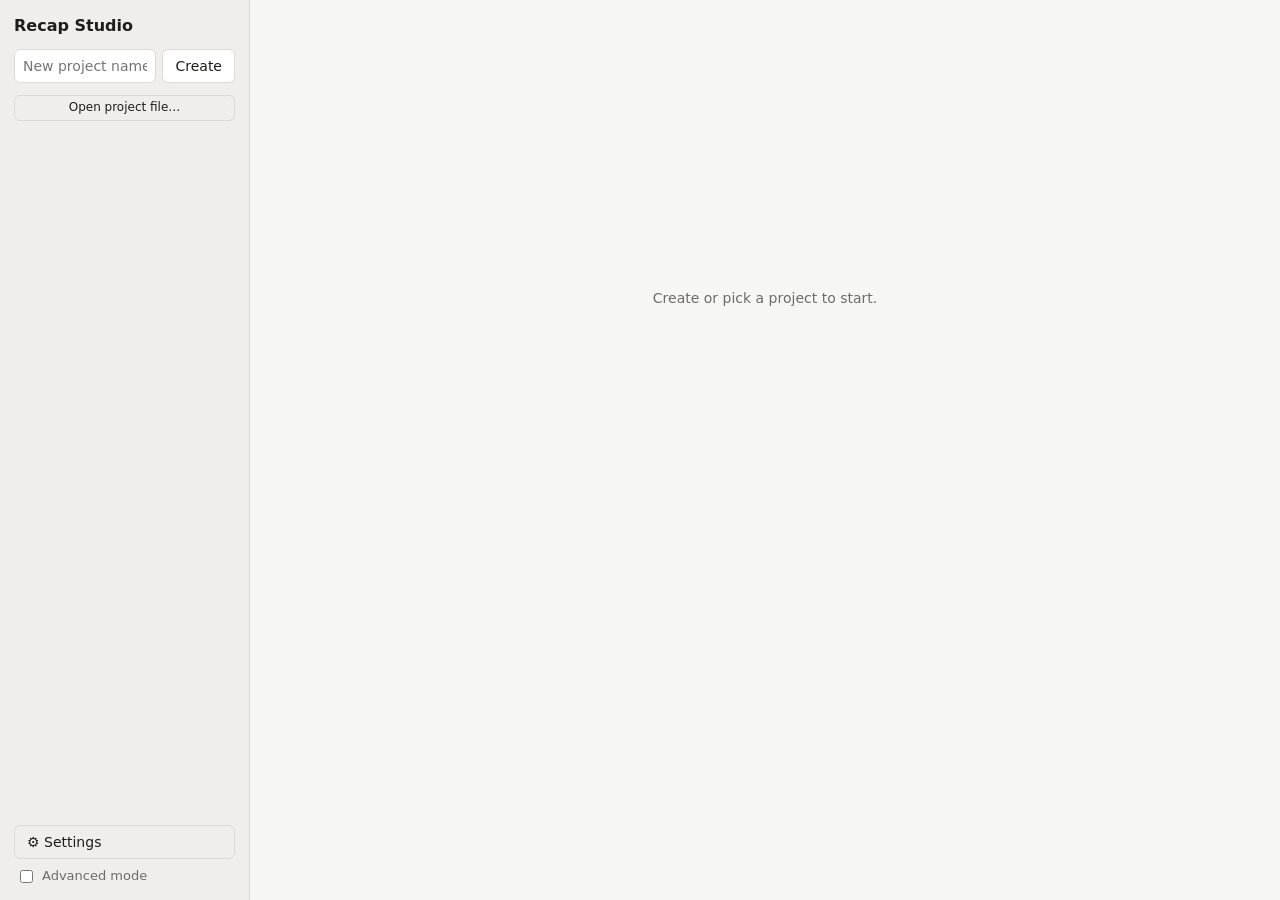
==== recap/web/index.html @ d78dbdfc "Chapters from sites, webtoon cuts around speech bubbles, captions in the video and Shorts Getting ch" ====
<!doctype html>
<html lang="en">
<head>
<meta charset="utf-8">
<meta name="viewport" content="width=device-width, initial-scale=1">
<title>Recap Studio</title>
<link rel="icon" href="icon.ico">
<link rel="stylesheet" href="style.css">
</head>
<body>
<aside id="sidebar">
  <div class="brand">Recap Studio</div>
  <form id="new-project">
    <input id="new-name" placeholder="New project name" autocomplete="off">
    <button type="submit">Create</button>
  </form>
  <button id="open-file" class="ghost small open-file" title="Open a project saved with Save as file (.recap)">Open project file…</button>
  <ul id="projects"></ul>
  <div class="side-foot">
    <button id="update-btn" class="update-btn" hidden></button>
    <button id="open-global" class="ghost global-btn open-global">⚙ Settings</button>
    <label class="mode-switch" title="Advanced mode shows every step, setting and tool"><input type="checkbox" id="advanced-mode"> Advanced mode</label>
    <div id="env" class="adv"></div>
  </div>
</aside>

<main id="main">
  <div id="empty" class="empty">Create or pick a project to start.</div>

  <section id="project" hidden>
    <header class="project-head">
      <input id="project-name" class="title-input" aria-label="Project name">
      <div class="menu-wrap">
        <button id="project-menu" class="ghost icon-btn" aria-label="More actions" aria-haspopup="menu" aria-expanded="false" title="More">⋯</button>
        <div id="project-menu-list" class="menu" role="menu" hidden>
          <button role="menuitem" id="show-folder" title="Open this project's folder in File Explorer">Show in folder</button>
          <button role="menuitem" id="save-file" title="Save the whole project as one file (.recap), to keep or open on another computer">Save as file…</button>
          <button role="menuitem" id="clear-pages" class="danger">Remove all chapters</button>
          <button role="menuitem" id="delete-project" class="danger">Delete project</button>
        </div>
      </div>
    </header>

    <div class="tiles">
      <button type="button" class="tile" data-goto="chapters"><b>Chapters</b><span id="tile-chapters"></span></button>
      <button type="button" class="tile" data-goto="script"><b>Script</b><span id="tile-script"></span></button>
      <button type="button" class="tile" data-goto="script"><b>Voice</b><span id="tile-voice"></span></button>
      <button type="button" class="tile" data-goto="video"><b>Video</b><span id="tile-video"></span></button>
    </div>

    <div class="go-row">
      <button id="go" class="primary">Make the recap</button>
      <span id="go-note" class="muted"></span>
    </div>

    <div class="adv-bar adv">
      <div id="scope" class="scope muted"></div>
      <div id="estimate" class="scope muted"></div>
      <div id="app-line" class="scope muted"></div>
      <nav class="steps">
        <!-- numbered by renderSteps(); Characters shows only when the character scan models are installed -->
        <button data-steps="panels" data-label="Detect panels">1 · Detect panels</button>
        <button data-steps="ocr" data-label="Read text">2 · Read text</button>
        <button id="step-translate" data-steps="translate" data-label="Translate" hidden title="Your script writer translates the text read into English (a comic in Korean, Chinese or Japanese)">Translate</button>
        <button id="step-characters" data-label="Characters" hidden title="Find the characters with Scan for characters, then name them (Make the recap does this before the script)">Characters</button>
        <button data-steps="script" data-label="Write script">3 · Write script</button>
        <button data-steps="audio" data-label="Voice">4 · Voice</button>
        <button data-steps="video" data-label="Render video">5 · Render video</button>
        <button id="editors-open" class="ghost" title="Save the recap as a timeline (.otioz) to finish in DaVinci Resolve, Premiere Pro or another video editor">Export for editors…</button>
      </nav>
    </div>

    <div id="job" class="job" hidden>
      <div class="job-row"><span id="job-msg"></span><button id="job-wording" class="primary small" hidden>Check wording</button><button id="job-credits" class="primary small" hidden>Check the scan group's pages</button><button id="job-characters" class="primary small" hidden>Review characters</button><button id="job-pause" class="ghost small">Pause</button><button id="job-cancel" class="ghost small">Cancel</button></div>
      <div class="bar"><div id="job-bar"></div></div>
      <div id="job-error" class="error"></div>
    </div>

    <nav class="tabs" role="tablist">
      <button type="button" role="tab" data-tab="chapters">Chapters</button>
      <button type="button" role="tab" data-tab="script">Script</button>
      <button type="button" role="tab" data-tab="characters">Characters</button>
      <button type="button" role="tab" data-tab="video">Video</button>
      <button type="button" role="tab" data-tab="prompt" class="adv">Prompt</button>
      <button type="button" role="tab" data-tab="project" class="adv">Project settings</button>
    </nav>

    <section class="tab-page" data-page="chapters">
      <div id="dropzone" class="dropzone">
        <button id="import-folder">Import folder…</button>
        <button id="get-chapters" class="ghost">Get chapters from a site…</button>
        <span class="muted">or drop images, .zip or .cbz files anywhere here, or</span>
        <label class="link">browse<input id="file-input" type="file" multiple accept="image/*,.zip,.cbz" hidden></label>
        <span id="page-count" class="muted"></span>
      </div>
      <section id="chapters-box" class="chapters-box" hidden>
        <div class="chapters-head">
          <h2>Chapters <span id="chapter-count" class="muted"></span></h2>
          <button id="new-chapters" class="ghost small" hidden title="Look for chapters of this series the project doesn't have yet, at the site it came from">Check for new chapters</button>
          <div class="chapters-tools adv">
            <button id="ch-all" class="ghost small">Select all</button>
            <button id="ch-none" class="ghost small">Select none</button>
          </div>
        </div>
        <div id="chapters" class="chapters"></div>
      </section>
    </section>

    <section class="tab-page" data-page="script">
      <div class="panels-head">
        <h2>Scenes <span id="panel-count" class="muted"></span></h2>
        <div class="panels-tools adv">
          <button id="credits-count" class="ghost small credits-open" hidden title="Every piece left out as the scan group's pages (credits, ads, notices), in one place"></button>
          <button id="redo-selected" class="ghost small" disabled>Re-run script + voice for selected</button>
        </div>
      </div>
      <div id="panels" class="panels"></div>
      <button id="more" class="ghost" hidden>Show more</button>
    </section>

    <section class="tab-page" data-page="characters" id="characters-page">
      <div class="page-head">
        <span class="hint">Names the narrator should use, with a short description of each so it can tell who is who.<span class="adv"> Pictures are for Magi's speaker detection (Settings): 2–5 clear shots of each character, ideally alone. Add them from files, or click any panel and drag around the character.</span></span>
        <div class="char-buttons">
          <button id="scan-open" title="Find the characters in your chapters automatically">Find characters…</button>
          <button id="scan-review" hidden>Review scan</button>
          <button id="add-char" class="ghost">+ Add character</button>
        </div>
      </div>
      <div id="chars" class="chars"></div>
    </section>

    <section class="tab-page" data-page="video">
      <div id="video-empty" class="empty-note">No video yet. <b>Make the recap</b> renders it once the voice is done.</div>
      <section id="output" class="output" hidden>
        <video id="player" controls></video>
        <div id="output-parts" class="output-parts"></div>
        <div id="output-shorts" class="output-parts" hidden></div>
        <div class="output-actions">
          <button id="open-folder">Open output folder</button>
          <a id="srt-link" class="link" target="_blank">Subtitles (.srt)</a>
          <a id="chapters-link" class="link" target="_blank" title="Paste into the video's description: YouTube turns it into chapters">YouTube chapters (.txt)</a>
        </div>
        <div id="editors-out" class="editors-out" hidden></div>
        <div id="package-out" class="editors-out" hidden></div>
      </section>
      <div class="settings proj-settings">
        <fieldset id="video-settings">
          <legend>Video settings</legend>
          <span class="hint">For this project. They apply the next time the video is made.</span>
          <label>Format <select data-key="orientation"><option value="landscape">Landscape (YouTube)</option><option value="portrait">Portrait (Shorts, TikTok, Reels)</option></select></label>
          <label>Resolution
            <select data-key="resolution" data-type="number"><option value="1080">1080p (1920×1080)</option><option value="720">720p (1280×720)</option><option value="480">480p (854×480)</option><option value="360">360p (640×360)</option></select></label>
          <label>Style
            <select data-key="video_style"><option value="auto">Automatic (scroll webtoons)</option><option value="motion">Pan and zoom, scene by scene</option><option value="stills">Stills, scene by scene</option></select></label>
          <label class="adv">Frame rate
            <select data-key="fps" data-type="number"><option value="60">60 fps</option><option value="50">50 fps</option><option value="30">30 fps</option><option value="25">25 fps</option><option value="24">24 fps</option><option value="20">20 fps</option><option value="15">15 fps</option><option value="12">12 fps</option><option value="10">10 fps</option><option value="5">5 fps (stills)</option></select></label>
          <label class="adv">Pan and zoom toward
            <select data-key="motion_focus" id="focus-select"><option value="center">The middle of the scene</option><option value="subject">The scene's main subject (needs the subject finder, Settings → Video)</option></select></label>
          <label id="typeset-row" class="check" hidden><input data-key="typeset" type="checkbox"> Put the English in the pictures (a translated comic)</label>
          <span id="typeset-hint" class="hint" hidden>The original text in speech bubbles and captions is painted out and the English lettered in its place, sized to fit the bubble; signs get a small English caption over them, and sound effects stay as drawn. Check the translation in the Script tab first: what's in the pictures is what it says there.</span>
          <label class="check adv"><input data-key="remove_text" type="checkbox"> Remove the text from the pictures (speech bubbles and captions)</label>
          <span class="hint adv">The text is found by the same reader as Read text and painted over where it sits on a plain background, as in speech bubbles and caption boxes. Text drawn over the artwork (sound effects, signs) and bubbles with busy surroundings are left. The first video made this way reads every picture again (about as long as Read text); the cleaned pictures are then kept in the project's textless folder and reused.</span>
          <label class="adv">Minimum seconds per scene <input data-key="min_panel_seconds" type="number" step="0.1" min="0.5"></label>
          <label class="adv">Pause after narration (s) <input data-key="pad_seconds" type="number" step="0.05" min="0"></label>
          <label class="adv">Crossfade (s) <input data-key="transition_seconds" type="number" step="0.05" min="0" max="2"></label>
          <label class="adv">Split into parts
            <select data-key="video_split"><option value="none">One video</option><option value="chapters">A new video every few chapters</option><option value="hours">Videos of at most a few hours</option></select></label>
          <label id="split-chapters-row" class="adv">Chapters per video <input data-key="video_split_chapters" type="number" min="1" max="1000"></label>
          <label id="split-hours-row" class="adv">Hours per video, at most <input data-key="video_split_hours" type="number" step="0.5" min="0.5" max="48"></label>
          <span class="hint adv">Each part gets its own subtitles and YouTube chapter list. YouTube takes up to 12 hours per video. Chapters already rendered are reused, so changing how the video is split, or re-rendering after editing a chapter, only makes what changed.</span>
          <span class="hint">Automatic scrolls webtoon chapters and pans and zooms other comics. Smaller sizes render much faster: 720p has under half the pixels of 1080p, 360p about a ninth.</span>
        </fieldset>
        <fieldset id="music-box">
          <legend>Background music</legend>
          <label class="check"><input data-key="background_music" type="checkbox"> Play music under the narration</label>
          <label>Volume <span class="music-volume"><input id="music-volume" data-key="music_volume" data-type="number" type="range" min="0.05" max="1" step="0.05"><span id="music-volume-out" class="muted"></span></span></label>
          <div id="music-list" class="music-list"></div>
          <span id="music-warn" class="hint warn" hidden>Add a track for the music to play: without one the video is made without music.</span>
          <div><button type="button" id="music-add" class="ghost small">Add music…</button>
            <input id="music-file" type="file" accept="audio/*,.mp3,.wav,.m4a,.aac,.flac,.ogg,.opus,.wma" multiple hidden>
            <span id="music-status" class="hint"></span></div>
          <span class="hint">Your own tracks play in this order, then again from the first until the video ends, each evened out in loudness and fading into the next. Use music you're allowed to put on YouTube, such as tracks from the YouTube Audio Library, or the video may be claimed. It's added when the chapters are joined, so changing it only joins the video again, without drawing anything. The narration file (recap.wav) and Export for editors leave it out.</span>
        </fieldset>
        <fieldset id="captions-box">
          <legend>Captions and Shorts</legend>
          <label>Captions in the video
            <select data-key="captions"><option value="off">None (the subtitles file only)</option><option value="classic">CapCut classic: bold capitals, the word being said in colour</option><option value="box">Highlight box: a box in colour behind the word being said</option><option value="minimal">Minimal: whole phrases on a dark band</option></select></label>
          <label id="captions-color-row">Colour of the word being said
            <select data-key="captions_color"><option value="yellow">Yellow</option><option value="green">Green</option><option value="red">Red</option><option value="purple">Purple</option><option value="white">White (not picked out)</option></select></label>
          <label id="captions-font-row">Letters
            <select data-key="captions_font"><option value="Arial Black">Arial Black</option><option value="Segoe UI Black">Segoe UI Black</option><option value="Impact">Impact</option><option value="Comic Sans">Comic Sans (bold)</option></select></label>
          <img id="captions-preview" class="caption-preview" alt="How the captions look" hidden>
          <span class="hint">The narration is drawn into the picture a few words at a time, the way CapCut's captions look, with the word being said picked out. Its timing comes from each line's sound, or from the speech recognizer when it's installed (Settings → Voice, for your own recordings), which is exact. The whole video is drawn again the next time it's made.</span>
          <label>Shorts
            <select data-key="shorts" data-type="number"><option value="0">None</option><option value="60">Cut the video into Shorts of up to 1 minute</option><option value="90">Cut the video into Shorts of up to 90 seconds</option><option value="180">Cut the video into Shorts of up to 3 minutes</option></select></label>
          <label id="shorts-label-row" class="check"><input data-key="shorts_label" type="checkbox"> "Part 1", "Part 2"… at the top of each</label>
          <span class="hint">Once the video is made, it's cut into parts that end in a pause between two lines, in the output folder's shorts folder: an 11-minute recap makes 13 one-minute Shorts. Portrait suits Shorts, TikTok and Reels best. YouTube takes Shorts of up to 3 minutes; TikTok and Reels longer.</span>
        </fieldset>
        <fieldset>
          <legend>YouTube</legend>
          <label class="check"><input data-key="youtube_safe" type="checkbox"> YouTube-safe, for an age-restricted video</label>
          <span class="hint">Sex scenes are written the way an R-rated film shows them: kissing, undressing and that they had sex, said plainly, but no explicit acts, body detail or orgasms. Forced scenes are named once and told through what they leave behind. Black boxes cover nudity in the video. They come from the box finder (Settings → Video), from the script writer as it writes, and from you: click a piece and drag over what to cover. Changing this doesn't rewrite a script already written; redo the chapters to get the milder wording.</span>
          <span class="hint warn">This can make mistakes: boxes on things that don't need covering, a spot left uncovered, or wording that goes too far. Double-check all of it before you upload: watch the whole video and read the script.</span>
          <div><button type="button" id="find-boxes" class="ghost small adv">Find boxes now</button>
            <button type="button" class="ghost small boxes-open">See the boxes…</button>
            <span id="boxes-count" class="muted"></span></div>
          <label class="check"><input data-key="suggest_title" type="checkbox"> Suggest a title and thumbnail when the script is written</label>
          <span class="hint">Your script writer reads the story and picks a clickbait title, a few others, one or two pictures for the thumbnail and what goes on them: yellow labels with arrows on the characters, a "?!" and a short speech bubble. The thumbnail is drawn at 1280×720 into the output folder.</span>
          <label class="check"><input data-key="redraw_thumbnail" type="checkbox"> Then redraw it with AI</label>
          <span class="hint">An image model repaints the thumbnail as one glossy illustration with the same characters and words, saved beside it as thumbnail_ai.jpg. It needs a service and its key in Settings → Thumbnail redraw, and costs a few cents each time.<span id="yt-ai-setup" class="warn"></span></span>
          <div id="yt-out" class="yt-out" hidden>
            <a id="yt-thumb-link" target="_blank" title="Open the thumbnail"><img id="yt-thumb" alt="Thumbnail"></a>
            <figure id="yt-ai" class="yt-ai" hidden>
              <a id="yt-ai-link" target="_blank" title="Open the AI version"><img id="yt-ai-img" alt="Redrawn with AI"></a>
              <figcaption id="yt-ai-by" class="hint"></figcaption>
            </figure>
            <div class="yt-side">
              <label>Title <span id="yt-count" class="muted"></span>
                <span class="yt-row"><input id="yt-title" maxlength="100"><button type="button" id="yt-copy" class="ghost small">Copy</button></span></label>
              <div id="yt-alts" class="yt-alts"></div>
              <span class="field-head">On the thumbnail <span class="hint">Change the words, then Redraw. Empty takes one off.</span></span>
              <div id="yt-marks" class="yt-marks"></div>
              <label>Hook words <span class="hint">across the bottom, when no label finds its character</span>
                <span class="yt-row"><input id="yt-text" maxlength="60"><button type="button" id="yt-redraw" class="ghost small">Redraw</button></span></label>
              <span class="field-head">Pictures <span class="hint">Click one to use it or take it out: two at most, side by side.</span></span>
              <div id="yt-pics" class="yt-pics"></div>
              <span id="yt-by" class="hint"></span>
            </div>
          </div>
          <div><button type="button" id="yt-suggest" class="ghost small">Suggest a title and thumbnail</button>
            <button type="button" id="yt-ai-go" class="ghost small" hidden>Redraw with AI</button>
            <span id="yt-ai-status" class="hint"></span></div>
        </fieldset>
      </div>
    </section>

    <section class="tab-page prompt-box" data-page="prompt" id="prompt">
      <div class="prompt-col">
        <label class="field"><span class="field-head">Persona <span class="hint">Who the narrator is and how they sound.</span></span>
          <textarea id="p-persona" rows="4"></textarea></label>
        <div class="field">
          <span class="field-head">Rules <span class="hint">Hard requirements, numbered in the prompt.</span></span>
          <div id="p-rules" class="list-edit"></div>
          <button id="p-add-rule" class="ghost small">+ Add rule</button>
        </div>
        <div class="field">
          <span class="field-head">Style <span class="hint">How the narration should read.</span></span>
          <div id="p-styles" class="list-edit"></div>
          <button id="p-add-style" class="ghost small">+ Add style point</button>
        </div>
        <label class="field"><span class="field-head">Note for the next run <span class="hint">Anything specific to this batch of chapters. Clear it when you're done.</span></span>
          <textarea id="p-note" rows="2" placeholder="Seyoung has just moved into the company house; her coworker's name is Jun."></textarea></label>
        <div class="prompt-actions">
          <button id="p-reset" class="ghost">Reset persona, rules and style</button>
          <button id="p-preview" class="ghost">Preview prompt</button>
        </div>
      </div>
      <pre id="p-preview-out" class="preview" hidden></pre>
    </section>

    <section class="tab-page settings proj-settings" data-page="project" id="settings">
      <fieldset>
        <legend>Panels</legend>
        <label>Layout
          <select data-key="layout"><option value="auto">Auto-detect</option><option value="webtoon">Webtoon (long vertical strip)</option><option value="pages">Comic / manga pages</option></select></label>
        <label>Reading direction
          <select data-key="reading_direction"><option value="ltr">Left to right / webtoon</option><option value="rtl">Right to left (manga)</option></select></label>
        <label>Language of its text
          <select data-key="language"><option value="en">English</option><option value="ko">Korean (translated into English)</option><option value="zh">Chinese (translated into English)</option><option value="ja">Japanese (translated into English)</option></select></label>
        <span class="hint">A comic in Korean, Chinese or Japanese is read in that language, then your script writer translates it into English (the Translate step) before the script is written. Changing it applies when the text is read again.</span>
        <label>Smallest panel (fraction of page width)
          <input data-key="min_panel_frac" type="number" step="0.01" min="0.01" max="0.9"></label>
        <label>Webtoon video (when Settings → Video → Style is Automatic)
          <select data-key="webtoon_video"><option value="scroll">Scroll down the whole chapter (narration follows the scroll)</option><option value="scenes">Show scenes one at a time</option></select></label>
      </fieldset>
      <fieldset>
        <legend>Characters</legend>
        <label class="check"><input data-key="find_characters" type="checkbox"> Find the characters before the script (Make the recap)</label>
        <label>Scan
          <select data-key="characters_chapters"><option value="first">The first 5 chapters it writes (quicker: the main cast shows up early)</option><option value="all">Every chapter it writes (finds everyone, takes longer)</option></select></label>
        <label>Suggested names
          <select data-key="characters_review"><option value="review">Let me check them (it waits for you)</option><option value="trust">Trust them (added as suggested, no waiting)</option></select></label>
        <span class="hint">In a project that hasn't been scanned yet and has no named characters, Make the recap scans for the characters after reading the text, and your script writer suggests their names. Needs the character scan (the Characters tab).</span>
      </fieldset>
      <fieldset>
        <legend>The scan group's pages</legend>
        <label class="check"><input data-key="leave_out_credits" type="checkbox"> Leave out the scan group's pages at the start and end of chapters</label>
        <span class="hint">Credits, Patreon and Discord notices, "read early" ads, other series and recruiting pages: found after Detect panels, and again after Read text, because they repeat across chapters or their text says so. They're unticked in the scene list (tick one to keep it) and cut out of the video.</span>
        <label>Before the script
          <select data-key="credits_review"><option value="review">Let me check them (one of each kind; it waits for you)</option><option value="trust">Leave them out as found (no waiting)</option></select></label>
        <div><button type="button" id="find-credits" class="ghost small">Find them now</button>
          <button type="button" class="ghost small credits-open">Check what was left out…</button></div>
      </fieldset>
      <p class="hint settings-note">These settings belong to this project. The script writer, voice and video are set for all projects in <button type="button" class="link-btn open-global">Settings</button>.</p>
    </section>
  </section>
</main>

<dialog id="global-dialog">
  <form method="dialog" class="global-form">
    <div class="global-head">
      <h2>Settings <span class="hint">These apply to every project.<span class="sim"> Advanced mode (bottom left) shows the rest.</span></span></h2>
      <span class="global-head-buttons">
        <button type="button" id="rerun-setup" class="ghost">Run setup again</button>
        <button value="close" class="ghost">Close</button>
      </span>
    </div>
    <div class="settings">
      <fieldset>
        <legend>Script writer</legend>
        <label>Writer
          <select data-key="llm_provider"><option value="ollama">Local model (Ollama)</option><option value="claude">Claude (Anthropic API, whole chapter at once)</option><option value="claude_code">Claude Code (your Claude plan, an agent per chapter)</option><option value="openrouter">OpenRouter (many companies' models, one key)</option><option value="gemini">Google Gemini</option><option value="deepseek">DeepSeek</option><option value="groq">Groq</option><option value="mistral">Mistral</option></select></label>
        <div class="claude-only">
          <label>Claude model <select data-key="claude_model" id="claude-model-select"></select></label>
          <span id="claude-model-note" class="hint"></span>
          <div class="key-box">
            <span class="field-head">API key</span>
            <div id="key-status" class="muted"></div>
            <div class="key-row" id="key-entry">
              <input id="claude-key" type="password" placeholder="sk-ant-…" autocomplete="off" spellcheck="false">
              <button id="save-key" type="button">Save</button>
            </div>
            <div class="key-row" id="key-actions">
              <button id="check-key" type="button" class="ghost small">Test key</button>
              <button id="change-key" type="button" class="ghost small">Replace</button>
              <button id="remove-key" type="button" class="ghost small danger">Remove</button>
            </div>
            <span class="hint">Stored only on this PC (data\claude_key.txt). Billed to your Anthropic account, separate from a Claude subscription.</span>
          </div>
          <label class="adv">If Claude declines a chapter, write it with
            <select data-key="ollama_model" class="ollama-model-select"></select></label>
        </div>
        <div class="claudecode-only">
          <span class="hint">Uses your Claude subscription through Claude Code, not API credit. For each chapter the app starts a fresh Claude Code agent that reads every picture, a few chapters at a time, and saves its answers as it would Claude's. The agents follow the brief in the recap-studio-narration skill (a series' own saved brief when it has one). Suggest names uses Claude Code too.</span>
          <div class="key-box">
            <span class="field-head">Claude Code</span>
            <div id="cc-status" class="muted"></div>
            <div class="key-row">
              <button id="cc-login" type="button" class="ghost small">Log in to Claude Code</button>
              <button id="cc-check" type="button" class="ghost small">Check again</button>
            </div>
            <span class="hint">Logging in opens a window and your browser once: sign in with your Claude account. Claude Code keeps the login on this PC.</span>
          </div>
          <label>Model <select data-key="claude_code_model"><option value="opus">Opus (the best writer)</option><option value="sonnet">Sonnet (faster, uses less of your plan)</option></select></label>
          <label class="adv">Chapters at once <input data-key="claude_code_workers" type="number" min="1" max="8"></label>
          <span class="hint adv">A first narration still finishes chapters in order: each agent drafts from the pictures, then gets the story so far once the chapter before it is saved.</span>
        </div>
        <div class="cloud-only">
          <span id="cloud-about" class="hint"></span>
          <label>Model
            <input id="cloud-model" list="cloud-model-list" spellcheck="false" autocomplete="off" placeholder="Type or pick a model">
            <datalist id="cloud-model-list"></datalist></label>
          <span id="cloud-model-note" class="hint"></span>
          <div class="key-row adv"><button id="cloud-test-model" type="button" class="ghost small">Test this model</button></div>
          <span id="cloud-test-result" class="hint adv"></span>
          <div class="key-box">
            <span class="field-head">API key</span>
            <div id="cloud-key-status" class="muted"></div>
            <div class="key-row" id="cloud-key-entry">
              <input id="cloud-key" type="password" placeholder="Paste your key" autocomplete="off" spellcheck="false">
              <button id="cloud-save-key" type="button">Save</button>
            </div>
            <div class="key-row" id="cloud-key-actions">
              <button id="cloud-check-key" type="button" class="ghost small">Test key</button>
              <button id="cloud-change-key" type="button" class="ghost small">Replace</button>
              <button id="cloud-remove-key" type="button" class="ghost small danger">Remove</button>
            </div>
            <span class="hint" id="cloud-key-hint"></span>
          </div>
          <label class="adv">If the service can't write a chapter, write it with
            <select data-key="ollama_model" class="ollama-model-select"></select></label>
        </div>
        <div class="ollama-opts">
          <label class="adv">Ollama address <input data-key="ollama_url"></label>
          <label>Local model <select data-key="ollama_model" class="ollama-model-select"></select></label>
          <label class="check adv"><input data-key="use_vision" type="checkbox"> Show panel images to the model (vision models)</label>
          <label class="adv">Scenes per request <input data-key="panels_per_batch" type="number" min="1" max="20"></label>
          <label class="adv">Temperature <input data-key="temperature" type="number" step="0.1" min="0" max="2"></label>
        </div>
      </fieldset>
      <fieldset id="redraw-box">
        <legend>Thumbnail redraw</legend>
        <label>Service <select data-key="redraw_provider"><option value="">Off</option><option value="gemini">Google Gemini (Nano Banana)</option><option value="openrouter">OpenRouter (many image models, one key)</option></select></label>
        <div id="redraw-opts">
          <label>Model <input id="redraw-model" data-key="redraw_model" list="redraw-model-list" spellcheck="false" autocomplete="off">
            <datalist id="redraw-model-list"></datalist></label>
          <span id="redraw-model-note" class="hint"></span>
          <div class="key-box">
            <span class="field-head">API key</span>
            <div id="redraw-key-status" class="muted"></div>
            <div class="key-row" id="redraw-key-entry">
              <input id="redraw-key" type="password" placeholder="Paste your key" autocomplete="off" spellcheck="false">
              <button id="redraw-save-key" type="button">Save</button>
            </div>
            <div class="key-row" id="redraw-key-actions">
              <button id="redraw-check-key" type="button" class="ghost small">Test key</button>
              <button id="redraw-change-key" type="button" class="ghost small">Replace</button>
              <button id="redraw-remove-key" type="button" class="ghost small danger">Remove</button>
            </div>
            <span class="hint" id="redraw-key-hint"></span>
          </div>
        </div>
        <span class="hint">Redraw with AI (the Video tab's YouTube box) sends the drawn thumbnail and its pictures to an image model, which repaints them as one glossy illustration like the big recap channels' thumbnails. A few cents a picture, billed by the service. Image models may decline racier scenes; the drawn thumbnail always stays.</span>
      </fieldset>
      <fieldset id="voice-box">
        <legend>Voice</legend>
        <label>Voice service
          <select data-key="voice_provider"><option value="kokoro">Kokoro, on this computer (free)</option><option value="edge">Microsoft Edge voices (online, free)</option><option value="elevenlabs">ElevenLabs (online, paid)</option></select></label>
        <div class="voice-kokoro">
          <label>Voice <select data-key="voice" id="voice-select"></select></label>
        </div>
        <div class="voice-edge">
          <label>Voice <select data-key="edge_voice" id="edge-voice-select"></select></label>
          <span class="hint">Microsoft's online voices, the ones Edge reads web pages aloud with. Free, with no account, but it isn't an official service: Microsoft can change or limit it at any time. The narration is sent to Microsoft to be read.</span>
        </div>
        <div class="voice-eleven">
          <label>Voice <select data-key="elevenlabs_voice" id="eleven-voice-select"></select></label>
          <label class="adv">Model <select data-key="elevenlabs_model" id="eleven-model-select"></select></label>
          <div class="key-box">
            <span class="field-head">API key</span>
            <div id="eleven-key-status" class="muted"></div>
            <div class="key-row" id="eleven-key-entry">
              <input id="eleven-key" type="password" placeholder="Paste your key" autocomplete="off" spellcheck="false">
              <button id="eleven-save-key" type="button">Save</button>
            </div>
            <div class="key-row" id="eleven-key-actions">
              <button id="eleven-check-key" type="button" class="ghost small">Test key</button>
              <button id="eleven-change-key" type="button" class="ghost small">Replace</button>
              <button id="eleven-remove-key" type="button" class="ghost small danger">Remove</button>
            </div>
            <span class="hint">Stored only on this PC (data\elevenlabs_key.txt). Get one at elevenlabs.io (Profile → API keys). Billed per character to your ElevenLabs plan: a chapter's narration is typically about 5,000 characters.</span>
          </div>
        </div>
        <label>Speed <input data-key="speed" type="number" step="0.05" min="0.5" max="2"></label>
        <div class="key-row"><button id="voice-sample" type="button" class="ghost small">▶ Play a sample</button></div>
        <span id="voice-note" class="hint"></span>
      </fieldset>
      <fieldset>
        <legend>Video</legend>
        <span class="hint">Each project has its own format, size and style, chosen when it's made and changed in its Video tab.</span>
        <label>Encoder
          <select data-key="video_encoder"><option value="auto">Automatic (the GPU's encoder when available: NVIDIA, AMD or Intel)</option><option value="cpu">CPU only</option></select></label>
        <div id="focus-box" class="focus-box adv">
          <span class="field-head">Subject finder (pan and zoom toward the subject)</span>
          <span class="hint">A project can pan and zoom toward each scene's main subject (its Video tab) instead of its middle. The main subject (usually the character) is found by U2-Net-p, a small open model (Apache 2.0): a 4.6 MB download into data\addons\focus, not part of the app. Each scene is looked at once (about 0.03 s on an NVIDIA GPU, 0.2 s on the CPU).</span>
          <div id="focus-off" class="magi-part"><button type="button" id="focus-download">Download the subject finder (4.6 MB)</button></div>
          <div id="focus-busy" class="magi-part" hidden>
            <span id="focus-stage"></span>
            <div class="bar"><div id="focus-bar"></div></div>
            <button type="button" id="focus-cancel" class="ghost small">Cancel download</button>
          </div>
          <div id="focus-on" class="magi-part" hidden><button type="button" id="focus-remove" class="ghost small danger">Remove the subject finder</button></div>
          <div id="focus-error" class="error"></div>
        </div>
        <div id="boxes-box" class="focus-box adv">
          <span class="field-head">Black boxes (YouTube-safe projects)</span>
          <span class="hint">The box finder covers exposed nipples and genitals. It's anime_censor_detection, an open model trained on drawn art (MIT, by deepghs): a 44.6 MB download into data\addons\boxes, not part of the app. Turn on YouTube-safe in a project's Video tab; rendering then looks at each piece used once (about 0.05 s on an NVIDIA GPU, 0.3 s on the CPU) before drawing the boxes.</span>
          <span class="hint warn">It makes mistakes: boxes on clothed bodies, faces or logos, and now and then a spot it misses. Look over every box before you upload.</span>
          <div id="boxes-off" class="magi-part"><button type="button" id="boxes-download">Download the box finder (44.6 MB)</button></div>
          <div id="boxes-busy" class="magi-part" hidden>
            <span id="boxes-stage"></span>
            <div class="bar"><div id="boxes-bar"></div></div>
            <button type="button" id="boxes-cancel" class="ghost small">Cancel download</button>
          </div>
          <div id="boxes-on" class="magi-part" hidden><button type="button" id="boxes-remove" class="ghost small danger">Remove the box finder</button></div>
          <div id="boxes-error" class="error"></div>
        </div>
      </fieldset>
      <fieldset class="adv">
        <legend>Performance</legend>
        <label class="check"><input data-key="use_gpu" type="checkbox"> Use the NVIDIA GPU for text reading and voice</label>
        <label>Work on this many panels / lines at once
          <select data-key="parallel_workers"><option value="0">Automatic</option><option value="1">1 (one at a time)</option><option value="2">2</option><option value="3">3</option><option value="4">4</option><option value="6">6</option><option value="8">8</option></select></label>
        <span class="hint" id="gpu-status"></span>
        <div id="gpu-box" class="focus-box" hidden>
          <span class="field-head">GPU support (text reading and the voice on the NVIDIA GPU)</span>
          <span class="hint" id="gpu-about"></span>
          <span class="hint warn" id="gpu-driver" hidden></span>
          <div id="gpu-off" class="magi-part"><button type="button" id="gpu-download">Download GPU support</button></div>
          <div id="gpu-busy" class="magi-part" hidden>
            <span id="gpu-stage"></span>
            <div class="bar"><div id="gpu-bar"></div></div>
            <button type="button" id="gpu-cancel" class="ghost small">Cancel download</button>
          </div>
          <div id="gpu-on" class="magi-part" hidden>
            <span class="hint" id="gpu-note"></span>
            <button type="button" id="gpu-remove" class="ghost small danger">Remove GPU support</button>
          </div>
          <div id="gpu-error" class="error"></div>
        </div>
        <label>Draw video frames in this many processes
          <select data-key="video_workers"><option value="0">Automatic</option><option value="1">1 (one at a time)</option><option value="2">2</option><option value="3">3</option><option value="4">4</option><option value="6">6</option><option value="8">8</option></select></label>
        <span class="hint" id="video-status"></span>
      </fieldset>
      <fieldset id="bubbles-box">
        <legend>Cutting webtoons</legend>
        <span class="hint">The bubble finder keeps a webtoon's cuts out of its speech bubbles, captions and sound effects. Without it a cut can pass between a bubble's outline and its text, leaving a sliver of the bubble at the bottom of one scene and the rest of it on the next (on test chapters, a quarter of the cuts did; with it, 7 in 1,885). It's comic-text-and-bubble-detector, an open model trained on manga, webtoons and western comics (Apache 2.0, by ogkalu): an 11.1 MB download into data\addons\bubbles, not part of the app. Detect panels takes longer with it, on the CPU: 10 to 40 seconds more a chapter.</span>
        <div id="bubbles-off" class="magi-part"><button type="button" id="bubbles-download">Download the bubble finder (11.1 MB)</button></div>
        <div id="bubbles-busy" class="magi-part" hidden>
          <span id="bubbles-stage"></span>
          <div class="bar"><div id="bubbles-bar"></div></div>
          <button type="button" id="bubbles-cancel" class="ghost small">Cancel download</button>
        </div>
        <div id="bubbles-on" class="magi-part" hidden>
          <span class="ok">Downloaded: webtoon chapters are cut around their speech bubbles.</span>
          <span class="hint">Chapters already cut keep their scenes. Detect panels with Redo cuts a chapter again (its text, script and voice are then made again too).</span>
          <button type="button" id="bubbles-remove" class="ghost small danger">Remove the bubble finder</button>
        </div>
        <div id="bubbles-error" class="error"></div>
      </fieldset>
      <fieldset id="sources-box">
        <legend>Sources (getting chapters from sites)</legend>
        <span class="hint">Recap Studio comes with no scrapers and no links to any. Bring your own: a plugin (a Python file for a site, from a file or a plugin list someone shares), gallery-dl, or a Suwayomi server with its extensions. Then a project's Chapters tab has Get chapters from a site.</span>
        <span class="hint warn">A plugin is a program: it runs on this PC with your permissions. Add only plugins from people you trust, and only get chapters you're allowed to.</span>
        <div id="src-plugins" class="src-plugins"></div>
        <div class="key-row"><label class="button-like ghost small">Add plugin file…<input type="file" id="src-plugin-file" accept=".py" hidden></label></div>
        <span class="field-head">Plugin lists</span>
        <div id="src-repos" class="src-repos"></div>
        <div class="key-row src-repo-add"><input id="src-repo-url" placeholder="A plugin list's link (…/index.json)" spellcheck="false"><button type="button" id="src-repo-add" class="ghost small">Add list</button></div>
        <span class="field-head">gallery-dl</span>
        <label>Program <input data-key="gallery_dl_path" placeholder="Empty: found on PATH" spellcheck="false"></label>
        <span class="hint" id="src-gdl-status"></span>
        <span class="field-head">Suwayomi</span>
        <label>Server <input data-key="suwayomi_url" placeholder="http://127.0.0.1:4567" spellcheck="false"></label>
        <span class="hint" id="src-suwa-status"></span>
        <div class="key-row src-login">
          <input id="src-suwa-user" placeholder="User name" spellcheck="false" autocomplete="off">
          <input id="src-suwa-pass" type="password" placeholder="Password" autocomplete="new-password">
          <button type="button" id="src-suwa-save" class="ghost small">Save login</button>
        </div>
        <span class="hint">Only when the server has a login turned on. Kept on this PC (data\suwayomi_login.json).</span>
        <label class="check"><input type="checkbox" data-key="check_new_chapters"> Check projects for new chapters when the app starts</label>
        <div id="src-error" class="error"></div>
      </fieldset>
      <fieldset id="ocr-box" class="adv">
        <legend>Text reading</legend>
        <span class="hint">RapidOCR's English model reads English comic lettering far more accurately than the built-in one (on a test chapter: run-together words 46 → 12, misread words 30 → 2). A 9 MB download into data\addons\ocr_en (Apache 2.0), not part of the app.</span>
        <div id="ocr-off" class="magi-part">
          <button type="button" id="ocr-download">Download the English model (9 MB)</button>
        </div>
        <div id="ocr-busy" class="magi-part" hidden>
          <span id="ocr-stage"></span>
          <div class="bar"><div id="ocr-bar"></div></div>
          <button type="button" id="ocr-cancel" class="ghost small">Cancel download</button>
        </div>
        <div id="ocr-on" class="magi-part" hidden>
          <label class="check"><input data-key="ocr_english" type="checkbox"> Read text with the English model</label>
          <span class="hint">Text already read stays as it is: run Read text with Redo on the chapters you want read again.</span>
          <button type="button" id="ocr-remove" class="ghost small danger">Remove the English model</button>
        </div>
        <div id="ocr-error" class="error"></div>
        <span class="hint">For comics in Korean, Chinese or Japanese (a project's language): PaddleOCR's PP-OCRv5 text finder and readers (Apache 2.0), 35 MB into data\addons\ocr_cjk, not part of the app. Read text downloads it the first time a project in one of those languages is read; or get it now.</span>
        <div id="cjk-off" class="magi-part">
          <button type="button" id="cjk-download">Download the Korean, Chinese and Japanese reader (35 MB)</button>
        </div>
        <div id="cjk-busy" class="magi-part" hidden>
          <span id="cjk-stage"></span>
          <div class="bar"><div id="cjk-bar"></div></div>
          <button type="button" id="cjk-cancel" class="ghost small">Cancel download</button>
        </div>
        <div id="cjk-on" class="magi-part" hidden>
          <span class="ok">Downloaded: Korean, Chinese and Japanese comics are read with it.</span>
          <button type="button" id="cjk-remove" class="ghost small danger">Remove it</button>
        </div>
        <div id="cjk-error" class="error"></div>
      </fieldset>
      <fieldset id="cs-box" class="adv">
        <legend>Character scan models</legend>
        <span class="hint">Used by Find characters (the Characters tab). Downloaded on request into data\addons\charscan, not part of the app.</span>
        <span id="cs-info" class="hint"></span>
        <button type="button" id="cs-remove" class="ghost small danger" hidden>Remove models</button>
      </fieldset>
      <fieldset id="magi-box" class="adv">
        <legend>Speaker detection (optional add-on)</legend>
        <span class="hint">Magi v2 guesses who says each line while text is read, matching people to the pictures you add to your characters (the Characters tab, advanced mode). The script writer is told these are guesses: in testing Magi named the right speaker about 6 times in 10.</span>
        <div id="magi-off" class="magi-part">
          <span class="hint" id="magi-license"></span>
          <label class="check"><input id="magi-accept" type="checkbox"> I'll use Magi only for personal, non-commercial purposes</label>
          <button type="button" id="magi-install" disabled>Download</button>
        </div>
        <div id="magi-busy" class="magi-part" hidden>
          <span id="magi-stage"></span>
          <div class="bar"><div id="magi-bar"></div></div>
          <button type="button" id="magi-cancel" class="ghost small">Cancel download</button>
        </div>
        <div id="magi-on" class="magi-part" hidden>
          <label class="check"><input data-key="use_magi" type="checkbox"> Find speakers with Magi when reading text</label>
          <span class="hint" id="magi-info"></span>
          <button type="button" id="magi-remove" class="ghost small danger">Remove Magi</button>
        </div>
        <div id="magi-error" class="error"></div>
      </fieldset>
      <fieldset id="storage-box">
        <legend>Projects folder</legend>
        <span class="hint">Each project is saved in its own folder, named after it, in:</span>
        <code id="projects-path" class="path"></code>
        <span id="projects-synced" class="hint warn" hidden></span>
        <span class="storage-actions">
          <button type="button" id="projects-change" class="ghost small">Change…</button>
          <button type="button" id="projects-show" class="link-btn">Show in File Explorer</button>
        </span>
        <div id="projects-moving" hidden>
          <span id="projects-move-msg"></span>
          <div class="bar"><div id="projects-move-bar"></div></div>
        </div>
        <span id="storage-other" class="hint adv"></span>
      </fieldset>
      <fieldset id="phone-box">
        <legend>Phone</legend>
        <label class="check"><input id="phone-on" type="checkbox"> Open Recap Studio on my phone (this Wi-Fi only)</label>
        <span class="hint">See how your recaps are going and why one stopped, pause it, or run it again, from a phone on the same Wi-Fi as this PC while Recap Studio is open here. Only your home network can reach it, not the internet.</span>
        <div id="phone-pair" class="phone-pair" hidden>
          <img id="phone-qr" alt="QR code that opens Recap Studio on your phone" width="176" height="176">
          <div class="phone-steps">
            <b>Scan it with your phone's camera</b>
            <span class="hint">It opens <code id="phone-url"></code> with a key the phone keeps as a small cookie, so it only needs scanning once (typing the address in doesn't link a phone).</span>
            <span class="hint warn">If Windows asks whether to let Recap Studio on networks, allow it on private networks, or your phone can't connect.</span>
            <div><button type="button" id="phone-forget" class="ghost small" title="A new code: phones that scanned the old one have to scan again">Forget phones</button></div>
          </div>
        </div>
        <div id="phone-error" class="error"></div>
      </fieldset>
      <fieldset id="update-box">
        <legend>Updates</legend>
        <span id="update-info" class="hint"></span>
        <label class="check"><input data-key="check_updates" type="checkbox"> Check GitHub for a new version when the app starts</label>
        <span class="update-actions">
          <button type="button" id="update-check" class="ghost small">Check now</button>
          <button type="button" id="update-notes" class="link-btn">Releases on GitHub</button>
        </span>
      </fieldset>
    </div>
  </form>
</dialog>

<dialog id="ask-dialog">
  <form method="dialog" class="ask-form">
    <h2 id="ask-title"></h2>
    <p id="ask-message"></p>
    <div class="import-actions" id="ask-actions"></div>
  </form>
</dialog>

<!-- first-run setup: shown until finished or skipped; Settings → Run setup again reopens it -->
<!-- New project: what kind of comic, how its video looks, YouTube-safe; then the project is made -->
<dialog id="new-dialog" class="wide-dialog">
  <form method="dialog" class="import-form">
    <div class="setup-head">
      <h2 id="new-title"></h2>
      <span id="new-stepno" class="muted"></span>
    </div>
    <div id="new-body" class="setup-body"></div>
    <div class="import-actions">
      <button value="cancel" class="ghost">Cancel</button>
      <span class="grow"></span>
      <button id="new-back" type="button" class="ghost">Back</button>
      <button id="new-next" type="button" class="primary">Next</button>
    </div>
  </form>
</dialog>

<dialog id="setup-dialog" class="wide-dialog">
  <form method="dialog" class="import-form">
    <div class="setup-head">
      <h2 id="setup-title"></h2>
      <span id="setup-stepno" class="muted"></span>
    </div>
    <div id="setup-body" class="setup-body"></div>
    <div class="import-actions">
      <button id="setup-skip" type="button" class="ghost">Skip setup</button>
      <span class="grow"></span>
      <button id="setup-back" type="button" class="ghost">Back</button>
      <button id="setup-next" type="button" class="primary">Next</button>
    </div>
  </form>
</dialog>

<dialog id="scan-dialog">
  <form method="dialog" class="import-form">
    <h2>Scan for characters</h2>
    <p class="muted">Finds the characters in your chapters, groups each one's appearances and suggests what they look like. You then name each group to add it to the character list, with pictures (used by Magi) and a description (used by the script writer).</p>
    <div id="scan-get" hidden>
      <p>The scan uses three open models, downloaded once: <b id="scan-size"></b>. <span class="muted" id="scan-credits"></span></p>
      <div id="scan-progress" hidden><span id="scan-stage"></span><div class="bar"><div id="scan-bar"></div></div></div>
      <div id="scan-error" class="error"></div>
    </div>
    <div id="scan-scope" hidden>
      <span class="field-head">Chapters to scan</span>
      <label class="check"><input type="radio" name="scan-scope" value="ticked"> <span id="scan-ticked"></span></label>
      <label class="check"><input type="radio" name="scan-scope" value="first" checked> <span id="scan-first"></span></label>
      <label class="check"><input type="radio" name="scan-scope" value="all"> <span id="scan-all"></span></label>
      <span class="hint">A few chapters are usually enough to meet the main cast; scan more to catch side characters. Scanning again replaces the previous results (characters you added stay).</span>
      <label class="check"><input type="checkbox" id="scan-names"> <span id="scan-names-label">Then suggest names</span></label>
    </div>
    <div class="import-actions">
      <button value="cancel" class="ghost">Close</button>
      <button id="scan-download" type="button" hidden>Download</button>
      <button id="scan-cancel-dl" type="button" class="ghost" hidden>Cancel download</button>
      <button id="scan-start" type="button" class="primary" hidden>Start scan</button>
    </div>
  </form>
</dialog>

<dialog id="editors-dialog">
  <form method="dialog" class="import-form">
    <h2>Export for video editors</h2>
    <p class="muted">Saves the recap as an OpenTimelineIO timeline (.otioz) to finish in a video editor: a clip for each scene, the narration as a clip for each line, crossfades as transitions and a marker at each chapter. Its subtitles (.srt) are saved next to it, in the output folder.</p>
    <span class="field-head">Made for</span>
    <label class="check"><input type="radio" name="editor-kind" value="resolve"> <span><b>DaVinci Resolve</b>: the pictures, moving by keyframes you can change, over their blurred backdrops. Other editors show the pictures without the motion. <span class="muted" id="editors-time-resolve"></span></span></label>
    <div id="editors-transition-row" class="editors-transition">
      <label>Transitions <select id="editors-transition"><option value="dissolve">Cross dissolve (like the video)</option><option value="slide">Slide</option><option value="push">Push</option><option value="blur">Blur dissolve</option><option value="smooth">Smooth cut</option><option value="mixed">Mixed (dissolve, slide, push and blur in turn)</option></select></label>
      <span class="hint">Slide, Push, Blur dissolve and Smooth cut are Resolve's own transitions, with its default settings (change them in the Inspector). Other editors may show them as a plain dissolve or a cut.</span>
    </div>
    <label class="check"><input type="radio" name="editor-kind" value="baked"> <span><b>Any editor</b> (Premiere Pro, Resolve, and others that open OpenTimelineIO): each chapter rendered with the motion in it, cut into a clip per scene. Takes about as long as rendering the video; chapters that haven't changed are reused next time. <span class="muted" id="editors-time-baked"></span></span></label>
    <p class="hint" id="editors-scope"></p>
    <p class="hint">In Resolve, set the project's timeline resolution and frame rate to the video's (<span id="editors-format"></span>) and keep image scaling on “Scale entire image to fit” (the default), then use File → Import → Timeline. In an editor that can't open .otioz, rename it to .zip, unzip it and open content.otio.</p>
    <div class="import-actions">
      <button value="cancel" class="ghost">Close</button>
      <button id="editors-start" type="button" class="primary">Export</button>
    </div>
  </form>
</dialog>

<!-- your own voice-over for a chapter (its 🎙 button): see voiceover.py -->
<dialog id="voiceover-dialog" class="wide-dialog">
  <form method="dialog" class="import-form">
    <h2>Your own voice-over: <span id="vo-chapter"></span></h2>
    <p class="muted">Record yourself reading this chapter's narration below, in order, as one file (WAV, MP3, M4A, FLAC, OGG and others). Speech recognition on this computer (Vosk) splits it into the scenes' lines and checks each line against the script. Lines from your recording are used in the video instead of the generated voice, and Voice leaves them alone. Pauses between lines help it find where each one starts.</p>
    <div class="vo-script-head"><span class="field-head">The script <span id="vo-lines" class="hint"></span></span><button type="button" id="vo-copy" class="ghost small">Copy</button></div>
    <pre id="vo-script" class="vo-script"></pre>
    <div id="vo-get" hidden>
      <p>The speech recognizer is Vosk's small English model (Apache 2.0): a 41 MB download into data\addons\vosk, not part of the app.</p>
      <div id="vo-progress" hidden><span id="vo-stage"></span><div class="bar"><div id="vo-bar"></div></div></div>
      <button type="button" id="vo-download">Download the speech recognizer (41 MB)</button>
    </div>
    <label id="vo-upload" class="field" hidden><span class="field-head">Recording</span>
      <input type="file" id="vo-file" accept="audio/*,.wav,.mp3,.m4a,.aac,.flac,.ogg,.opus,.wma,.webm"></label>
    <div id="vo-error" class="error"></div>
    <div id="vo-result" class="vo-result"></div>
    <div class="import-actions">
      <button type="button" id="vo-remove" class="ghost danger" hidden>Remove the recording</button>
      <span class="grow"></span>
      <button value="cancel" class="ghost">Close</button>
      <button type="button" id="vo-start" class="primary" disabled>Upload and split</button>
    </div>
  </form>
</dialog>

<dialog id="review-dialog" class="wide-dialog">
  <form method="dialog" class="import-form">
    <h2>Characters found</h2>
    <p id="review-wait" class="muted" hidden>Make the recap is waiting for this: the script is written once each character is added or ignored (or close this and press Resume).</p>
    <div class="review-head">
      <span id="review-summary" class="muted"></span>
      <button type="button" id="review-names" class="small">Suggest names</button>
      <button type="button" id="review-add-all" class="small primary" hidden>Add all suggested</button>
      <label class="check"><input type="checkbox" id="review-small"> <span id="review-small-label">Show small groups</span></label>
      <button type="button" id="review-rescan" class="ghost small">Scan again…</button>
      <button type="button" id="review-clear" class="ghost small danger">Clear results</button>
    </div>
    <div id="review-list" class="review-list"></div>
    <div id="review-done" class="review-done"></div>
    <div class="import-actions"><button value="cancel" class="ghost">Close</button></div>
  </form>
</dialog>

<!-- every piece left out as the scan group's pages, in one place (credits.py) -->
<dialog id="credits-dialog" class="wide-dialog">
  <form method="dialog" class="import-form">
    <h2>The scan group's pages</h2>
    <p class="muted">Credits, Patreon and Discord notices, "read early" ads, other series and recruiting pages, found at the start and end of chapters and left out of the video. Each picture is shown once, with how many chapters it's in: <b>Keep</b> puts it back in all of them, <b>Leave out</b> confirms it, and chapters added later follow. Click a picture to see it full size.</p>
    <p id="credits-wait" class="muted" hidden>Make the recap is waiting for this: the script is written once each kind is kept or left out (Leave the rest out does the rest), or close this and press Resume.</p>
    <div class="review-head">
      <span id="credits-summary" class="muted"></span>
      <label class="check adv"><input type="checkbox" id="credits-every"> <span>Every piece, chapter by chapter</span></label>
      <label class="check" id="credits-kept-box" hidden><input type="checkbox" id="credits-kept"> <span>Show the ones you put back</span></label>
    </div>
    <div id="credits-kinds" class="credits-list"></div>
    <div id="credits-list" class="credits-list" hidden></div>
    <div class="import-actions"><button type="button" id="credits-rest" class="primary" hidden>Leave the rest out</button><button value="cancel" class="ghost">Close</button></div>
  </form>
</dialog>

<!-- every piece with black boxes, in one place (cover.py) -->
<dialog id="boxes-dialog" class="wide-dialog">
  <form method="dialog" class="import-form">
    <h2>Black boxes</h2>
    <p class="muted">The pieces the video covers, chapter by chapter. Click one to add, move or remove its boxes. Boxes come from the box finder, the script writer and you.</p>
    <div class="review-head">
      <span id="boxes-summary" class="muted"></span>
      <button type="button" id="boxes-again" class="ghost small">Find again in these chapters</button>
    </div>
    <div id="boxes-list" class="credits-list"></div>
    <div class="import-actions"><button value="cancel" class="ghost">Close</button></div>
  </form>
</dialog>

<dialog id="open-file-dialog">
  <form method="dialog" class="import-form">
    <h2>Open a project file</h2>
    <p class="muted">A project saved with Save as file (.recap) opens as a new project, with its chapters, scenes, script, voice lines, characters and recordings. Its video is made again when you render it.</p>
    <div class="import-path">
      <input id="open-file-path" placeholder="File path, e.g. D:\Backups\My Series.recap" spellcheck="false">
    </div>
    <div id="open-file-status" class="muted"></div>
    <div class="import-actions">
      <button value="cancel" class="ghost">Cancel</button>
      <button id="open-file-go" type="button" class="primary">Open</button>
    </div>
  </form>
</dialog>

<dialog id="import-dialog">
  <form method="dialog" class="import-form">
    <h2>Import chapters</h2>
    <div class="import-path">
      <input id="import-path" placeholder="Folder path, e.g. D:\Manga\My Series" spellcheck="false">
      <button id="import-scan" type="button">Scan</button>
    </div>
    <div id="import-status" class="muted"></div>
    <div class="import-tools" id="import-tools" hidden>
      <button type="button" class="ghost small" id="imp-all">Select all</button>
      <button type="button" class="ghost small" id="imp-none">Select none</button>
      <span id="import-summary" class="muted"></span>
    </div>
    <div id="import-list" class="import-list"></div>
    <label class="import-place" id="import-place-row" hidden>Put them
      <select id="import-place"></select></label>
    <div class="import-actions">
      <button value="cancel" class="ghost">Cancel</button>
      <button id="import-go" type="button" class="primary" disabled>Import</button>
    </div>
  </form>
</dialog>
<dialog id="sources-dialog" class="wide-dialog">
  <form method="dialog" class="sources-form">
    <h2 id="src-title">Get chapters from a site</h2>
    <div id="src-none" class="src-none" hidden>
      <p>No sources yet. Recap Studio comes with no scrapers: add a plugin, gallery-dl or a Suwayomi server in <button type="button" class="link-btn" id="src-open-settings">Settings → Sources</button>.</p>
    </div>
    <div id="src-find">
      <div class="src-modes" role="tablist">
        <button type="button" role="tab" data-mode="link">Link</button>
        <button type="button" role="tab" data-mode="search">Search</button>
        <button type="button" role="tab" data-mode="lists">Lists</button>
      </div>
      <div class="src-row" data-for="link">
        <input id="src-link" placeholder="A series' page, e.g. https://…" spellcheck="false">
        <button type="button" id="src-link-go">Open</button>
      </div>
      <div class="src-row" data-for="search">
        <select id="src-search-source" aria-label="Source"></select>
        <input id="src-query" placeholder="Title" spellcheck="false">
        <button type="button" id="src-search-go">Search</button>
      </div>
      <div class="src-row" data-for="lists">
        <select id="src-list-source" aria-label="Source"></select>
        <select id="src-list" aria-label="List"></select>
      </div>
      <div id="src-status" class="muted"></div>
      <div id="src-results" class="src-results"></div>
      <button type="button" id="src-more" class="ghost small" hidden>More</button>
    </div>
    <div id="src-series" hidden>
      <button type="button" id="src-back" class="ghost small">← Back</button>
      <div class="src-head">
        <img id="src-cover" alt="">
        <div><h3 id="src-name"></h3><p id="src-summary" class="muted"></p><p id="src-from" class="muted"></p></div>
      </div>
      <div class="import-tools">
        <button type="button" class="ghost small" id="src-all">Select all</button>
        <button type="button" class="ghost small" id="src-none-btn">Select none</button>
        <button type="button" class="ghost small" id="src-new">Only new</button>
        <span id="src-summary-line" class="muted"></span>
      </div>
      <div id="src-chapters" class="import-list"></div>
      <label class="import-place" id="src-place-row">Put them <select id="src-place"></select></label>
      <label class="check" id="src-skip-row" hidden><input type="checkbox" id="src-skip"> Don't offer the unticked chapters again</label>
      <div id="src-series-status" class="muted"></div>
    </div>
    <div class="import-actions">
      <button value="cancel" class="ghost">Cancel</button>
      <button id="src-go" type="button" class="primary" disabled>Get chapters</button>
    </div>
  </form>
</dialog>
<script src="app.js"></script>
</body>
</html>
---- recap/web/style.css ----
:root {
  --bg: #f6f6f4;
  --panel: #ffffff;
  --side: #efeeea;
  --text: #1d1d1b;
  --muted: #6d6c67;
  --line: #dcdad4;
  --accent: #3d63dd;
  --accent-text: #ffffff;
  --danger: #c4372b;
  --warn: #95600f;
  --ok: #2f7a3a;
  --off: #b9b7b0;
}
@media (prefers-color-scheme: dark) {
  :root {
    --bg: #18181a;
    --panel: #222225;
    --side: #1d1d20;
    --text: #ececea;
    --muted: #9b9a95;
    --line: #34343a;
    --accent: #6d8cf0;
    --accent-text: #0f1220;
    --danger: #ec6a5f;
    --warn: #e0a84a;
    --ok: #74c37f;
    --off: #55545a;
  }
}
* { box-sizing: border-box; }
[hidden] { display: none !important; }
html, body { height: 100%; margin: 0; }
body {
  display: flex; background: var(--bg); color: var(--text);
  font: 14px/1.45 "Segoe UI", system-ui, sans-serif;
}
button, input, select, textarea { font: inherit; color: inherit; }
button {
  border: 1px solid var(--line); background: var(--panel); border-radius: 6px;
  padding: 6px 12px; cursor: pointer;
}
button:hover:not(:disabled) { border-color: var(--accent); }
button:disabled { opacity: .5; cursor: default; }
button.primary { background: var(--accent); color: var(--accent-text); border-color: var(--accent); }
button.ghost { background: transparent; }
button.small { padding: 3px 8px; font-size: 12px; }
button.danger { color: var(--danger); }
input, select, textarea {
  border: 1px solid var(--line); background: var(--panel); border-radius: 6px; padding: 5px 8px;
}
textarea { resize: vertical; width: 100%; }
.muted { color: var(--muted); }
.link { color: var(--accent); cursor: pointer; text-decoration: underline; }
.error { color: var(--danger); white-space: pre-wrap; }

#sidebar {
  width: 250px; flex: none; background: var(--side); border-right: 1px solid var(--line);
  display: flex; flex-direction: column; padding: 14px; gap: 12px; overflow: auto;
}
.brand { font-weight: 600; font-size: 16px; }
#new-project { display: flex; gap: 6px; }
#new-project input { flex: 1; min-width: 0; }
#projects { list-style: none; margin: 0; padding: 0; display: flex; flex-direction: column; gap: 2px; flex: 1; }
#projects li { padding: 7px 4px 7px 9px; border-radius: 6px; cursor: pointer; display: flex; align-items: center; gap: 4px; }
#projects li:hover { background: var(--panel); }
#projects li.active { background: var(--panel); box-shadow: inset 3px 0 0 var(--accent); }
#projects li .proj-text { flex: 1; min-width: 0; overflow-wrap: anywhere; }
#projects li small { display: block; color: var(--muted); font-size: 12px; }
#projects .proj-del {
  border: none; background: transparent; color: var(--muted); padding: 4px; border-radius: 5px;
  display: flex; opacity: 0; transition: opacity .15s;
}
#projects li:hover .proj-del, #projects li.active .proj-del, #projects .proj-del:focus-visible { opacity: 1; }
#projects .proj-del:hover { color: var(--danger); background: var(--side); }
@media (hover: none) { #projects .proj-del { opacity: 1; } }
.ask-form { display: flex; flex-direction: column; gap: 8px; padding: 16px 18px; }
.ask-form h2 { margin: 0; font-size: 16px; }
.ask-form p { margin: 0 0 6px; color: var(--muted); white-space: pre-wrap; }
button.danger-solid { background: var(--danger); border-color: var(--danger); color: #fff; }
#ask-dialog { width: min(460px, 92vw); }
#env { font-size: 12px; color: var(--muted); display: flex; flex-direction: column; gap: 3px; }
#env .bad { color: var(--danger); }

#main { flex: 1; overflow: auto; padding: 18px 24px 40px; }
.empty { color: var(--muted); margin-top: 30vh; text-align: center; }
.project-head { display: flex; align-items: center; gap: 12px; margin-bottom: 12px; }
.title-input { font-size: 20px; font-weight: 600; border-color: transparent; background: transparent; flex: 1; }
.title-input:focus { border-color: var(--line); background: var(--panel); }
.head-actions { display: flex; gap: 6px; }

.dropzone {
  border: 1.5px dashed var(--line); border-radius: 8px; padding: 14px; background: var(--panel);
  display: flex; gap: 10px; align-items: center; flex-wrap: wrap;
}
.dropzone.over { border-color: var(--accent); }
.dropzone #clear-pages { margin-left: auto; }

.chapters-box { background: var(--panel); border: 1px solid var(--line); border-radius: 8px; padding: 8px 12px; margin-top: 12px; }
.chapters-head, .panels-head { display: flex; align-items: center; justify-content: space-between; gap: 10px; }
.chapters-head h2 { font-size: 15px; margin: 4px 0; }
.chapters-tools { display: flex; gap: 4px; }
.chapters { margin-top: 4px; }
.ch-row { display: flex; gap: 10px; align-items: center; padding: 4px 4px; border-top: 1px solid var(--line); }
.ch-row .ch-name { flex: 1; }
.ch-row:first-child { border-top: none; }
.ch-row.sel { background: color-mix(in srgb, var(--accent) 9%, transparent); }
.ch-row .ch-name { border-color: transparent; background: transparent; padding: 3px 6px; min-width: 0; }
.ch-row .ch-name:focus { border-color: var(--line); background: var(--bg); }
.ch-stats { font-size: 12px; color: var(--muted); white-space: nowrap; }
.ch-stats .done { color: var(--accent); }
.ch-actions { display: flex; gap: 2px; }
.ch-actions button { padding: 2px 7px; font-size: 12px; }
.scope { margin-top: 12px; font-size: 13px; }
.chapter-divider { font-weight: 600; margin: 10px 0 2px; color: var(--muted); font-size: 13px; }

dialog {
  border: 1px solid var(--line); border-radius: 10px; background: var(--panel); color: var(--text);
  width: min(760px, 92vw); padding: 0;
}
dialog::backdrop { background: rgba(0, 0, 0, .5); }
.import-form { display: flex; flex-direction: column; gap: 10px; padding: 16px 18px; max-height: 85vh; }
.import-form h2 { margin: 0; font-size: 17px; }
.import-path { display: flex; gap: 6px; }
.import-path input { flex: 1; min-width: 0; }
.import-tools { display: flex; gap: 6px; align-items: center; }
.import-list { overflow: auto; min-height: 60px; border: 1px solid var(--line); border-radius: 6px; }
.import-list:empty { display: none; }
.imp-row { display: grid; grid-template-columns: 22px 1fr auto; gap: 8px; align-items: center; padding: 5px 8px; border-top: 1px solid var(--line); }
.imp-row:first-child { border-top: none; }
.imp-row .tag { font-size: 11px; color: var(--muted); border: 1px solid var(--line); border-radius: 4px; padding: 0 5px; margin-left: 6px; }
.import-actions { display: flex; justify-content: flex-end; gap: 8px; }

.steps { display: flex; gap: 6px; flex-wrap: wrap; margin: 6px 0 12px; }
.job { background: var(--panel); border: 1px solid var(--line); border-radius: 8px; padding: 10px 12px; margin-bottom: 12px; }
.job-row { display: flex; justify-content: space-between; align-items: center; gap: 10px; }
.bar { height: 6px; background: var(--line); border-radius: 3px; margin-top: 8px; overflow: hidden; }
.bar > div { height: 100%; background: var(--accent); transition: width .3s; }  /* (a download's fill, its width set as it goes) */
#job-bar { height: 100%; width: 0; background: var(--accent); transition: width .3s; }
#job-msg { flex: 1; }
.job.paused { border-color: var(--warn); }
.job.paused #job-msg { color: var(--warn); }
.job.paused #job-bar { background: var(--warn); }

.settings {
  display: grid; grid-template-columns: repeat(auto-fit, minmax(260px, 1fr)); gap: 12px; margin-bottom: 14px;
}
.settings fieldset {
  border: 1px solid var(--line); border-radius: 8px; background: var(--panel);
  display: flex; flex-direction: column; gap: 8px; padding: 10px 12px; margin: 0;
}
.settings legend { font-weight: 600; padding: 0 4px; }
.settings fieldset { min-width: 0; }  /* fieldsets otherwise refuse to shrink below their widest select */
.settings select, .settings input:not([type=checkbox]) { width: 100%; min-width: 0; }
.settings label { display: flex; flex-direction: column; gap: 3px; font-size: 13px; color: var(--muted); }
.settings label.check { flex-direction: row; align-items: center; gap: 6px; color: var(--text); }
.settings label > input:not([type=checkbox]), .settings label > select { color: var(--text); }
.settings textarea { color: var(--text); }

.settings .claude-only, .settings .claudecode-only, .settings .cloud-only, .settings .ollama-opts { display: flex; flex-direction: column; gap: 8px; }
.global-btn { margin-top: 4px; text-align: left; }
#global-dialog { width: min(980px, 94vw); }
.global-form { display: flex; flex-direction: column; gap: 12px; padding: 16px 18px; max-height: 88vh; overflow: auto; }
.global-head { display: flex; justify-content: space-between; align-items: center; }
.global-head-buttons { display: flex; gap: 6px; }

/* first-run setup */
.setup-head { display: flex; justify-content: space-between; align-items: baseline; gap: 12px; }
.setup-head h2 { margin: 0; font-size: 17px; }
.setup-body { overflow: auto; min-height: 260px; }
.setup-page { display: flex; flex-direction: column; gap: 10px; }
.setup-page p { margin: 0; }
.setup-page label { display: flex; flex-direction: column; gap: 4px; max-width: 420px; }
.setup-line { display: flex; gap: 10px; align-items: flex-start; }
.setup-line .mark { width: 20px; flex: none; text-align: center; font-weight: 700; }
.setup-line.ok .mark { color: var(--accent); }
.setup-line.warn .mark { color: #e0a43a; }
.setup-dl { display: flex; flex-direction: column; gap: 6px; margin-top: 6px; max-width: 420px; }
.setup-choices { display: flex; flex-direction: column; gap: 6px; }
.setup-page .setup-choice { flex-direction: row; max-width: none; gap: 10px; align-items: flex-start;
  padding: 8px 10px; border: 1px solid var(--line); border-radius: 8px; cursor: pointer; }
.setup-choice.on { border-color: var(--accent); }
.setup-choice input { margin-top: 3px; }
.setup-details { display: flex; flex-direction: column; gap: 8px; padding-top: 4px; }
.setup-summary { margin: 0; padding-left: 20px; }
.setup-page label.check { flex-direction: row; align-items: center; gap: 8px; max-width: none; }
.setup-license { margin: -2px 0 0 32px; }
.import-actions .grow { flex: 1; }
.global-head h2 { margin: 0; font-size: 17px; }
.settings-note { grid-column: 1 / -1; margin: 0; }
.link-btn { border: none; background: none; padding: 0; color: var(--accent); text-decoration: underline; cursor: pointer; font: inherit; }
.key-box { display: flex; flex-direction: column; gap: 5px; }
.key-row { display: flex; gap: 6px; }
.key-row input { flex: 1; min-width: 0; }
#key-status.ok { color: var(--accent); }
#key-status.bad { color: var(--danger); }
#cc-status.ok { color: var(--accent); }
#cc-status.bad { color: var(--danger); }

.card .pieces { display: flex; flex-direction: column; align-items: center; gap: 0; width: 150px; min-width: 0; }
.card .pieces img { max-width: 150px; max-height: 260px; display: block; cursor: zoom-in; }
.card .split {
  font-size: 11px; padding: 0 6px; border-radius: 10px; margin: 2px 0; line-height: 18px;
  border: 1px dashed var(--line); background: var(--panel); color: var(--muted);
}
.card .split:hover { color: var(--accent); border-color: var(--accent); }
.join-up { font-size: 12px; padding: 2px 8px; }
.narrator { font-size: 11px; color: var(--muted); }

.prompt-box { background: var(--panel); border: 1px solid var(--line); border-radius: 8px; padding: 12px 14px; margin-bottom: 14px; }
.prompt-grid { display: grid; grid-template-columns: repeat(auto-fit, minmax(340px, 1fr)); gap: 18px; }
.prompt-col { display: flex; flex-direction: column; gap: 12px; min-width: 0; }
.field { display: flex; flex-direction: column; gap: 5px; }
.field-head { font-weight: 600; font-size: 13px; }
.hint { font-weight: 400; color: var(--muted); font-size: 12px; margin-left: 4px; }
.hint.warn { color: var(--warn); }
.list-edit { display: flex; flex-direction: column; gap: 4px; }
.list-row { display: grid; grid-template-columns: 22px 1fr auto; gap: 6px; align-items: start; }
.list-row .num { color: var(--muted); font-size: 12px; text-align: right; padding-top: 7px; }
.list-row textarea { min-height: 32px; resize: vertical; }
.list-row button, .char-card .remove { padding: 3px 8px; font-size: 12px; }
.field > button, .prompt-col > button { align-self: flex-start; }
.prompt-actions { display: flex; gap: 8px; flex-wrap: wrap; }
.chars { display: flex; flex-direction: column; gap: 8px; }
.chars:empty::before { content: "No characters yet."; color: var(--muted); font-size: 13px; }
.char-card { border: 1px solid var(--line); border-radius: 6px; padding: 8px; display: grid; grid-template-columns: 1fr 1fr auto; gap: 6px; background: var(--bg); }
.char-card .wide { grid-column: 1 / -1; }
.char-card input, .char-card textarea { width: 100%; min-width: 0; }
.preview {
  margin: 12px 0 0; padding: 10px 12px; background: var(--bg); border: 1px solid var(--line); border-radius: 6px;
  white-space: pre-wrap; font: 12px/1.5 Consolas, ui-monospace, monospace; max-height: 420px; overflow: auto;
}

.output { background: var(--panel); border: 1px solid var(--line); border-radius: 8px; padding: 12px; margin-bottom: 14px; }
.output video { width: 100%; max-height: 60vh; background: #000; border-radius: 6px; }
.output-actions { display: flex; gap: 12px; align-items: center; margin-top: 8px; }
.output-parts { display: flex; flex-wrap: wrap; gap: 6px; margin-top: 8px; }
.output-parts:empty { display: none; }
.output-parts button.on { border-color: var(--accent); color: var(--accent); font-weight: 600; }
.editors-out { margin-top: 10px; padding-top: 10px; border-top: 1px solid var(--line); overflow-wrap: anywhere; }
/* the YouTube title and thumbnail (Video tab) */
.yt-out { display: flex; flex-direction: column; gap: 10px; margin: 6px 0; }  /* (the YouTube box is a narrow column) */
#yt-thumb { width: 100%; max-width: 480px; aspect-ratio: 16 / 9; display: block; border-radius: 6px; border: 1px solid var(--line); }
.yt-side { display: flex; flex-direction: column; gap: 8px; min-width: 0; }
.yt-row { display: flex; gap: 6px; }
.yt-row input { flex: 1; min-width: 0; }
.yt-alts { display: flex; flex-direction: column; align-items: flex-start; gap: 4px; }
.yt-alts:empty { display: none; }
.yt-alts button { text-align: left; white-space: normal; }
.yt-pics { display: flex; flex-wrap: wrap; gap: 4px; }
.yt-pics img { width: 52px; height: 52px; object-fit: cover; border-radius: 4px; cursor: pointer; opacity: .7; outline: 2px solid transparent; }
.yt-pics img:hover { opacity: 1; }
.yt-pics img.on { opacity: 1; outline-color: var(--accent); }
.yt-ai { margin: 0; display: flex; flex-direction: column; gap: 4px; }
#yt-ai-img { width: 100%; max-width: 480px; aspect-ratio: 16 / 9; display: block; border-radius: 6px; border: 1px solid var(--line); }
.yt-marks { display: flex; flex-direction: column; gap: 4px; }
.yt-marks:empty { display: none; }
.phone-pair { display: flex; gap: 14px; align-items: flex-start; flex-wrap: wrap; }
.phone-pair img { background: #fff; border-radius: 6px; padding: 4px; image-rendering: pixelated; }
.phone-steps { display: flex; flex-direction: column; gap: 6px; flex: 1; min-width: 200px; }
.phone-steps code { overflow-wrap: anywhere; }
.translation { font-size: 13px; }
.translation summary { cursor: pointer; color: var(--muted); }
.translation.warn summary { color: var(--warn); }
.tr-row { display: grid; grid-template-columns: 120px minmax(0, 1fr) minmax(0, 1.4fr); gap: 6px; align-items: center; margin-top: 4px; }
.tr-src { color: var(--muted); overflow: hidden; text-overflow: ellipsis; white-space: nowrap; }
.music-volume { display: flex; align-items: center; gap: 8px; }
.music-volume input { flex: 1; min-width: 0; }
.music-list { display: flex; flex-direction: column; gap: 8px; }
.music-list:empty { display: none; }
.music-track { display: grid; grid-template-columns: minmax(0, 1fr) auto auto auto; gap: 4px 6px; align-items: center; }
.music-name { overflow: hidden; text-overflow: ellipsis; white-space: nowrap; font-size: 13px; }
.music-track audio { grid-column: 1 / -1; width: 100%; height: 30px; }
.yt-mark { display: flex; flex-direction: column; align-items: stretch; gap: 2px; text-align: left; }

.panels-head h2 { font-size: 16px; margin: 10px 0; }
.panels { display: flex; flex-direction: column; gap: 8px; }
.card {
  display: grid; grid-template-columns: 22px 150px 1fr; gap: 12px; align-items: start;
  background: var(--panel); border: 1px solid var(--line); border-radius: 8px; padding: 10px;
}
body:not(.advanced) .card { grid-template-columns: 150px 1fr; }  /* (no select box) */
.card.off { opacity: .55; }
.card .thumb { width: 150px; max-height: 210px; object-fit: contain; background: var(--side); border-radius: 4px; cursor: zoom-in; }
.card .fields { display: flex; flex-direction: column; gap: 6px; min-width: 0; }
.card .meta { font-size: 12px; color: var(--muted); display: flex; gap: 10px; align-items: center; flex-wrap: wrap; }
.card .ocr { font-size: 12px; color: var(--muted); white-space: pre-wrap; max-height: 4.5em; overflow: auto; }
.card audio { height: 28px; }
#more { margin-top: 10px; }

/* the full-screen photo view opens as its own modal dialog, so it's above any open dialog */
dialog.overlay-host { width: 100vw; height: 100vh; max-width: 100vw; max-height: 100vh; margin: 0; padding: 0;
  border: 0; border-radius: 0; background: transparent; }
dialog.overlay-host::backdrop { background: transparent; }
.lightbox { position: fixed; inset: 0; background: rgba(0,0,0,.8); display: flex; align-items: center; justify-content: center; z-index: 10; cursor: zoom-out; }
.lightbox img { max-width: 92vw; max-height: 92vh; }

/* character pictures (for Magi's speaker detection) */
.char-pics { display: flex; flex-wrap: wrap; gap: 8px; align-items: center; }
.char-pics .pic { position: relative; }
.char-pics img { height: 56px; width: auto; border-radius: 4px; border: 1px solid var(--line); cursor: zoom-in; display: block; }
.char-pics .pic button { position: absolute; top: -7px; right: -7px; padding: 0 5px; font-size: 11px; line-height: 16px; background: var(--panel); }
.card .speakers { font-size: 12px; color: var(--muted); max-height: 6em; overflow: auto; border-left: 2px solid var(--line); padding-left: 6px; }
.card .speakers b { color: var(--text); font-weight: 600; }

/* cutting a character picture out of a panel */
.lightbox.cropping { flex-direction: column; gap: 10px; cursor: default; }
.crop-frame { position: relative; display: inline-block; cursor: crosshair; touch-action: none; user-select: none; }
.lightbox .crop-frame img { max-width: 92vw; max-height: 78vh; display: block; }
.crop-rect { position: absolute; border: 2px solid #fff; outline: 1px solid #000; background: rgba(255, 255, 255, .15); pointer-events: none; }
.crop-bar { display: flex; gap: 8px; align-items: center; flex-wrap: wrap; justify-content: center; background: var(--panel); color: var(--text); padding: 8px 12px; border-radius: 8px; max-width: 92vw; }
.crop-status { color: var(--muted); font-size: 13px; }

/* Magi add-on in Settings */
.magi-part { display: flex; flex-direction: column; align-items: flex-start; gap: 6px; margin-top: 8px; }
.magi-part .bar { width: 100%; }
#magi-bar { height: 100%; width: 0; background: var(--accent); transition: width .3s; }
#magi-box details pre { white-space: pre-wrap; max-height: 12em; overflow: auto; font-size: 11px; }

/* character scan */
.char-buttons { display: flex; gap: 6px; flex-wrap: wrap; }
#scan-bar { height: 100%; width: 0; background: var(--accent); transition: width .3s; }
#scan-scope { display: flex; flex-direction: column; gap: 4px; }
dialog.wide-dialog { width: min(1040px, 94vw); }
.review-head { display: flex; gap: 12px; align-items: center; flex-wrap: wrap; }
.review-head #review-summary { flex: 1; }
.review-list { overflow: auto; display: flex; flex-direction: column; gap: 10px; min-height: 80px; }
.review-card { border: 1px solid var(--line); border-radius: 8px; padding: 10px; display: flex; flex-direction: column; gap: 8px; background: var(--bg); }
.review-card .snaps { display: flex; gap: 6px; overflow-x: auto; }
.review-card .snaps img { height: 120px; width: auto; border-radius: 4px; cursor: zoom-in; flex: none; }
.review-meta { display: flex; gap: 8px; align-items: center; flex-wrap: wrap; font-size: 13px; color: var(--muted); }
.review-meta b { color: var(--text); }
.chips { display: flex; gap: 5px; flex-wrap: wrap; }
.chip { font-size: 12px; padding: 1px 8px; border-radius: 999px; border: 1px solid var(--line); background: transparent; color: var(--muted); text-decoration: line-through; }
.chip.on { color: var(--text); border-color: var(--accent); text-decoration: none; }
.review-fields { display: grid; grid-template-columns: 1fr 120px; gap: 6px; }
.review-fields textarea, .review-fields .aliases { grid-column: 1 / -1; width: 100%; min-width: 0; }
.review-fields input, .review-fields select { min-width: 0; }
.suggested { font-size: 13px; padding: 4px 8px; border-left: 3px solid var(--accent); background: var(--panel); }
.review-actions { display: flex; gap: 6px; align-items: center; flex-wrap: wrap; }
.review-actions .or { font-size: 12px; color: var(--muted); }
.review-actions select { max-width: 170px; }
.review-done { display: flex; flex-direction: column; gap: 4px; }
.review-done:empty { display: none; }
.done-row { display: flex; gap: 8px; align-items: center; font-size: 13px; }
.done-row img { height: 32px; width: auto; border-radius: 3px; }

/* other looks of a character (alter ego, disguise, transformation...) */
.char-looks { display: flex; flex-direction: column; gap: 6px; align-items: flex-start; }
.char-looks .look { width: 100%; border-left: 2px solid var(--line); padding-left: 8px; display: flex; flex-direction: column; gap: 6px; }
.char-looks .look-row { display: grid; grid-template-columns: 1fr 1fr auto; gap: 6px; }
.char-looks .look-row input { min-width: 0; }
#ocr-bar { height: 100%; width: 0; background: var(--accent); transition: width .3s; }

.editors-transition { display: flex; flex-direction: column; gap: 4px; margin: 0 0 10px 26px; }
.editors-transition[hidden] { display: none; }
.focus-box { display: flex; flex-direction: column; gap: 6px; }
.vo-script { max-height: 220px; overflow: auto; white-space: pre-wrap; background: var(--bg); padding: 8px 10px; border-radius: 6px; margin: 4px 0 10px; font: inherit; }
.vo-script-head { display: flex; align-items: center; justify-content: space-between; }
.vo-result .vo-list { margin: 4px 0 8px 18px; padding: 0; }
.vo-result .warn, .meta .rec.warn { color: var(--warn); }
.vo-result .bad { color: var(--danger); }
.vo-result .ok { color: var(--accent); }
.meta .rec { font-size: 12px; }
.ch-actions .on { color: var(--accent); }
.open-file { margin: 0 0 8px; width: 100%; }
.meta .credits { font-size: 12px; color: var(--muted); }
.card .pieces .piece-off { position: relative; outline: 2px dashed var(--danger); outline-offset: -2px; }
.card .pieces .piece-off img { opacity: .3; filter: grayscale(1); }
.card .pieces .piece-tag { position: absolute; top: 4px; left: 4px; font-size: 11px; line-height: 1.4; padding: 0 5px;
  border-radius: 3px; background: var(--danger); color: #fff; pointer-events: none; }
.card .pieces .piece-use { position: absolute; bottom: 4px; right: 4px; font-size: 11px; padding: 1px 7px; }

/* every piece left out as the scan group's pages, in one dialog */
.credits-list { overflow: auto; min-height: 80px; }
.credits-chapter .chapter-divider { margin-top: 6px; }
.credits-grid { display: grid; grid-template-columns: repeat(auto-fill, minmax(150px, 1fr)); gap: 8px; }
.credit-piece { position: relative; background: var(--side); border-radius: 4px; outline: 2px dashed var(--danger); outline-offset: -2px; }
.credit-piece img { display: block; width: 100%; height: 210px; object-fit: contain; cursor: zoom-in; }
.credit-piece .piece-tag { position: absolute; top: 4px; left: 4px; font-size: 11px; line-height: 1.4; padding: 0 5px;
  border-radius: 3px; background: var(--danger); color: #fff; pointer-events: none; }
.credit-piece button { position: absolute; bottom: 4px; right: 4px; }
.credit-piece.kept { outline-color: var(--accent); }
.credit-piece.kept .piece-tag { background: var(--accent); }
/* one of each kind (credits.kinds): its picture, where it is and why, and a choice for all its copies */
.kinds-grid { grid-template-columns: repeat(auto-fill, minmax(180px, 1fr)); }
.credit-piece.kind { display: flex; flex-direction: column; outline-style: solid; outline-color: var(--line); }
.credit-piece.kind.open { outline-color: var(--warn); }
.credit-piece.kind.open .piece-tag { background: var(--warn); }
.credit-piece.kind.kept { outline-color: var(--accent); }
.credit-piece.kind:not(.open):not(.kept) .piece-tag { background: var(--muted); }
.kind-pics { height: 200px; display: flex; flex-direction: column; align-items: center; justify-content: center; padding: 4px; }
.credit-piece.kind .kind-pics img { width: 100%; height: auto; min-height: 0; flex: 0 1 auto; object-fit: contain; }
.kind-why { font-size: 12px; line-height: 1.35; padding: 6px 8px 0; color: var(--muted); flex: 1; }
.kind-why b { color: var(--text); font-weight: 600; }
.kind-actions { display: flex; gap: 6px; padding: 6px 8px 8px; }
.credit-piece.kind .kind-actions button { position: static; flex: 1; }

/* black boxes (YouTube-safe projects): drawn over a piece where the video covers it */
.boxed { position: relative; display: block; line-height: 0; }
.bbox { position: absolute; background: #000; outline: 1px solid rgba(255, 255, 255, .55); pointer-events: none; }
.bbox.by-claude { outline-style: dashed; }
.card .pieces .boxed { max-width: 150px; }
.credit-piece.boxes-piece { outline-color: var(--accent); min-height: 210px; display: flex; align-items: center; justify-content: center; }
.credit-piece.boxes-piece .boxed { width: fit-content; }
.credit-piece.boxes-piece .boxed img { max-width: 100%; max-height: 210px; width: auto; height: auto; }
.crop-frame .bbox .bbox-x { position: absolute; top: -10px; right: -10px; width: 20px; height: 20px; border-radius: 50%;
  background: var(--danger); color: #fff; font: 13px/20px sans-serif; text-align: center; pointer-events: auto; cursor: pointer; }
.box-tag { font-size: 12px; padding: 0 6px; border-radius: 3px; background: #000; color: #fff; }
.import-place { display: flex; align-items: center; gap: 8px; margin-top: 8px; }
.import-place select { flex: 1; min-width: 0; }

/* ---- the streamlined layout: simple and advanced mode, overview, tabs ---- */
body:not(.advanced) .adv { display: none !important; }
body.advanced .sim { display: none !important; }

.side-foot { display: flex; flex-direction: column; gap: 8px; }
.update-btn { background: var(--accent); color: var(--accent-text); border-color: var(--accent); text-align: left; }
.update-btn:disabled { opacity: 1; cursor: default; }
#update-box .update-actions, #storage-box .storage-actions { display: flex; gap: 14px; align-items: center; }
#storage-box .path { font-size: 12px; word-break: break-all; }
.mode-switch { display: flex; align-items: center; gap: 6px; font-size: 13px; color: var(--muted); cursor: pointer; padding: 0 2px; }

.menu-wrap { position: relative; }
.icon-btn { font-size: 18px; line-height: 1; padding: 4px 10px; }
.menu {
  position: absolute; right: 0; top: calc(100% + 4px); z-index: 20; min-width: 190px; display: flex; flex-direction: column;
  background: var(--panel); border: 1px solid var(--line); border-radius: 8px; padding: 4px; box-shadow: 0 6px 20px rgba(0, 0, 0, .18);
}
.menu button { border: none; background: transparent; text-align: left; padding: 7px 10px; border-radius: 5px; }
.menu button:hover:not(:disabled) { background: var(--bg); }

.tiles { display: grid; grid-template-columns: repeat(4, minmax(0, 1fr)); gap: 8px; }
.tile {
  display: flex; flex-direction: column; align-items: flex-start; gap: 2px; text-align: left; padding: 10px 12px;
  background: var(--panel); border: 1px solid var(--line); border-radius: 8px;
}
.tile b { font-weight: 600; }
.tile span { font-size: 13px; color: var(--muted); }
.tile.done span { color: var(--ok); }
.go-row { display: flex; align-items: center; gap: 12px; margin: 14px 0 6px; flex-wrap: wrap; }
#go { padding: 9px 20px; font-size: 15px; font-weight: 600; }
#go-note { font-size: 13px; }
.adv-bar { margin-top: 6px; }
.adv-bar .scope { margin-top: 4px; }

.tabs { display: flex; flex-wrap: wrap; gap: 4px; border-bottom: 1px solid var(--line); margin: 14px 0 12px; }
.tabs button {
  border: none; border-radius: 0; background: transparent; color: var(--muted); padding: 8px 12px;
  border-bottom: 2px solid transparent; margin-bottom: -1px; white-space: nowrap;
}
.tabs button:hover:not(:disabled) { color: var(--text); border-color: transparent; border-bottom-color: var(--line); }
.tabs button.on { color: var(--text); font-weight: 600; border-bottom-color: var(--accent); }
.tab-page > .chapters-box { margin-top: 12px; }
.page-head { display: flex; flex-direction: column; gap: 8px; margin-bottom: 10px; }

.pill { font-size: 12px; padding: 2px 9px; border-radius: 999px; white-space: nowrap; border: 1px solid currentColor; }
.pill.new { color: var(--muted); }
.pill.todo { color: var(--warn); }
.pill.ready { color: var(--accent); }
.pill.done { color: var(--ok); }
.pill.warn { color: var(--warn); background: transparent; cursor: pointer; }
.word-tag { font-size: 12px; color: var(--warn); }
#ask-message { max-height: 60vh; overflow: auto; }

.empty-note {
  color: var(--muted); background: var(--panel); border: 1px dashed var(--line); border-radius: 8px;
  padding: 18px; text-align: center; margin-bottom: 14px;
}
.empty-note b { color: var(--text); }

/* simple mode: a long help text shows two lines; hover for all of it, or click to open it */
body:not(.advanced) .hint.long:not(.open) {
  display: -webkit-box; -webkit-line-clamp: 2; -webkit-box-orient: vertical; overflow: hidden; cursor: pointer;
}

/* captions in the video (captions.py): a picture of the style chosen */
.caption-preview { display: block; max-width: 240px; max-height: 240px; border-radius: 6px; border: 1px solid var(--line); }
.caption-pick { display: flex; gap: 12px; align-items: flex-start; flex-wrap: wrap; }

/* getting chapters from a site (sources.py): the dialog, and Settings → Sources */
.sources-form { display: flex; flex-direction: column; gap: 10px; padding: 16px 18px; max-height: 88vh; }
.sources-form h2 { margin: 0; font-size: 17px; }
#src-find, #src-series { display: flex; flex-direction: column; gap: 10px; min-height: 0; }
#src-find[hidden], #src-series[hidden] { display: none; }
.src-modes { display: flex; gap: 4px; }
.src-modes button.on { border-color: var(--accent); color: var(--accent); }
.src-row { display: flex; gap: 6px; }
.src-row[hidden] { display: none; }
.src-row input { flex: 1; min-width: 0; }
.src-results { display: grid; grid-template-columns: repeat(auto-fill, minmax(132px, 1fr)); gap: 10px; overflow: auto; max-height: 56vh; }
.src-results:empty { display: none; }
.src-card { display: flex; flex-direction: column; gap: 6px; padding: 6px; text-align: left; font-size: 13px; }
.src-card img, .src-nocover { width: 100%; aspect-ratio: 2 / 3; object-fit: cover; border-radius: 4px; background: var(--side); }
.src-card span { overflow: hidden; display: -webkit-box; -webkit-line-clamp: 2; -webkit-box-orient: vertical; }
.src-head { display: flex; gap: 14px; align-items: flex-start; }
.src-head img { width: 96px; aspect-ratio: 2 / 3; object-fit: cover; border-radius: 4px; flex: none; }
.src-head h3 { margin: 0 0 4px; font-size: 16px; }
.src-head p { margin: 0 0 4px; font-size: 13px; max-height: 5.4em; overflow: auto; }
#src-chapters { max-height: 40vh; }
.src-none p { margin: 0; }
.src-plugins, .src-repos { display: flex; flex-direction: column; gap: 4px; }
.src-plugin { display: grid; grid-template-columns: auto 1fr auto; gap: 8px; align-items: center; font-size: 13px; }
.src-plugin .muted, .src-plugin .error { overflow: hidden; text-overflow: ellipsis; white-space: nowrap; }
.src-repo { display: flex; gap: 6px; align-items: center; font-size: 13px; }
.src-repo-url { flex: 1; min-width: 0; overflow: hidden; text-overflow: ellipsis; white-space: nowrap; }
.src-repo-list { display: flex; flex-direction: column; gap: 4px; margin: 4px 0 8px 12px; }
.src-repo-list:empty { display: none; }
.src-repo-add input { flex: 1; min-width: 0; }
label.button-like {
  display: inline-block; border: 1px solid var(--line); border-radius: 6px; padding: 3px 8px; font-size: 12px; cursor: pointer;
}
label.button-like:hover { border-color: var(--accent); }
.new-tag { color: var(--accent); font-weight: 600; }
.src-login input { flex: 1; min-width: 0; }
#src-back { align-self: flex-start; }
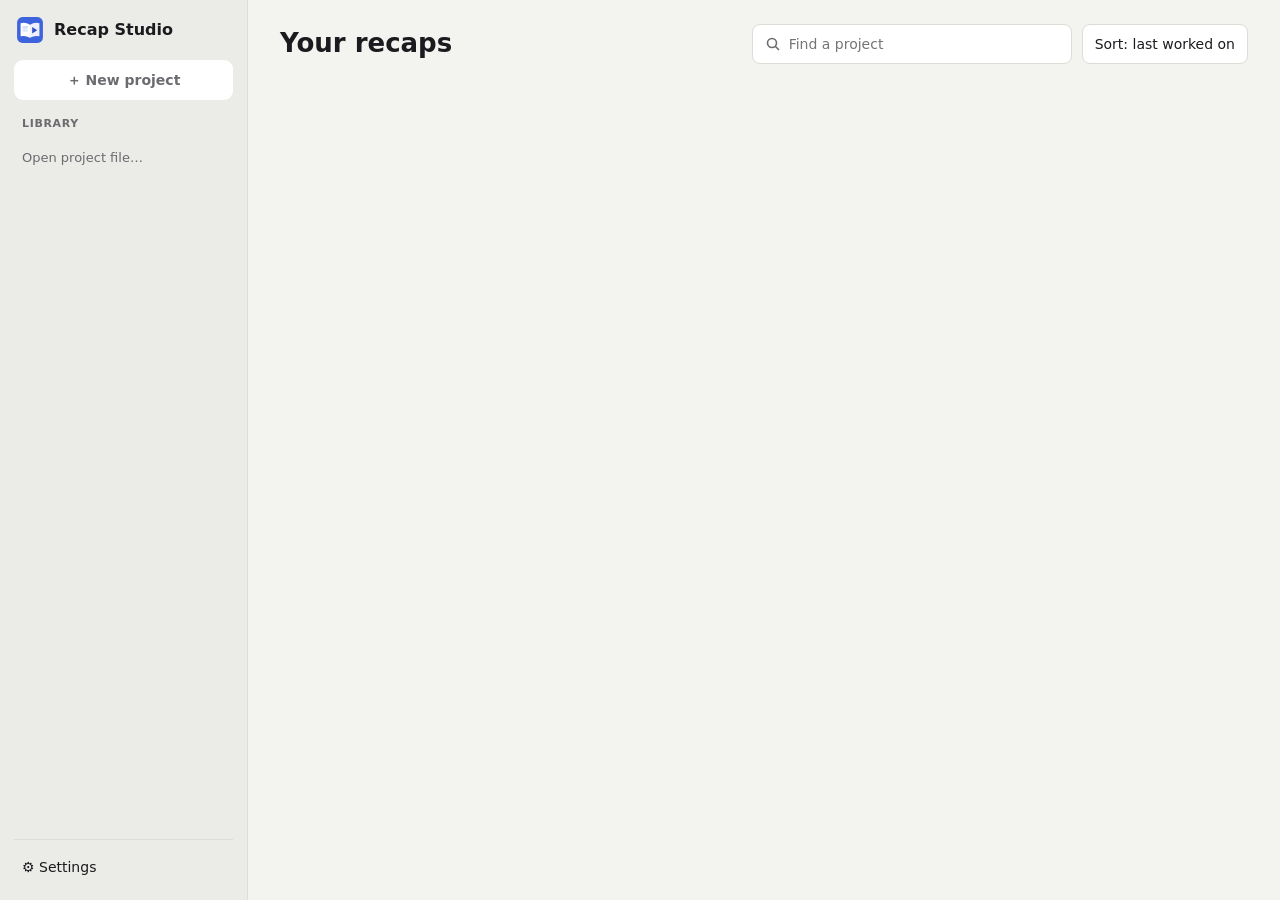
==== commit 414aaeb6: "Recap Studio 0.5.0: a new look everywhere, the plugins rebuilt on it, Post to TikTok, light and dark" ====
--- a/recap/web/index.html
+++ b/recap/web/index.html
@@ -6,172 +6,345 @@
 <title>Recap Studio</title>
 <link rel="icon" href="icon.ico">
 <link rel="stylesheet" href="style.css">
+<!-- the theme chosen in Settings → Look, before the first paint; app.js applies the saved setting once it loads -->
+<script>try { var t = localStorage.getItem("theme"); if (t === "light" || t === "dark") document.documentElement.dataset.theme = t; } catch (e) { /* no storage: the system's */ }</script>
 </head>
 <body>
+<!-- The rail: the brand, a new project, the library, the plugins' tools (Automation), and the app's own things at the
+     foot. The main area is the library (no project open) or a project: its stage column and the inspector beside it. -->
 <aside id="sidebar">
-  <div class="brand">Recap Studio</div>
-  <form id="new-project">
-    <input id="new-name" placeholder="New project name" autocomplete="off">
-    <button type="submit">Create</button>
-  </form>
-  <button id="open-file" class="ghost small open-file" title="Open a project saved with Save as file (.recap)">Open project file…</button>
-  <ul id="projects"></ul>
+  <a class="brand" href="#library" id="brand" title="Your recaps">
+    <svg class="brand-mark" width="28" height="28" viewBox="0 0 256 256" aria-hidden="true"><rect x="10" y="10" width="236" height="236" rx="49" fill="#3d63dd"></rect><path d="M42 66 Q86 54 128 80 V198 Q86 176 42 186 Z" fill="#ffffff"></path><path d="M214 66 Q170 54 128 80 V198 Q170 176 214 186 Z" fill="#eef1fd"></path><rect x="58" y="96" width="54" height="8" rx="4" fill="#b6c3f3"></rect><rect x="58" y="114" width="46" height="8" rx="4" fill="#b6c3f3"></rect><rect x="58" y="132" width="54" height="8" rx="4" fill="#b6c3f3"></rect><path d="M148 100 L194 130 L148 160 Z" fill="#304fc7"></path></svg>
+    <span>Recap Studio</span>
+  </a>
+  <a id="rail-back" class="rail-back" href="#library" title="Your recaps">‹ Library</a>
+  <!-- at the Script stage the rail is the scene list (renderPanels): back to the project, the counts, a search, the
+       chapter chips and To check, then every scene -->
+  <div id="script-rail" class="script-rail" hidden>
+    <a id="script-back" class="rail-back script-back" href="#project" title="Back to the project">‹ <span id="script-back-name">Project</span></a>
+    <div class="script-rail-head">
+      <div class="script-title">Script</div>
+      <div id="script-counts" class="muted"></div>
+      <label class="lib-find scene-find"><span class="np-search-icon" aria-hidden="true"><svg width="14" height="14" viewBox="0 0 16 16" fill="none" stroke="currentColor" stroke-width="1.6"><circle cx="7" cy="7" r="4.5"/><path d="M10.5 10.5L14 14"/></svg></span><input id="scene-find" type="search" placeholder="Find in the script" aria-label="Find in the script" autocomplete="off"></label>
+    </div>
+    <div class="scene-chips">
+      <div id="scene-chips" class="scene-chips-row"></div>
+      <select id="scene-chapter" aria-label="Chapter" hidden></select>
+      <button id="scene-check" class="chip warn" hidden title="The next scene whose wording the check flagged">To check</button>
+    </div>
+    <ol id="scene-list" class="scene-list" aria-label="Scenes"></ol>
+  </div>
+  <form id="new-project" aria-label="New project">
+    <span class="side-label" id="new-project-label">New project</span>
+    <div class="new-project-row">
+      <input id="new-name" placeholder="Its name" autocomplete="off">
+      <button type="submit" class="new-project-btn">＋ New project</button>
+    </div>
+  </form>
+  <div class="side-section">
+    <span class="side-label">Library</span>
+    <ul id="projects"></ul>
+    <button id="open-file" class="side-item open-file" title="Open a project saved with Save as file (.recap)">Open project file…</button>
+  </div>
+  <div class="side-section" id="sidebar-plugins-box" hidden>
+    <span class="side-label">Automation</span>
+    <div id="sidebar-plugins" class="side-plugins"></div>
+  </div>
   <div class="side-foot">
     <button id="update-btn" class="update-btn" hidden></button>
-    <button id="open-global" class="ghost global-btn open-global">⚙ Settings</button>
-    <label class="mode-switch" title="Advanced mode shows every step, setting and tool"><input type="checkbox" id="advanced-mode"> Advanced mode</label>
-    <div id="env" class="adv"></div>
+    <button id="open-global" class="side-item open-global">⚙ Settings</button>
+    <div id="app-label" class="app-label"></div>
+    <div id="rail-line"></div>
   </div>
 </aside>
 
 <main id="main">
-  <div id="empty" class="empty">Create or pick a project to start.</div>
+  <!-- the library: every project as a card, what needs you first -->
+  <div id="empty" class="library">
+    <header class="library-head">
+      <h1>Your recaps</h1>
+      <label class="lib-find"><span class="np-search-icon" aria-hidden="true"><svg width="16" height="16" viewBox="0 0 16 16" fill="none" stroke="currentColor" stroke-width="1.6"><circle cx="7" cy="7" r="4.5"/><path d="M10.5 10.5L14 14"/></svg></span><input id="lib-find" type="search" placeholder="Find a project" aria-label="Find a project" autocomplete="off"></label>
+      <button type="button" id="lib-sort" class="ghost" title="How the recaps are ordered">Sort: last worked on</button>
+    </header>
+    <div id="library-attention" class="attention" hidden></div>
+    <div id="library-cards" class="library-cards"></div>
+    <!-- the plugins' panels (RecapStudio.addLibraryPanel): Autopilot's next flight, the Overnight queue's list -->
+    <div id="library-panels" class="library-panels" hidden></div>
+    <p class="muted library-none" id="empty-pick" hidden>No projects yet. Make one, open a project file, or drop a folder, .zip or .cbz file here.</p>
+  </div>
 
   <section id="project" hidden>
-    <header class="project-head">
-      <input id="project-name" class="title-input" aria-label="Project name">
-      <div class="menu-wrap">
-        <button id="project-menu" class="ghost icon-btn" aria-label="More actions" aria-haspopup="menu" aria-expanded="false" title="More">⋯</button>
-        <div id="project-menu-list" class="menu" role="menu" hidden>
-          <button role="menuitem" id="show-folder" title="Open this project's folder in File Explorer">Show in folder</button>
-          <button role="menuitem" id="save-file" title="Save the whole project as one file (.recap), to keep or open on another computer">Save as file…</button>
-          <button role="menuitem" id="clear-pages" class="danger">Remove all chapters</button>
-          <button role="menuitem" id="delete-project" class="danger">Delete project</button>
+    <div class="stage-col">
+      <header class="project-head">
+        <input id="project-name" class="title-input" aria-label="Project name">
+        <span id="project-chips" class="chips-row"></span>
+        <div class="menu-wrap">
+          <button id="project-menu" class="ghost icon-btn" aria-label="More actions" aria-haspopup="menu" aria-expanded="false" title="More">⋯</button>
+          <div id="project-menu-list" class="menu" role="menu" hidden>
+            <button role="menuitem" id="show-folder" title="Open this project's folder in File Explorer">Show in folder</button>
+            <button role="menuitem" id="save-file" title="Save the whole project as one file (.recap), to keep or open on another computer">Save as file…</button>
+            <button role="menuitem" id="clear-pages" class="danger">Remove all chapters</button>
+            <button role="menuitem" id="delete-project" class="danger">Delete project</button>
+          </div>
+        </div>
+      </header>
+
+      <!-- the pipeline: the recap's stages, each saying how far it is; the one open is the page below -->
+      <nav class="tabs pipeline" role="tablist" aria-label="The recap's stages">
+        <button type="button" role="tab" data-tab="chapters"><span class="stage-mark" aria-hidden="true"></span><b>Chapters</b><span class="stage-state" id="tile-chapters"></span></button>
+        <button type="button" role="tab" data-tab="characters"><span class="stage-mark" aria-hidden="true"></span><b>Characters</b><span class="stage-state" id="tile-characters"></span></button>
+        <button type="button" role="tab" data-tab="script"><span class="stage-mark" aria-hidden="true"></span><b>Script and voice</b><span class="stage-state" id="tile-script"></span></button>
+        <button type="button" role="tab" data-tab="video"><span class="stage-mark" aria-hidden="true"></span><b>Video</b><span class="stage-state" id="tile-video"></span></button>
+        <button type="button" role="tab" data-tab="youtube"><span class="stage-mark" aria-hidden="true"></span><b>Publish</b><span class="stage-state" id="tile-publish"></span></button>
+      </nav>
+
+      <div class="go-row">
+        <button id="go" class="primary">Make the recap</button>
+        <span id="go-note" class="muted"></span>
+        <!-- one step on its own, on the ticked chapters or all of them: numbered by renderSteps() (Translate for a comic in
+             Korean, Chinese or Japanese, Characters when the character scan models are installed), each one's estimate
+             filled by renderEstimate() -->
+        <div class="menu-wrap go-steps-wrap">
+          <button type="button" id="go-steps" class="ghost" aria-haspopup="menu" aria-expanded="false" title="Run one step on its own">One step ▾</button>
+          <nav id="steps-menu" class="menu steps" role="menu" aria-label="One step at a time" hidden>
+            <button role="menuitem" data-steps="panels" data-label="Detect panels"><span></span><small></small></button>
+            <button role="menuitem" data-steps="ocr" data-label="Read text"><span></span><small></small></button>
+            <button role="menuitem" id="step-translate" data-steps="translate" data-label="Translate" hidden title="Your script writer translates the text read into English (a comic in Korean, Chinese or Japanese)"><span></span><small></small></button>
+            <button role="menuitem" id="step-characters" data-label="Characters" hidden title="Find the characters with Scan for characters, then name them (Make the recap does this before the script)"><span></span><small></small></button>
+            <button role="menuitem" data-steps="script" data-label="Write script"><span></span><small></small></button>
+            <button role="menuitem" data-steps="audio" data-label="Voice"><span></span><small></small></button>
+            <button role="menuitem" data-steps="video" data-label="Render video"><span></span><small></small></button>
+          </nav>
         </div>
       </div>
-    </header>
-
-    <div class="tiles">
-      <button type="button" class="tile" data-goto="chapters"><b>Chapters</b><span id="tile-chapters"></span></button>
-      <button type="button" class="tile" data-goto="script"><b>Script</b><span id="tile-script"></span></button>
-      <button type="button" class="tile" data-goto="script"><b>Voice</b><span id="tile-voice"></span></button>
-      <button type="button" class="tile" data-goto="video"><b>Video</b><span id="tile-video"></span></button>
-    </div>
-
-    <div class="go-row">
-      <button id="go" class="primary">Make the recap</button>
-      <span id="go-note" class="muted"></span>
-    </div>
-
-    <div class="adv-bar adv">
-      <div id="scope" class="scope muted"></div>
-      <div id="estimate" class="scope muted"></div>
-      <div id="app-line" class="scope muted"></div>
-      <nav class="steps">
-        <!-- numbered by renderSteps(); Characters shows only when the character scan models are installed -->
-        <button data-steps="panels" data-label="Detect panels">1 · Detect panels</button>
-        <button data-steps="ocr" data-label="Read text">2 · Read text</button>
-        <button id="step-translate" data-steps="translate" data-label="Translate" hidden title="Your script writer translates the text read into English (a comic in Korean, Chinese or Japanese)">Translate</button>
-        <button id="step-characters" data-label="Characters" hidden title="Find the characters with Scan for characters, then name them (Make the recap does this before the script)">Characters</button>
-        <button data-steps="script" data-label="Write script">3 · Write script</button>
-        <button data-steps="audio" data-label="Voice">4 · Voice</button>
-        <button data-steps="video" data-label="Render video">5 · Render video</button>
-        <button id="editors-open" class="ghost" title="Save the recap as a timeline (.otioz) to finish in DaVinci Resolve, Premiere Pro or another video editor">Export for editors…</button>
-      </nav>
-    </div>
-
-    <div id="job" class="job" hidden>
-      <div class="job-row"><span id="job-msg"></span><button id="job-wording" class="primary small" hidden>Check wording</button><button id="job-credits" class="primary small" hidden>Check the scan group's pages</button><button id="job-characters" class="primary small" hidden>Review characters</button><button id="job-pause" class="ghost small">Pause</button><button id="job-cancel" class="ghost small">Cancel</button></div>
-      <div class="bar"><div id="job-bar"></div></div>
-      <div id="job-error" class="error"></div>
-    </div>
-
-    <nav class="tabs" role="tablist">
-      <button type="button" role="tab" data-tab="chapters">Chapters</button>
-      <button type="button" role="tab" data-tab="script">Script</button>
-      <button type="button" role="tab" data-tab="characters">Characters</button>
-      <button type="button" role="tab" data-tab="video">Video</button>
-      <button type="button" role="tab" data-tab="prompt" class="adv">Prompt</button>
-      <button type="button" role="tab" data-tab="project" class="adv">Project settings</button>
-    </nav>
-
-    <section class="tab-page" data-page="chapters">
-      <div id="dropzone" class="dropzone">
-        <button id="import-folder">Import folder…</button>
-        <button id="get-chapters" class="ghost">Get chapters from a site…</button>
-        <span class="muted">or drop images, .zip or .cbz files anywhere here, or</span>
-        <label class="link">browse<input id="file-input" type="file" multiple accept="image/*,.zip,.cbz" hidden></label>
-        <span id="page-count" class="muted"></span>
+
+      <section class="tab-page" data-page="chapters">
+        <!-- the chapters in one card: its tools in the head, the table, the drop line at its foot -->
+        <section id="chapters-box" class="chapters-box">
+          <div class="chapters-head">
+            <h2>Chapters <span id="chapter-count" class="muted"></span></h2>
+            <div class="chapters-actions">
+              <button id="get-chapters" class="ghost">Get chapters from a site…</button>
+              <button id="import-folder" class="ghost">Import a folder…</button>
+              <button id="new-chapters" class="ghost" hidden title="Look for chapters of this series the project doesn't have yet, at the site it came from">Check for new chapters</button>
+            </div>
+          </div>
+          <div id="chapters" class="chapters"></div>
+          <div id="dropzone" class="dropzone chapters-foot">
+            <span class="muted" id="drop-words">Drop images, folders, .zip or .cbz files anywhere here to add chapters, or</span>
+            <label class="link">browse<input id="file-input" type="file" multiple accept="image/*,.zip,.cbz" hidden></label>
+            <span id="page-count" class="muted"></span>
+          </div>
+        </section>
+      </section>
+
+      <section class="tab-page" data-page="characters" id="characters-page">
+        <div class="page-head">
+          <span class="hint">Names the narrator should use, with a short description of each so it can tell who is who.<span class="magi-only"> Pictures help Magi's speaker detection and the character scan tell who is who: 2–5 clear shots of each character, ideally alone. Add them from files, or click any panel and drag around the character.</span></span>
+          <div class="char-buttons">
+            <button id="scan-open" title="Find the characters in your chapters automatically">Find characters…</button>
+            <button id="scan-review" hidden>Review scan</button>
+            <button id="add-char" class="ghost">+ Add character</button>
+          </div>
+        </div>
+        <div id="chars" class="chars"></div>
+      </section>
+
+      <!-- the script: the scenes are listed in the rail (script-rail), the one chosen is open here (renderPanels) -->
+      <section class="tab-page script-page" data-page="script">
+        <div id="panels" class="panels scene-editor"></div>
+        <button id="more" class="ghost" hidden>Show more</button>
+      </section>
+
+      <section class="tab-page" data-page="video">
+        <div id="video-empty" class="empty-note">No video yet. <b>Make the recap</b> renders it once the voice is done.</div>
+        <section id="output" class="output" hidden>
+          <video id="player" controls preload="metadata"></video>
+          <div id="output-parts" class="output-parts"></div>
+          <div id="output-shorts" class="output-parts" hidden></div>
+          <!-- the app's own buttons, then the plugins' (RecapStudio.addButton("video")) after a divider; the files below -->
+          <div class="output-actions">
+            <button id="open-folder">Open the output folder</button>
+            <button id="editors-open" class="ghost" title="Save the recap as a timeline (.otioz) to finish in DaVinci Resolve, Premiere Pro or another video editor">Export for video editors…</button>
+            <span id="output-plugins" class="output-plugins"></span>
+          </div>
+          <div class="output-files">
+            <a id="video-download" class="link" download hidden>Download the video</a>
+            <a id="srt-link" class="link" target="_blank">Subtitles (.srt)</a>
+            <a id="chapters-link" class="link" target="_blank" title="Paste into the video's description: YouTube turns it into chapters">YouTube chapters (.txt)</a>
+          </div>
+          <div id="editors-out" class="editors-out" hidden></div>
+          <div id="package-out" class="editors-out" hidden></div>
+        </section>
+      </section>
+
+      <!-- the YouTube title and thumbnail (youtube.py) -->
+      <section class="tab-page yt-page" data-page="youtube">
+        <!-- where it goes, first: the posting services' buttons (RecapStudio.addButton("publish")), or how to set one up -->
+        <section class="publish-where" aria-label="Where it goes">
+          <h2>Where it goes</h2>
+          <div id="publish-plugins" class="publish-plugins"></div>
+          <div id="publish-none" class="muted" hidden>No posting service is set up yet. Post to YouTube and Post to TikTok are plugins: add one, connect your account, and its button comes here.
+            <button type="button" class="link" id="publish-setup">Open Settings → Manage plugins</button></div>
+        </section>
+        <div id="yt-empty" class="empty-note">No title or thumbnail yet. <b>Suggest a title and thumbnail</b> has your script writer read the story and pick them; Make the recap does it after the script when it's ticked in the panel beside.</div>
+        <div id="yt-out" class="yt-out" hidden>
+          <div class="yt-top">
+            <div class="yt-pic-col">
+              <a id="yt-thumb-link" target="_blank" title="Open the thumbnail"><img id="yt-thumb" alt="Thumbnail"></a>
+              <figure id="yt-ai" class="yt-ai" hidden>
+                <a id="yt-ai-link" target="_blank" title="Open the AI version"><img id="yt-ai-img" alt="Redrawn with AI"></a>
+                <figcaption id="yt-ai-by" class="hint"></figcaption>
+              </figure>
+            </div>
+            <div class="yt-side">
+              <label><span>Title <span id="yt-count" class="muted"></span></span>
+                <span class="yt-row"><input id="yt-title" maxlength="100"><button type="button" id="yt-copy" class="ghost small">Copy</button></span></label>
+              <div class="yt-alts-box"><span class="field-head">Other titles <span class="hint">Click one to use it.</span></span>
+                <div id="yt-alts" class="yt-alts"></div></div>
+              <label><span>Hook words <span class="hint">across the bottom, when no label finds its character</span></span>
+                <span class="yt-row"><input id="yt-text" maxlength="60"><button type="button" id="yt-redraw" class="ghost small">Redraw</button></span></label>
+              <span id="yt-by" class="hint"></span>
+            </div>
+          </div>
+          <div class="yt-below">
+            <span class="field-head">On the thumbnail <span class="hint">Change the words, then Redraw. Empty takes one off.</span></span>
+            <div id="yt-marks" class="yt-marks"></div>
+            <span class="field-head">Pictures <span class="hint">Click one to use it or take it out: two at most, side by side.</span></span>
+            <div id="yt-pics" class="yt-pics"></div>
+          </div>
+        </div>
+        <div class="yt-actions"><button type="button" id="yt-suggest" class="ghost">Suggest a title and thumbnail</button>
+          <button type="button" id="yt-ai-go" class="ghost" hidden>Redraw with AI</button>
+          <span id="yt-ai-status" class="hint"></span></div>
+      </section>
+
+      <!-- the job under way: at the foot of the stage column, with Pause and Cancel -->
+      <div id="job" class="job" hidden>
+        <div class="job-row"><span id="job-msg"></span><button id="job-wording" class="primary small" hidden>Check wording</button><button id="job-credits" class="primary small" hidden>Check the scan group's pages</button><button id="job-characters" class="primary small" hidden>Review characters</button><button id="job-pause" class="ghost small">Pause</button><button id="job-cancel" class="ghost small">Cancel</button></div>
+        <div class="bar"><div id="job-bar"></div></div>
+        <div id="job-error" class="error"></div>
       </div>
-      <section id="chapters-box" class="chapters-box" hidden>
-        <div class="chapters-head">
-          <h2>Chapters <span id="chapter-count" class="muted"></span></h2>
-          <button id="new-chapters" class="ghost small" hidden title="Look for chapters of this series the project doesn't have yet, at the site it came from">Check for new chapters</button>
-          <div class="chapters-tools adv">
-            <button id="ch-all" class="ghost small">Select all</button>
-            <button id="ch-none" class="ghost small">Select none</button>
-          </div>
-        </div>
-        <div id="chapters" class="chapters"></div>
-      </section>
-    </section>
-
-    <section class="tab-page" data-page="script">
-      <div class="panels-head">
-        <h2>Scenes <span id="panel-count" class="muted"></span></h2>
-        <div class="panels-tools adv">
-          <button id="credits-count" class="ghost small credits-open" hidden title="Every piece left out as the scan group's pages (credits, ads, notices), in one place"></button>
-          <button id="redo-selected" class="ghost small" disabled>Re-run script + voice for selected</button>
-        </div>
-      </div>
-      <div id="panels" class="panels"></div>
-      <button id="more" class="ghost" hidden>Show more</button>
-    </section>
-
-    <section class="tab-page" data-page="characters" id="characters-page">
-      <div class="page-head">
-        <span class="hint">Names the narrator should use, with a short description of each so it can tell who is who.<span class="adv"> Pictures are for Magi's speaker detection (Settings): 2–5 clear shots of each character, ideally alone. Add them from files, or click any panel and drag around the character.</span></span>
-        <div class="char-buttons">
-          <button id="scan-open" title="Find the characters in your chapters automatically">Find characters…</button>
-          <button id="scan-review" hidden>Review scan</button>
-          <button id="add-char" class="ghost">+ Add character</button>
-        </div>
-      </div>
-      <div id="chars" class="chars"></div>
-    </section>
-
-    <section class="tab-page" data-page="video">
-      <div id="video-empty" class="empty-note">No video yet. <b>Make the recap</b> renders it once the voice is done.</div>
-      <section id="output" class="output" hidden>
-        <video id="player" controls></video>
-        <div id="output-parts" class="output-parts"></div>
-        <div id="output-shorts" class="output-parts" hidden></div>
-        <div class="output-actions">
-          <button id="open-folder">Open output folder</button>
-          <a id="srt-link" class="link" target="_blank">Subtitles (.srt)</a>
-          <a id="chapters-link" class="link" target="_blank" title="Paste into the video's description: YouTube turns it into chapters">YouTube chapters (.txt)</a>
-        </div>
-        <div id="editors-out" class="editors-out" hidden></div>
-        <div id="package-out" class="editors-out" hidden></div>
-      </section>
-      <div class="settings proj-settings">
-        <fieldset id="video-settings">
+    </div>
+
+    <!-- the inspector: this project's settings, those of the stage that's open (data-stage), plus the plugins' -->
+    <aside id="inspector" class="inspector" data-stage="chapters" aria-label="This stage's settings">
+      <h2 class="inspector-title" id="inspector-title">Chapters</h2>
+      <div id="scene-inspector" class="scene-inspector" hidden></div>
+      <div class="settings proj-settings inspector-sections" id="settings">
+        <fieldset data-stage="chapters" id="source-box">
+          <legend>Where they come from</legend>
+          <div id="source-line" class="muted"></div>
+          <div class="link-row"><button type="button" class="link" id="source-change">Change the series or the source</button></div>
+        </fieldset>
+        <fieldset data-stage="chapters">
+          <legend>How the pages are read</legend>
+          <label>Kind of comic
+            <select data-key="layout"><option value="auto">Told from the pages</option><option value="webtoon">Webtoon (long vertical strip)</option><option value="pages">Manga or comic pages</option></select></label>
+          <label>Reading direction
+            <select data-key="reading_direction"><option value="ltr">Left to right (comics, webtoons)</option><option value="rtl">Right to left (manga)</option></select></label>
+          <label>Its text
+            <select data-key="language"><option value="en">English</option><option value="ko">Korean, translated into English</option><option value="zh">Chinese, translated into English</option><option value="ja">Japanese, translated into English</option></select></label>
+          <span class="hint">A comic in Korean, Chinese or Japanese is read in that language, then your script writer translates it into English (the Translate step) before the script is written. Changing it applies when the text is read again.</span>
+          <details class="details-adv">
+            <summary>More settings</summary>
+          <label>Smallest panel (fraction of page width)
+            <input data-key="min_panel_frac" type="number" step="0.01" min="0.01" max="0.9"></label>
+          </details>
+          <label>A webtoon's video
+            <select data-key="webtoon_video"><option value="scroll">Scrolls down the chapter</option><option value="scenes">Scene by scene</option></select></label>
+          <span class="hint">When the video's style is Automatic. Scrolling, the narration follows the strip down.</span>
+        </fieldset>
+        <fieldset data-stage="chapters">
+          <legend>The scan group's pages</legend>
+          <label class="check"><input data-key="leave_out_credits" type="checkbox"> Leave them out at the start and end of chapters</label>
+          <span class="hint">Credits, Patreon and Discord notices, "read early" ads, other series and recruiting pages: found after Detect panels, and again after Read text, because they repeat across chapters or their text says so. They're unticked in the scene list (tick one to keep it) and cut out of the video.</span>
+          <label>Before the script
+            <select data-key="credits_review"><option value="review">Let me check them</option><option value="trust">Leave them out as found</option></select></label>
+          <span class="hint">Checking shows one of each kind, and Make the recap waits for you; left out as found, it doesn't wait.</span>
+          <div><button type="button" id="find-credits" class="ghost small">Find them now</button>
+            <button type="button" id="credits-count" class="ghost small credits-open" title="Every piece left out as the scan group's pages (credits, ads, notices), in one place">Check what was left out…</button></div>
+        </fieldset>
+
+        <fieldset data-stage="characters">
+          <legend>Finding them</legend>
+          <label class="check"><input data-key="find_characters" type="checkbox"> Find the characters before the script (Make the recap)</label>
+          <label>Scan
+            <select data-key="characters_chapters"><option value="first">The first 5 chapters it writes</option><option value="all">Every chapter it writes</option></select></label>
+          <label>Suggested names
+            <select data-key="characters_review"><option value="review">Let me check them</option><option value="trust">Trust them</option></select></label>
+          <span class="hint">The first 5 chapters is quicker: the main cast shows up early; every chapter finds everyone, and takes longer. Checking the names makes Make the recap wait for you; trusted ones are added as suggested.</span>
+          <span class="hint">In a project that hasn't been scanned yet and has no named characters, Make the recap scans for the characters after reading the text, and your script writer suggests their names. Needs the character scan (Find characters…).</span>
+        </fieldset>
+
+        <fieldset data-stage="script">
+          <legend>YouTube-safe</legend>
+          <label class="check"><input data-key="youtube_safe" type="checkbox"> YouTube-safe, for an age-restricted video</label>
+          <span class="hint">Sex scenes are written the way an R-rated film shows them: kissing, undressing and that they had sex, said plainly, but no explicit acts, body detail or orgasms. Forced scenes are named once and told through what they leave behind. Black boxes cover nudity in the video. They come from the box finder (Settings → Video), from the script writer as it writes, and from you: click a piece and drag over what to cover. Changing this doesn't rewrite a script already written; redo the chapters to get the milder wording.</span>
+          <span class="hint warn">This can make mistakes: boxes on things that don't need covering, a spot left uncovered, or wording that goes too far. Double-check all of it before you upload: watch the whole video and read the script.</span>
+          <div><button type="button" id="find-boxes" class="ghost small">Find boxes now</button>
+            <button type="button" class="ghost small boxes-open">See the boxes…</button>
+            <span id="boxes-count" class="muted"></span></div>
+        </fieldset>
+        <fieldset data-stage="script" class="prompt-box" id="prompt">
+          <legend>The narrator</legend>
+          <details class="details-adv">
+            <summary>Its persona, rules and style</summary>
+          <div class="prompt-col">
+            <label class="field"><span class="field-head">Persona <span class="hint">Who the narrator is and how they sound.</span></span>
+              <textarea id="p-persona" rows="4"></textarea></label>
+            <div class="field">
+              <span class="field-head">Rules <span class="hint">Hard requirements, numbered in the prompt.</span></span>
+              <div id="p-rules" class="list-edit"></div>
+              <button id="p-add-rule" class="ghost small">+ Add rule</button>
+            </div>
+            <div class="field">
+              <span class="field-head">Style <span class="hint">How the narration should read.</span></span>
+              <div id="p-styles" class="list-edit"></div>
+              <button id="p-add-style" class="ghost small">+ Add style point</button>
+            </div>
+            <label class="field"><span class="field-head">Note for the next run <span class="hint">Anything specific to this batch of chapters. Clear it when you're done.</span></span>
+              <textarea id="p-note" rows="2" placeholder="Seyoung has just moved into the company house; her coworker's name is Jun."></textarea></label>
+            <div class="prompt-actions">
+              <button id="p-reset" class="ghost">Reset persona, rules and style</button>
+              <button id="p-preview" class="ghost">Preview prompt</button>
+            </div>
+          </div>
+          <pre id="p-preview-out" class="preview" hidden></pre>
+          </details>
+        </fieldset>
+
+        <fieldset data-stage="video" id="video-settings">
           <legend>Video settings</legend>
           <span class="hint">For this project. They apply the next time the video is made.</span>
           <label>Format <select data-key="orientation"><option value="landscape">Landscape (YouTube)</option><option value="portrait">Portrait (Shorts, TikTok, Reels)</option></select></label>
           <label>Resolution
             <select data-key="resolution" data-type="number"><option value="1080">1080p (1920×1080)</option><option value="720">720p (1280×720)</option><option value="480">480p (854×480)</option><option value="360">360p (640×360)</option></select></label>
           <label>Style
-            <select data-key="video_style"><option value="auto">Automatic (scroll webtoons)</option><option value="motion">Pan and zoom, scene by scene</option><option value="stills">Stills, scene by scene</option></select></label>
-          <label class="adv">Frame rate
-            <select data-key="fps" data-type="number"><option value="60">60 fps</option><option value="50">50 fps</option><option value="30">30 fps</option><option value="25">25 fps</option><option value="24">24 fps</option><option value="20">20 fps</option><option value="15">15 fps</option><option value="12">12 fps</option><option value="10">10 fps</option><option value="5">5 fps (stills)</option></select></label>
-          <label class="adv">Pan and zoom toward
-            <select data-key="motion_focus" id="focus-select"><option value="center">The middle of the scene</option><option value="subject">The scene's main subject (needs the subject finder, Settings → Video)</option></select></label>
+            <select data-key="video_style"><option value="auto">Automatic</option><option value="motion">Pan and zoom</option><option value="stills">Stills</option></select></label>
           <label id="typeset-row" class="check" hidden><input data-key="typeset" type="checkbox"> Put the English in the pictures (a translated comic)</label>
           <span id="typeset-hint" class="hint" hidden>The original text in speech bubbles and captions is painted out and the English lettered in its place, sized to fit the bubble; signs get a small English caption over them, and sound effects stay as drawn. Check the translation in the Script tab first: what's in the pictures is what it says there.</span>
-          <label class="check adv"><input data-key="remove_text" type="checkbox"> Remove the text from the pictures (speech bubbles and captions)</label>
-          <span class="hint adv">The text is found by the same reader as Read text and painted over where it sits on a plain background, as in speech bubbles and caption boxes. Text drawn over the artwork (sound effects, signs) and bubbles with busy surroundings are left. The first video made this way reads every picture again (about as long as Read text); the cleaned pictures are then kept in the project's textless folder and reused.</span>
-          <label class="adv">Minimum seconds per scene <input data-key="min_panel_seconds" type="number" step="0.1" min="0.5"></label>
-          <label class="adv">Pause after narration (s) <input data-key="pad_seconds" type="number" step="0.05" min="0"></label>
-          <label class="adv">Crossfade (s) <input data-key="transition_seconds" type="number" step="0.05" min="0" max="2"></label>
-          <label class="adv">Split into parts
-            <select data-key="video_split"><option value="none">One video</option><option value="chapters">A new video every few chapters</option><option value="hours">Videos of at most a few hours</option></select></label>
-          <label id="split-chapters-row" class="adv">Chapters per video <input data-key="video_split_chapters" type="number" min="1" max="1000"></label>
-          <label id="split-hours-row" class="adv">Hours per video, at most <input data-key="video_split_hours" type="number" step="0.5" min="0.5" max="48"></label>
-          <span class="hint adv">Each part gets its own subtitles and YouTube chapter list. YouTube takes up to 12 hours per video. Chapters already rendered are reused, so changing how the video is split, or re-rendering after editing a chapter, only makes what changed.</span>
+          <details class="details-adv">
+            <summary>More settings</summary>
+          <label>Frame rate
+            <select data-key="fps" data-type="number"><option value="60">60 fps</option><option value="50">50 fps</option><option value="30">30 fps</option><option value="25">25 fps</option><option value="24">24 fps</option><option value="20">20 fps</option><option value="15">15 fps</option><option value="12">12 fps</option><option value="10">10 fps</option><option value="5">5 fps (stills)</option></select></label>
+          <label>Pan and zoom toward
+            <select data-key="motion_focus" id="focus-select"><option value="center">The middle of the scene</option><option value="subject">The scene's main subject</option></select></label>
+          <span class="hint">The main subject needs the subject finder (Settings → Video).</span>
+          <label class="check"><input data-key="remove_text" type="checkbox"> Remove the text from the pictures (speech bubbles and captions)</label>
+          <span class="hint">The text is found by the same reader as Read text and painted over where it sits on a plain background, as in speech bubbles and caption boxes. Text drawn over the artwork (sound effects, signs) and bubbles with busy surroundings are left. The first video made this way reads every picture again (about as long as Read text); the cleaned pictures are then kept in the project's textless folder and reused.</span>
+          <label>Minimum seconds per scene <input data-key="min_panel_seconds" type="number" step="0.1" min="0.5"></label>
+          <label>Pause after narration (s) <input data-key="pad_seconds" type="number" step="0.05" min="0"></label>
+          <label>Crossfade (s) <input data-key="transition_seconds" type="number" step="0.05" min="0" max="2"></label>
+          <label>Split into parts
+            <select data-key="video_split"><option value="none">One video</option><option value="chapters">Every few chapters</option><option value="hours">Every few hours</option></select></label>
+          <label id="split-chapters-row">Chapters per video <input data-key="video_split_chapters" type="number" min="1" max="1000"></label>
+          <label id="split-hours-row">Hours per video, at most <input data-key="video_split_hours" type="number" step="0.5" min="0.5" max="48"></label>
+          <span class="hint">Each part gets its own subtitles and YouTube chapter list. YouTube takes up to 12 hours per video. Chapters already rendered are reused, so changing how the video is split, or re-rendering after editing a chapter, only makes what changed.</span>
+          </details>
           <span class="hint">Automatic scrolls webtoon chapters and pans and zooms other comics. Smaller sizes render much faster: 720p has under half the pixels of 1080p, 360p about a ninth.</span>
         </fieldset>
-        <fieldset id="music-box">
+        <fieldset data-stage="video" id="music-box">
           <legend>Background music</legend>
           <label class="check"><input data-key="background_music" type="checkbox"> Play music under the narration</label>
           <label>Volume <span class="music-volume"><input id="music-volume" data-key="music_volume" data-type="number" type="range" min="0.05" max="1" step="0.05"><span id="music-volume-out" class="muted"></span></span></label>
@@ -180,136 +353,57 @@
           <div><button type="button" id="music-add" class="ghost small">Add music…</button>
             <input id="music-file" type="file" accept="audio/*,.mp3,.wav,.m4a,.aac,.flac,.ogg,.opus,.wma" multiple hidden>
             <span id="music-status" class="hint"></span></div>
-          <span class="hint">Your own tracks play in this order, then again from the first until the video ends, each evened out in loudness and fading into the next. Use music you're allowed to put on YouTube, such as tracks from the YouTube Audio Library, or the video may be claimed. It's added when the chapters are joined, so changing it only joins the video again, without drawing anything. The narration file (recap.wav) and Export for editors leave it out.</span>
+          <span class="hint">Your own tracks play in this order, then again from the first until the video ends, each evened out in loudness and fading into the next. Use music you're allowed to put on YouTube, such as tracks from the YouTube Audio Library, or the video may be claimed. It's added when the chapters are joined, so changing it only joins the video again, without drawing anything. The narration file (.wav) and Export for editors leave it out.</span>
         </fieldset>
-        <fieldset id="captions-box">
+        <fieldset data-stage="video" id="captions-box">
           <legend>Captions and Shorts</legend>
           <label>Captions in the video
-            <select data-key="captions"><option value="off">None (the subtitles file only)</option><option value="classic">CapCut classic: bold capitals, the word being said in colour</option><option value="box">Highlight box: a box in colour behind the word being said</option><option value="minimal">Minimal: whole phrases on a dark band</option></select></label>
+            <select data-key="captions"><option value="off">None</option><option value="classic">CapCut classic</option><option value="box">Highlight box</option><option value="minimal">Minimal</option></select></label>
+          <span class="hint">None: just the subtitles file. CapCut classic: bold capitals, the word being said in colour. Highlight box: a box in colour behind the word being said. Minimal: whole phrases on a dark band.</span>
           <label id="captions-color-row">Colour of the word being said
             <select data-key="captions_color"><option value="yellow">Yellow</option><option value="green">Green</option><option value="red">Red</option><option value="purple">Purple</option><option value="white">White (not picked out)</option></select></label>
           <label id="captions-font-row">Letters
             <select data-key="captions_font"><option value="Arial Black">Arial Black</option><option value="Segoe UI Black">Segoe UI Black</option><option value="Impact">Impact</option><option value="Comic Sans">Comic Sans (bold)</option></select></label>
+          <span id="captions-font-hint" class="hint" hidden></span>
           <img id="captions-preview" class="caption-preview" alt="How the captions look" hidden>
           <span class="hint">The narration is drawn into the picture a few words at a time, the way CapCut's captions look, with the word being said picked out. Its timing comes from each line's sound, or from the speech recognizer when it's installed (Settings → Voice, for your own recordings), which is exact. The whole video is drawn again the next time it's made.</span>
-          <label>Shorts
-            <select data-key="shorts" data-type="number"><option value="0">None</option><option value="60">Cut the video into Shorts of up to 1 minute</option><option value="90">Cut the video into Shorts of up to 90 seconds</option><option value="180">Cut the video into Shorts of up to 3 minutes</option></select></label>
+          <label>Cut into Shorts
+            <select data-key="shorts" data-type="number"><option value="0">No</option><option value="60">Up to 1 minute each</option><option value="90">Up to 90 seconds each</option><option value="180">Up to 3 minutes each</option></select></label>
           <label id="shorts-label-row" class="check"><input data-key="shorts_label" type="checkbox"> "Part 1", "Part 2"… at the top of each</label>
           <span class="hint">Once the video is made, it's cut into parts that end in a pause between two lines, in the output folder's shorts folder: an 11-minute recap makes 13 one-minute Shorts. Portrait suits Shorts, TikTok and Reels best. YouTube takes Shorts of up to 3 minutes; TikTok and Reels longer.</span>
         </fieldset>
-        <fieldset>
-          <legend>YouTube</legend>
-          <label class="check"><input data-key="youtube_safe" type="checkbox"> YouTube-safe, for an age-restricted video</label>
-          <span class="hint">Sex scenes are written the way an R-rated film shows them: kissing, undressing and that they had sex, said plainly, but no explicit acts, body detail or orgasms. Forced scenes are named once and told through what they leave behind. Black boxes cover nudity in the video. They come from the box finder (Settings → Video), from the script writer as it writes, and from you: click a piece and drag over what to cover. Changing this doesn't rewrite a script already written; redo the chapters to get the milder wording.</span>
-          <span class="hint warn">This can make mistakes: boxes on things that don't need covering, a spot left uncovered, or wording that goes too far. Double-check all of it before you upload: watch the whole video and read the script.</span>
-          <div><button type="button" id="find-boxes" class="ghost small adv">Find boxes now</button>
-            <button type="button" class="ghost small boxes-open">See the boxes…</button>
-            <span id="boxes-count" class="muted"></span></div>
+
+        <fieldset data-stage="youtube">
+          <legend>Title and thumbnail</legend>
           <label class="check"><input data-key="suggest_title" type="checkbox"> Suggest a title and thumbnail when the script is written</label>
           <span class="hint">Your script writer reads the story and picks a clickbait title, a few others, one or two pictures for the thumbnail and what goes on them: yellow labels with arrows on the characters, a "?!" and a short speech bubble. The thumbnail is drawn at 1280×720 into the output folder.</span>
           <label class="check"><input data-key="redraw_thumbnail" type="checkbox"> Then redraw it with AI</label>
           <span class="hint">An image model repaints the thumbnail as one glossy illustration with the same characters and words, saved beside it as thumbnail_ai.jpg. It needs a service and its key in Settings → Thumbnail redraw, and costs a few cents each time.<span id="yt-ai-setup" class="warn"></span></span>
-          <div id="yt-out" class="yt-out" hidden>
-            <a id="yt-thumb-link" target="_blank" title="Open the thumbnail"><img id="yt-thumb" alt="Thumbnail"></a>
-            <figure id="yt-ai" class="yt-ai" hidden>
-              <a id="yt-ai-link" target="_blank" title="Open the AI version"><img id="yt-ai-img" alt="Redrawn with AI"></a>
-              <figcaption id="yt-ai-by" class="hint"></figcaption>
-            </figure>
-            <div class="yt-side">
-              <label>Title <span id="yt-count" class="muted"></span>
-                <span class="yt-row"><input id="yt-title" maxlength="100"><button type="button" id="yt-copy" class="ghost small">Copy</button></span></label>
-              <div id="yt-alts" class="yt-alts"></div>
-              <span class="field-head">On the thumbnail <span class="hint">Change the words, then Redraw. Empty takes one off.</span></span>
-              <div id="yt-marks" class="yt-marks"></div>
-              <label>Hook words <span class="hint">across the bottom, when no label finds its character</span>
-                <span class="yt-row"><input id="yt-text" maxlength="60"><button type="button" id="yt-redraw" class="ghost small">Redraw</button></span></label>
-              <span class="field-head">Pictures <span class="hint">Click one to use it or take it out: two at most, side by side.</span></span>
-              <div id="yt-pics" class="yt-pics"></div>
-              <span id="yt-by" class="hint"></span>
-            </div>
-          </div>
-          <div><button type="button" id="yt-suggest" class="ghost small">Suggest a title and thumbnail</button>
-            <button type="button" id="yt-ai-go" class="ghost small" hidden>Redraw with AI</button>
-            <span id="yt-ai-status" class="hint"></span></div>
         </fieldset>
       </div>
-    </section>
-
-    <section class="tab-page prompt-box" data-page="prompt" id="prompt">
-      <div class="prompt-col">
-        <label class="field"><span class="field-head">Persona <span class="hint">Who the narrator is and how they sound.</span></span>
-          <textarea id="p-persona" rows="4"></textarea></label>
-        <div class="field">
-          <span class="field-head">Rules <span class="hint">Hard requirements, numbered in the prompt.</span></span>
-          <div id="p-rules" class="list-edit"></div>
-          <button id="p-add-rule" class="ghost small">+ Add rule</button>
-        </div>
-        <div class="field">
-          <span class="field-head">Style <span class="hint">How the narration should read.</span></span>
-          <div id="p-styles" class="list-edit"></div>
-          <button id="p-add-style" class="ghost small">+ Add style point</button>
-        </div>
-        <label class="field"><span class="field-head">Note for the next run <span class="hint">Anything specific to this batch of chapters. Clear it when you're done.</span></span>
-          <textarea id="p-note" rows="2" placeholder="Seyoung has just moved into the company house; her coworker's name is Jun."></textarea></label>
-        <div class="prompt-actions">
-          <button id="p-reset" class="ghost">Reset persona, rules and style</button>
-          <button id="p-preview" class="ghost">Preview prompt</button>
-        </div>
-      </div>
-      <pre id="p-preview-out" class="preview" hidden></pre>
-    </section>
-
-    <section class="tab-page settings proj-settings" data-page="project" id="settings">
-      <fieldset>
-        <legend>Panels</legend>
-        <label>Layout
-          <select data-key="layout"><option value="auto">Auto-detect</option><option value="webtoon">Webtoon (long vertical strip)</option><option value="pages">Comic / manga pages</option></select></label>
-        <label>Reading direction
-          <select data-key="reading_direction"><option value="ltr">Left to right / webtoon</option><option value="rtl">Right to left (manga)</option></select></label>
-        <label>Language of its text
-          <select data-key="language"><option value="en">English</option><option value="ko">Korean (translated into English)</option><option value="zh">Chinese (translated into English)</option><option value="ja">Japanese (translated into English)</option></select></label>
-        <span class="hint">A comic in Korean, Chinese or Japanese is read in that language, then your script writer translates it into English (the Translate step) before the script is written. Changing it applies when the text is read again.</span>
-        <label>Smallest panel (fraction of page width)
-          <input data-key="min_panel_frac" type="number" step="0.01" min="0.01" max="0.9"></label>
-        <label>Webtoon video (when Settings → Video → Style is Automatic)
-          <select data-key="webtoon_video"><option value="scroll">Scroll down the whole chapter (narration follows the scroll)</option><option value="scenes">Show scenes one at a time</option></select></label>
-      </fieldset>
-      <fieldset>
-        <legend>Characters</legend>
-        <label class="check"><input data-key="find_characters" type="checkbox"> Find the characters before the script (Make the recap)</label>
-        <label>Scan
-          <select data-key="characters_chapters"><option value="first">The first 5 chapters it writes (quicker: the main cast shows up early)</option><option value="all">Every chapter it writes (finds everyone, takes longer)</option></select></label>
-        <label>Suggested names
-          <select data-key="characters_review"><option value="review">Let me check them (it waits for you)</option><option value="trust">Trust them (added as suggested, no waiting)</option></select></label>
-        <span class="hint">In a project that hasn't been scanned yet and has no named characters, Make the recap scans for the characters after reading the text, and your script writer suggests their names. Needs the character scan (the Characters tab).</span>
-      </fieldset>
-      <fieldset>
-        <legend>The scan group's pages</legend>
-        <label class="check"><input data-key="leave_out_credits" type="checkbox"> Leave out the scan group's pages at the start and end of chapters</label>
-        <span class="hint">Credits, Patreon and Discord notices, "read early" ads, other series and recruiting pages: found after Detect panels, and again after Read text, because they repeat across chapters or their text says so. They're unticked in the scene list (tick one to keep it) and cut out of the video.</span>
-        <label>Before the script
-          <select data-key="credits_review"><option value="review">Let me check them (one of each kind; it waits for you)</option><option value="trust">Leave them out as found (no waiting)</option></select></label>
-        <div><button type="button" id="find-credits" class="ghost small">Find them now</button>
-          <button type="button" class="ghost small credits-open">Check what was left out…</button></div>
-      </fieldset>
-      <p class="hint settings-note">These settings belong to this project. The script writer, voice and video are set for all projects in <button type="button" class="link-btn open-global">Settings</button>.</p>
-    </section>
+      <p class="hint settings-note">These belong to this project. The writer and voice for every project are in <button type="button" class="link-btn open-global">Settings</button>.</p>
+    </aside>
   </section>
 </main>
-
 <dialog id="global-dialog">
-  <form method="dialog" class="global-form">
+  <form method="dialog" novalidate class="global-form">
     <div class="global-head">
-      <h2>Settings <span class="hint">These apply to every project.<span class="sim"> Advanced mode (bottom left) shows the rest.</span></span></h2>
+      <h2>Settings <span class="hint">These apply to every project.</span></h2>
+      <input id="gs-find" type="search" placeholder="Find a setting" aria-label="Find a setting" autocomplete="off">
       <span class="global-head-buttons">
         <button type="button" id="rerun-setup" class="ghost">Run setup again</button>
         <button value="close" class="ghost">Close</button>
       </span>
     </div>
-    <div class="settings">
+    <!-- one section at a time, picked in the list (app.js, renderSettingsNav): the app's own, then the plugins' -->
+    <div class="gs-body">
+    <nav id="gs-nav" class="gs-nav" aria-label="Settings sections"></nav>
+    <div class="settings gs-pages" id="gs-pages">
       <fieldset>
         <legend>Script writer</legend>
-        <label>Writer
+        <span class="hint">Who writes the narration, suggests titles and names the characters. One for every project.</span>
+        <div id="writer-cards" class="gs-cards" role="radiogroup" aria-label="Writer"></div>
+        <label class="writer-select-row">Writer
           <select data-key="llm_provider"><option value="ollama">Local model (Ollama)</option><option value="claude">Claude (Anthropic API, whole chapter at once)</option><option value="claude_code">Claude Code (your Claude plan, an agent per chapter)</option><option value="openrouter">OpenRouter (many companies' models, one key)</option><option value="gemini">Google Gemini</option><option value="deepseek">DeepSeek</option><option value="groq">Groq</option><option value="mistral">Mistral</option></select></label>
         <div class="claude-only">
           <label>Claude model <select data-key="claude_model" id="claude-model-select"></select></label>
@@ -328,8 +422,11 @@
             </div>
             <span class="hint">Stored only on this PC (data\claude_key.txt). Billed to your Anthropic account, separate from a Claude subscription.</span>
           </div>
-          <label class="adv">If Claude declines a chapter, write it with
-            <select data-key="ollama_model" class="ollama-model-select"></select></label>
+          <details class="details-adv">
+            <summary>Details</summary>
+            <label>If Claude declines a chapter, write it with
+              <select data-key="ollama_model" class="ollama-model-select"></select></label>
+          </details>
         </div>
         <div class="claudecode-only">
           <span class="hint">Uses your Claude subscription through Claude Code, not API credit. For each chapter the app starts a fresh Claude Code agent that reads every picture, a few chapters at a time, and saves its answers as it would Claude's. The agents follow the brief in the recap-studio-narration skill (a series' own saved brief when it has one). Suggest names uses Claude Code too.</span>
@@ -343,17 +440,19 @@
             <span class="hint">Logging in opens a window and your browser once: sign in with your Claude account. Claude Code keeps the login on this PC.</span>
           </div>
           <label>Model <select data-key="claude_code_model"><option value="opus">Opus (the best writer)</option><option value="sonnet">Sonnet (faster, uses less of your plan)</option></select></label>
-          <label class="adv">Chapters at once <input data-key="claude_code_workers" type="number" min="1" max="8"></label>
-          <span class="hint adv">A first narration still finishes chapters in order: each agent drafts from the pictures, then gets the story so far once the chapter before it is saved.</span>
+          <label>Chapters at once <input data-key="claude_code_workers" type="number" min="1" max="8"></label>
+          <span class="hint">A first narration still finishes chapters in order: each agent drafts from the pictures, then gets the story so far once the chapter before it is saved.</span>
         </div>
         <div class="cloud-only">
+          <label>Service
+            <select id="cloud-service"><option value="openrouter">OpenRouter (many companies' models, one key)</option><option value="gemini">Google Gemini</option><option value="deepseek">DeepSeek</option><option value="groq">Groq</option><option value="mistral">Mistral</option></select></label>
           <span id="cloud-about" class="hint"></span>
           <label>Model
             <input id="cloud-model" list="cloud-model-list" spellcheck="false" autocomplete="off" placeholder="Type or pick a model">
             <datalist id="cloud-model-list"></datalist></label>
           <span id="cloud-model-note" class="hint"></span>
-          <div class="key-row adv"><button id="cloud-test-model" type="button" class="ghost small">Test this model</button></div>
-          <span id="cloud-test-result" class="hint adv"></span>
+          <div class="key-row"><button id="cloud-test-model" type="button" class="ghost small">Test this model</button></div>
+          <span id="cloud-test-result" class="hint"></span>
           <div class="key-box">
             <span class="field-head">API key</span>
             <div id="cloud-key-status" class="muted"></div>
@@ -368,16 +467,116 @@
             </div>
             <span class="hint" id="cloud-key-hint"></span>
           </div>
-          <label class="adv">If the service can't write a chapter, write it with
-            <select data-key="ollama_model" class="ollama-model-select"></select></label>
+          <details class="details-adv">
+            <summary>Details</summary>
+            <label>If the service can't write a chapter, write it with
+              <select data-key="ollama_model" class="ollama-model-select"></select></label>
+          </details>
         </div>
         <div class="ollama-opts">
-          <label class="adv">Ollama address <input data-key="ollama_url"></label>
           <label>Local model <select data-key="ollama_model" class="ollama-model-select"></select></label>
-          <label class="check adv"><input data-key="use_vision" type="checkbox"> Show panel images to the model (vision models)</label>
-          <label class="adv">Scenes per request <input data-key="panels_per_batch" type="number" min="1" max="20"></label>
-          <label class="adv">Temperature <input data-key="temperature" type="number" step="0.1" min="0" max="2"></label>
-        </div>
+          <details class="details-adv">
+            <summary>Details</summary>
+            <label>Ollama address <input data-key="ollama_url"></label>
+            <label class="check"><input data-key="use_vision" type="checkbox"> Show panel images to the model (vision models)</label>
+            <label>Scenes per request <input data-key="panels_per_batch" type="number" min="1" max="20"></label>
+            <label>Temperature <input data-key="temperature" type="number" step="0.1" min="0" max="2"></label>
+          </details>
+        </div>
+      </fieldset>
+      <fieldset id="voice-box">
+        <legend>Voice</legend>
+        <label>Voice service
+          <select data-key="voice_provider"><option value="kokoro">Kokoro, on this computer (free)</option><option value="edge">Microsoft Edge voices (online, free)</option><option value="elevenlabs">ElevenLabs (online, paid)</option></select></label>
+        <div class="voice-kokoro">
+          <label>Voice <select data-key="voice" id="voice-select"></select></label>
+        </div>
+        <div class="voice-edge">
+          <label>Voice <select data-key="edge_voice" id="edge-voice-select"></select></label>
+          <span class="hint">Microsoft's online voices, the ones Edge reads web pages aloud with. Free, with no account, but it isn't an official service: Microsoft can change or limit it at any time. The narration is sent to Microsoft to be read.</span>
+        </div>
+        <div class="voice-eleven">
+          <label>Voice <select data-key="elevenlabs_voice" id="eleven-voice-select"></select></label>
+          <label>Model <select data-key="elevenlabs_model" id="eleven-model-select"></select></label>
+          <div class="key-box">
+            <span class="field-head">API key</span>
+            <div id="eleven-key-status" class="muted"></div>
+            <div class="key-row" id="eleven-key-entry">
+              <input id="eleven-key" type="password" placeholder="Paste your key" autocomplete="off" spellcheck="false">
+              <button id="eleven-save-key" type="button">Save</button>
+            </div>
+            <div class="key-row" id="eleven-key-actions">
+              <button id="eleven-check-key" type="button" class="ghost small">Test key</button>
+              <button id="eleven-change-key" type="button" class="ghost small">Replace</button>
+              <button id="eleven-remove-key" type="button" class="ghost small danger">Remove</button>
+            </div>
+            <span class="hint">Stored only on this PC (data\elevenlabs_key.txt). Get one at elevenlabs.io (Profile → API keys). Billed per character to your ElevenLabs plan: a chapter's narration is typically about 5,000 characters.</span>
+          </div>
+        </div>
+        <label>Speed <input data-key="speed" type="number" step="0.05" min="0.5" max="2"></label>
+        <div class="key-row"><button id="voice-sample" type="button" class="ghost small">▶ Play a sample</button></div>
+        <span id="voice-note" class="hint"></span>
+      </fieldset>
+      <fieldset>
+        <legend>Video</legend>
+        <span class="hint">Each project has its own format, size and style, chosen when it's made and changed in its Video tab.</span>
+        <label>Encoder
+          <select data-key="video_encoder"><option value="auto">Automatic</option><option value="cpu">CPU only</option></select></label>
+        <span class="hint">Automatic uses the graphics card's encoder when there is one (NVIDIA, AMD or Intel), else the CPU's.</span>
+        <details class="details-adv">
+          <summary>Performance</summary>
+        <label class="check"><input data-key="use_gpu" type="checkbox"> Use the NVIDIA GPU for text reading and voice</label>
+        <label>Work on this many panels / lines at once
+          <select data-key="parallel_workers"><option value="0">Automatic</option><option value="1">1 (one at a time)</option><option value="2">2</option><option value="3">3</option><option value="4">4</option><option value="6">6</option><option value="8">8</option></select></label>
+        <span class="hint" id="gpu-status"></span>
+        <div id="gpu-box" class="focus-box" hidden>
+          <span class="field-head">GPU support (text reading and the voice on the NVIDIA GPU)</span>
+          <span class="hint" id="gpu-about"></span>
+          <span class="hint warn" id="gpu-driver" hidden></span>
+          <div id="gpu-off" class="magi-part"><button type="button" id="gpu-download">Download GPU support</button></div>
+          <div id="gpu-busy" class="magi-part" hidden>
+            <span id="gpu-stage"></span>
+            <div class="bar"><div id="gpu-bar"></div></div>
+            <button type="button" id="gpu-cancel" class="ghost small">Cancel download</button>
+          </div>
+          <div id="gpu-on" class="magi-part" hidden>
+            <span class="hint" id="gpu-note"></span>
+            <button type="button" id="gpu-remove" class="ghost small danger">Remove GPU support</button>
+          </div>
+          <div id="gpu-error" class="error"></div>
+        </div>
+        <label>Draw video frames in this many processes
+          <select data-key="video_workers"><option value="0">Automatic</option><option value="1">1 (one at a time)</option><option value="2">2</option><option value="3">3</option><option value="4">4</option><option value="6">6</option><option value="8">8</option></select></label>
+        <span class="hint" id="video-status"></span>
+        </details>
+        <details class="details-adv">
+          <summary>The subject finder and the box finder</summary>
+        <div id="focus-box" class="focus-box">
+          <span class="field-head">Subject finder (pan and zoom toward the subject)</span>
+          <span class="hint">A project can pan and zoom toward each scene's main subject (its Video tab) instead of its middle. The main subject (usually the character) is found by U2-Net-p, a small open model (Apache 2.0): a 4.6 MB download into data\addons\focus, not part of the app. Each scene is looked at once (about 0.03 s on an NVIDIA GPU, 0.2 s on the CPU).</span>
+          <div id="focus-off" class="magi-part"><button type="button" id="focus-download">Download the subject finder (4.6 MB)</button></div>
+          <div id="focus-busy" class="magi-part" hidden>
+            <span id="focus-stage"></span>
+            <div class="bar"><div id="focus-bar"></div></div>
+            <button type="button" id="focus-cancel" class="ghost small">Cancel download</button>
+          </div>
+          <div id="focus-on" class="magi-part" hidden><button type="button" id="focus-remove" class="ghost small danger">Remove the subject finder</button></div>
+          <div id="focus-error" class="error"></div>
+        </div>
+        <div id="boxes-box" class="focus-box">
+          <span class="field-head">Black boxes (YouTube-safe projects)</span>
+          <span class="hint">The box finder covers exposed nipples and genitals. It's anime_censor_detection, an open model trained on drawn art (MIT, by deepghs): a 44.6 MB download into data\addons\boxes, not part of the app. Turn on YouTube-safe in a project's Video tab; rendering then looks at each piece used once (about 0.05 s on an NVIDIA GPU, 0.3 s on the CPU) before drawing the boxes.</span>
+          <span class="hint warn">It makes mistakes: boxes on clothed bodies, faces or logos, and now and then a spot it misses. Look over every box before you upload.</span>
+          <div id="boxes-off" class="magi-part"><button type="button" id="boxes-download">Download the box finder (44.6 MB)</button></div>
+          <div id="boxes-busy" class="magi-part" hidden>
+            <span id="boxes-stage"></span>
+            <div class="bar"><div id="boxes-bar"></div></div>
+            <button type="button" id="boxes-cancel" class="ghost small">Cancel download</button>
+          </div>
+          <div id="boxes-on" class="magi-part" hidden><button type="button" id="boxes-remove" class="ghost small danger">Remove the box finder</button></div>
+          <div id="boxes-error" class="error"></div>
+        </div>
+        </details>
       </fieldset>
       <fieldset id="redraw-box">
         <legend>Thumbnail redraw</legend>
@@ -401,115 +600,100 @@
             <span class="hint" id="redraw-key-hint"></span>
           </div>
         </div>
-        <span class="hint">Redraw with AI (the Video tab's YouTube box) sends the drawn thumbnail and its pictures to an image model, which repaints them as one glossy illustration like the big recap channels' thumbnails. A few cents a picture, billed by the service. Image models may decline racier scenes; the drawn thumbnail always stays.</span>
-      </fieldset>
-      <fieldset id="voice-box">
-        <legend>Voice</legend>
-        <label>Voice service
-          <select data-key="voice_provider"><option value="kokoro">Kokoro, on this computer (free)</option><option value="edge">Microsoft Edge voices (online, free)</option><option value="elevenlabs">ElevenLabs (online, paid)</option></select></label>
-        <div class="voice-kokoro">
-          <label>Voice <select data-key="voice" id="voice-select"></select></label>
-        </div>
-        <div class="voice-edge">
-          <label>Voice <select data-key="edge_voice" id="edge-voice-select"></select></label>
-          <span class="hint">Microsoft's online voices, the ones Edge reads web pages aloud with. Free, with no account, but it isn't an official service: Microsoft can change or limit it at any time. The narration is sent to Microsoft to be read.</span>
-        </div>
-        <div class="voice-eleven">
-          <label>Voice <select data-key="elevenlabs_voice" id="eleven-voice-select"></select></label>
-          <label class="adv">Model <select data-key="elevenlabs_model" id="eleven-model-select"></select></label>
-          <div class="key-box">
-            <span class="field-head">API key</span>
-            <div id="eleven-key-status" class="muted"></div>
-            <div class="key-row" id="eleven-key-entry">
-              <input id="eleven-key" type="password" placeholder="Paste your key" autocomplete="off" spellcheck="false">
-              <button id="eleven-save-key" type="button">Save</button>
-            </div>
-            <div class="key-row" id="eleven-key-actions">
-              <button id="eleven-check-key" type="button" class="ghost small">Test key</button>
-              <button id="eleven-change-key" type="button" class="ghost small">Replace</button>
-              <button id="eleven-remove-key" type="button" class="ghost small danger">Remove</button>
-            </div>
-            <span class="hint">Stored only on this PC (data\elevenlabs_key.txt). Get one at elevenlabs.io (Profile → API keys). Billed per character to your ElevenLabs plan: a chapter's narration is typically about 5,000 characters.</span>
-          </div>
-        </div>
-        <label>Speed <input data-key="speed" type="number" step="0.05" min="0.5" max="2"></label>
-        <div class="key-row"><button id="voice-sample" type="button" class="ghost small">▶ Play a sample</button></div>
-        <span id="voice-note" class="hint"></span>
-      </fieldset>
-      <fieldset>
-        <legend>Video</legend>
-        <span class="hint">Each project has its own format, size and style, chosen when it's made and changed in its Video tab.</span>
-        <label>Encoder
-          <select data-key="video_encoder"><option value="auto">Automatic (the GPU's encoder when available: NVIDIA, AMD or Intel)</option><option value="cpu">CPU only</option></select></label>
-        <div id="focus-box" class="focus-box adv">
-          <span class="field-head">Subject finder (pan and zoom toward the subject)</span>
-          <span class="hint">A project can pan and zoom toward each scene's main subject (its Video tab) instead of its middle. The main subject (usually the character) is found by U2-Net-p, a small open model (Apache 2.0): a 4.6 MB download into data\addons\focus, not part of the app. Each scene is looked at once (about 0.03 s on an NVIDIA GPU, 0.2 s on the CPU).</span>
-          <div id="focus-off" class="magi-part"><button type="button" id="focus-download">Download the subject finder (4.6 MB)</button></div>
-          <div id="focus-busy" class="magi-part" hidden>
-            <span id="focus-stage"></span>
-            <div class="bar"><div id="focus-bar"></div></div>
-            <button type="button" id="focus-cancel" class="ghost small">Cancel download</button>
-          </div>
-          <div id="focus-on" class="magi-part" hidden><button type="button" id="focus-remove" class="ghost small danger">Remove the subject finder</button></div>
-          <div id="focus-error" class="error"></div>
-        </div>
-        <div id="boxes-box" class="focus-box adv">
-          <span class="field-head">Black boxes (YouTube-safe projects)</span>
-          <span class="hint">The box finder covers exposed nipples and genitals. It's anime_censor_detection, an open model trained on drawn art (MIT, by deepghs): a 44.6 MB download into data\addons\boxes, not part of the app. Turn on YouTube-safe in a project's Video tab; rendering then looks at each piece used once (about 0.05 s on an NVIDIA GPU, 0.3 s on the CPU) before drawing the boxes.</span>
-          <span class="hint warn">It makes mistakes: boxes on clothed bodies, faces or logos, and now and then a spot it misses. Look over every box before you upload.</span>
-          <div id="boxes-off" class="magi-part"><button type="button" id="boxes-download">Download the box finder (44.6 MB)</button></div>
-          <div id="boxes-busy" class="magi-part" hidden>
-            <span id="boxes-stage"></span>
-            <div class="bar"><div id="boxes-bar"></div></div>
-            <button type="button" id="boxes-cancel" class="ghost small">Cancel download</button>
-          </div>
-          <div id="boxes-on" class="magi-part" hidden><button type="button" id="boxes-remove" class="ghost small danger">Remove the box finder</button></div>
-          <div id="boxes-error" class="error"></div>
-        </div>
-      </fieldset>
-      <fieldset class="adv">
-        <legend>Performance</legend>
-        <label class="check"><input data-key="use_gpu" type="checkbox"> Use the NVIDIA GPU for text reading and voice</label>
-        <label>Work on this many panels / lines at once
-          <select data-key="parallel_workers"><option value="0">Automatic</option><option value="1">1 (one at a time)</option><option value="2">2</option><option value="3">3</option><option value="4">4</option><option value="6">6</option><option value="8">8</option></select></label>
-        <span class="hint" id="gpu-status"></span>
-        <div id="gpu-box" class="focus-box" hidden>
-          <span class="field-head">GPU support (text reading and the voice on the NVIDIA GPU)</span>
-          <span class="hint" id="gpu-about"></span>
-          <span class="hint warn" id="gpu-driver" hidden></span>
-          <div id="gpu-off" class="magi-part"><button type="button" id="gpu-download">Download GPU support</button></div>
-          <div id="gpu-busy" class="magi-part" hidden>
-            <span id="gpu-stage"></span>
-            <div class="bar"><div id="gpu-bar"></div></div>
-            <button type="button" id="gpu-cancel" class="ghost small">Cancel download</button>
-          </div>
-          <div id="gpu-on" class="magi-part" hidden>
-            <span class="hint" id="gpu-note"></span>
-            <button type="button" id="gpu-remove" class="ghost small danger">Remove GPU support</button>
-          </div>
-          <div id="gpu-error" class="error"></div>
-        </div>
-        <label>Draw video frames in this many processes
-          <select data-key="video_workers"><option value="0">Automatic</option><option value="1">1 (one at a time)</option><option value="2">2</option><option value="3">3</option><option value="4">4</option><option value="6">6</option><option value="8">8</option></select></label>
-        <span class="hint" id="video-status"></span>
-      </fieldset>
-      <fieldset id="bubbles-box">
-        <legend>Cutting webtoons</legend>
-        <span class="hint">The bubble finder keeps a webtoon's cuts out of its speech bubbles, captions and sound effects. Without it a cut can pass between a bubble's outline and its text, leaving a sliver of the bubble at the bottom of one scene and the rest of it on the next (on test chapters, a quarter of the cuts did; with it, 7 in 1,885). It's comic-text-and-bubble-detector, an open model trained on manga, webtoons and western comics (Apache 2.0, by ogkalu): an 11.1 MB download into data\addons\bubbles, not part of the app. Detect panels takes longer with it, on the CPU: 10 to 40 seconds more a chapter.</span>
-        <div id="bubbles-off" class="magi-part"><button type="button" id="bubbles-download">Download the bubble finder (11.1 MB)</button></div>
-        <div id="bubbles-busy" class="magi-part" hidden>
-          <span id="bubbles-stage"></span>
-          <div class="bar"><div id="bubbles-bar"></div></div>
-          <button type="button" id="bubbles-cancel" class="ghost small">Cancel download</button>
-        </div>
-        <div id="bubbles-on" class="magi-part" hidden>
-          <span class="ok">Downloaded: webtoon chapters are cut around their speech bubbles.</span>
-          <span class="hint">Chapters already cut keep their scenes. Detect panels with Redo cuts a chapter again (its text, script and voice are then made again too).</span>
-          <button type="button" id="bubbles-remove" class="ghost small danger">Remove the bubble finder</button>
-        </div>
-        <div id="bubbles-error" class="error"></div>
-      </fieldset>
-      <fieldset id="sources-box">
+        <span class="hint">Redraw with AI (a project's YouTube tab) sends the drawn thumbnail and its pictures to an image model, which repaints them as one glossy illustration like the big recap channels' thumbnails. A few cents a picture, billed by the service. Image models may decline racier scenes; the drawn thumbnail always stays.</span>
+      </fieldset>
+      <fieldset id="reading-box">
+        <legend>Reading comics</legend>
+        <span class="hint">The models that read the pages. Each is an optional download into the add-ons folder, not part of the app.</span>
+        <div class="gs-part" id="ocr-box">
+          <span class="field-head">English lettering</span>
+          <span class="hint">RapidOCR's English model reads English comic lettering far more accurately than the built-in one (on a test chapter: run-together words 46 → 12, misread words 30 → 2). A 9 MB download into data\addons\ocr_en (Apache 2.0), not part of the app.</span>
+          <div id="ocr-off" class="magi-part">
+            <button type="button" id="ocr-download">Download the English model (9 MB)</button>
+          </div>
+          <div id="ocr-busy" class="magi-part" hidden>
+            <span id="ocr-stage"></span>
+            <div class="bar"><div id="ocr-bar"></div></div>
+            <button type="button" id="ocr-cancel" class="ghost small">Cancel download</button>
+          </div>
+          <div id="ocr-on" class="magi-part" hidden>
+            <label class="check"><input data-key="ocr_english" type="checkbox"> Read text with the English model</label>
+            <span class="hint">Text already read stays as it is: run Read text with Redo on the chapters you want read again.</span>
+            <button type="button" id="ocr-remove" class="ghost small danger">Remove the English model</button>
+          </div>
+          <div id="ocr-error" class="error"></div>
+        </div>
+        <div class="gs-part" id="cjk-box">
+          <span class="field-head">Korean, Chinese and Japanese</span>
+          <span class="hint">For comics in Korean, Chinese or Japanese (a project's language): PaddleOCR's PP-OCRv5 text finder and readers (Apache 2.0), 35 MB into data\addons\ocr_cjk, not part of the app. Read text downloads it the first time a project in one of those languages is read; or get it now.</span>
+          <div id="cjk-off" class="magi-part">
+            <button type="button" id="cjk-download">Download the Korean, Chinese and Japanese reader (35 MB)</button>
+          </div>
+          <div id="cjk-busy" class="magi-part" hidden>
+            <span id="cjk-stage"></span>
+            <div class="bar"><div id="cjk-bar"></div></div>
+            <button type="button" id="cjk-cancel" class="ghost small">Cancel download</button>
+          </div>
+          <div id="cjk-on" class="magi-part" hidden>
+            <span class="ok">Downloaded: Korean, Chinese and Japanese comics are read with it.</span>
+            <button type="button" id="cjk-remove" class="ghost small danger">Remove it</button>
+          </div>
+          <div id="cjk-error" class="error"></div>
+        </div>
+        <div class="gs-part" id="bubbles-box">
+          <span class="field-head">Cutting webtoons around speech bubbles</span>
+          <span class="hint">The bubble finder keeps a webtoon's cuts out of its speech bubbles, captions and sound effects. Without it a cut can pass between a bubble's outline and its text, leaving a sliver of the bubble at the bottom of one scene and the rest of it on the next (on test chapters, a quarter of the cuts did; with it, 7 in 1,885). It's comic-text-and-bubble-detector, an open model trained on manga, webtoons and western comics (Apache 2.0, by ogkalu): an 11.1 MB download into data\addons\bubbles, not part of the app. Detect panels takes longer with it, on the CPU: 10 to 40 seconds more a chapter.</span>
+          <div id="bubbles-off" class="magi-part"><button type="button" id="bubbles-download">Download the bubble finder (11.1 MB)</button></div>
+          <div id="bubbles-busy" class="magi-part" hidden>
+            <span id="bubbles-stage"></span>
+            <div class="bar"><div id="bubbles-bar"></div></div>
+            <button type="button" id="bubbles-cancel" class="ghost small">Cancel download</button>
+          </div>
+          <div id="bubbles-on" class="magi-part" hidden>
+            <span class="ok">Downloaded: webtoon chapters are cut around their speech bubbles.</span>
+            <span class="hint">Chapters already cut keep their scenes. Detect panels with Redo cuts a chapter again (its text, script and voice are then made again too).</span>
+            <button type="button" id="bubbles-remove" class="ghost small danger">Remove the bubble finder</button>
+          </div>
+          <div id="bubbles-error" class="error"></div>
+        </div>
+        <div class="gs-part" id="cs-box">
+          <span class="field-head">Character scan models</span>
+          <span class="hint">Used by Find characters (the Characters tab). Downloaded on request into data\addons\charscan, not part of the app.</span>
+          <span id="cs-info" class="hint"></span>
+          <button type="button" id="cs-remove" class="ghost small danger" hidden>Remove models</button>
+        </div>
+        <div class="gs-part" id="magi-box">
+          <span class="field-head">Speaker detection (Magi, an optional add-on)</span>
+          <span class="hint">Magi v2 guesses who says each line while text is read, matching people to the pictures you add to your characters (the Characters tab, once Magi is installed). The script writer is told these are guesses: in testing Magi named the right speaker about 6 times in 10.</span>
+          <div id="magi-off" class="magi-part">
+            <span class="hint" id="magi-license"></span>
+            <label class="check"><input id="magi-accept" type="checkbox"> I'll use Magi only for personal, non-commercial purposes</label>
+            <button type="button" id="magi-install" disabled>Download</button>
+          </div>
+          <div id="magi-busy" class="magi-part" hidden>
+            <span id="magi-stage"></span>
+            <div class="bar"><div id="magi-bar"></div></div>
+            <button type="button" id="magi-cancel" class="ghost small">Cancel download</button>
+          </div>
+          <div id="magi-on" class="magi-part" hidden>
+            <label class="check"><input data-key="use_magi" type="checkbox"> Find speakers with Magi when reading text</label>
+            <span class="hint" id="magi-info"></span>
+            <button type="button" id="magi-remove" class="ghost small danger">Remove Magi</button>
+          </div>
+          <div id="magi-error" class="error"></div>
+        </div>
+      </fieldset>
+      <fieldset id="plugins-box" data-nav="Manage plugins">
+        <legend>Plugins</legend>
+        <span class="hint">Plugins add features to Recap Studio. They only come from Recap Studio's own plugin list, made alongside the app, and run inside it. Installing, switching on or off and removing take effect the next time Recap Studio starts.</span>
+        <div id="plg-restart" class="key-row" hidden><span class="hint warn">Restart Recap Studio to use the changes.</span><button type="button" id="plg-restart-go" class="ghost small">Restart now</button></div>
+        <div id="plg-installed" class="src-plugins"></div>
+        <span class="field-head">Recap Studio's plugins</span>
+        <div id="plg-available" class="src-plugins"></div>
+        <div class="key-row"><button type="button" id="plg-show" class="ghost small">Show the plugins</button></div>
+        <div id="plg-error" class="error"></div>
+      </fieldset>
+      <fieldset id="sources-box" data-nav="Sources">
         <legend>Sources (getting chapters from sites)</legend>
         <span class="hint">Recap Studio comes with no scrapers and no links to any. Bring your own: a plugin (a Python file for a site, from a file or a plugin list someone shares), gallery-dl, or a Suwayomi server with its extensions. Then a project's Chapters tab has Get chapters from a site.</span>
         <span class="hint warn">A plugin is a program: it runs on this PC with your permissions. Add only plugins from people you trust, and only get chapters you're allowed to.</span>
@@ -533,64 +717,6 @@
         <label class="check"><input type="checkbox" data-key="check_new_chapters"> Check projects for new chapters when the app starts</label>
         <div id="src-error" class="error"></div>
       </fieldset>
-      <fieldset id="ocr-box" class="adv">
-        <legend>Text reading</legend>
-        <span class="hint">RapidOCR's English model reads English comic lettering far more accurately than the built-in one (on a test chapter: run-together words 46 → 12, misread words 30 → 2). A 9 MB download into data\addons\ocr_en (Apache 2.0), not part of the app.</span>
-        <div id="ocr-off" class="magi-part">
-          <button type="button" id="ocr-download">Download the English model (9 MB)</button>
-        </div>
-        <div id="ocr-busy" class="magi-part" hidden>
-          <span id="ocr-stage"></span>
-          <div class="bar"><div id="ocr-bar"></div></div>
-          <button type="button" id="ocr-cancel" class="ghost small">Cancel download</button>
-        </div>
-        <div id="ocr-on" class="magi-part" hidden>
-          <label class="check"><input data-key="ocr_english" type="checkbox"> Read text with the English model</label>
-          <span class="hint">Text already read stays as it is: run Read text with Redo on the chapters you want read again.</span>
-          <button type="button" id="ocr-remove" class="ghost small danger">Remove the English model</button>
-        </div>
-        <div id="ocr-error" class="error"></div>
-        <span class="hint">For comics in Korean, Chinese or Japanese (a project's language): PaddleOCR's PP-OCRv5 text finder and readers (Apache 2.0), 35 MB into data\addons\ocr_cjk, not part of the app. Read text downloads it the first time a project in one of those languages is read; or get it now.</span>
-        <div id="cjk-off" class="magi-part">
-          <button type="button" id="cjk-download">Download the Korean, Chinese and Japanese reader (35 MB)</button>
-        </div>
-        <div id="cjk-busy" class="magi-part" hidden>
-          <span id="cjk-stage"></span>
-          <div class="bar"><div id="cjk-bar"></div></div>
-          <button type="button" id="cjk-cancel" class="ghost small">Cancel download</button>
-        </div>
-        <div id="cjk-on" class="magi-part" hidden>
-          <span class="ok">Downloaded: Korean, Chinese and Japanese comics are read with it.</span>
-          <button type="button" id="cjk-remove" class="ghost small danger">Remove it</button>
-        </div>
-        <div id="cjk-error" class="error"></div>
-      </fieldset>
-      <fieldset id="cs-box" class="adv">
-        <legend>Character scan models</legend>
-        <span class="hint">Used by Find characters (the Characters tab). Downloaded on request into data\addons\charscan, not part of the app.</span>
-        <span id="cs-info" class="hint"></span>
-        <button type="button" id="cs-remove" class="ghost small danger" hidden>Remove models</button>
-      </fieldset>
-      <fieldset id="magi-box" class="adv">
-        <legend>Speaker detection (optional add-on)</legend>
-        <span class="hint">Magi v2 guesses who says each line while text is read, matching people to the pictures you add to your characters (the Characters tab, advanced mode). The script writer is told these are guesses: in testing Magi named the right speaker about 6 times in 10.</span>
-        <div id="magi-off" class="magi-part">
-          <span class="hint" id="magi-license"></span>
-          <label class="check"><input id="magi-accept" type="checkbox"> I'll use Magi only for personal, non-commercial purposes</label>
-          <button type="button" id="magi-install" disabled>Download</button>
-        </div>
-        <div id="magi-busy" class="magi-part" hidden>
-          <span id="magi-stage"></span>
-          <div class="bar"><div id="magi-bar"></div></div>
-          <button type="button" id="magi-cancel" class="ghost small">Cancel download</button>
-        </div>
-        <div id="magi-on" class="magi-part" hidden>
-          <label class="check"><input data-key="use_magi" type="checkbox"> Find speakers with Magi when reading text</label>
-          <span class="hint" id="magi-info"></span>
-          <button type="button" id="magi-remove" class="ghost small danger">Remove Magi</button>
-        </div>
-        <div id="magi-error" class="error"></div>
-      </fieldset>
       <fieldset id="storage-box">
         <legend>Projects folder</legend>
         <span class="hint">Each project is saved in its own folder, named after it, in:</span>
@@ -604,7 +730,7 @@
           <span id="projects-move-msg"></span>
           <div class="bar"><div id="projects-move-bar"></div></div>
         </div>
-        <span id="storage-other" class="hint adv"></span>
+        <span id="storage-other" class="hint"></span>
       </fieldset>
       <fieldset id="phone-box">
         <legend>Phone</legend>
@@ -615,27 +741,60 @@
           <div class="phone-steps">
             <b>Scan it with your phone's camera</b>
             <span class="hint">It opens <code id="phone-url"></code> with a key the phone keeps as a small cookie, so it only needs scanning once (typing the address in doesn't link a phone).</span>
-            <span class="hint warn">If Windows asks whether to let Recap Studio on networks, allow it on private networks, or your phone can't connect.</span>
+            <span id="phone-firewall" class="hint warn">If Windows asks whether to let Recap Studio on networks, allow it on private networks, or your phone can't connect.</span>
             <div><button type="button" id="phone-forget" class="ghost small" title="A new code: phones that scanned the old one have to scan again">Forget phones</button></div>
           </div>
         </div>
         <div id="phone-error" class="error"></div>
       </fieldset>
+      <fieldset id="server-box" hidden>
+        <legend>Server</legend>
+        <span id="server-who" class="hint"></span>
+        <label>Username <input id="server-user" autocomplete="username" spellcheck="false"></label>
+        <label>Current password <input id="server-current" type="password" autocomplete="current-password"></label>
+        <label>New password (at least 8 characters) <input id="server-new" type="password" autocomplete="new-password"></label>
+        <div class="key-row">
+          <button id="server-save-login" type="button">Change the login</button>
+          <button id="server-logout" type="button" class="ghost small">Sign out</button>
+        </div>
+        <span class="hint">Changing it signs out every browser, this one too, and signs this one in again.</span>
+        <span class="field-head">API key</span>
+        <span class="hint">For other programs (Claude Code's MCP server, scripts): they send it in the <code>X-Api-Key</code> header instead of signing in. A new key stops the old one.</span>
+        <div class="key-row"><code id="server-key" class="path"></code><button id="server-key-new" type="button" class="ghost small">New key</button></div>
+        <span class="field-head">Address</span>
+        <div class="key-row">
+          <label>Listen on <input id="server-host" spellcheck="false" placeholder="0.0.0.0"></label>
+          <label>Port <input id="server-port" type="number" min="1" max="65535"></label>
+          <button id="server-address-save" type="button" class="ghost small">Save</button>
+        </div>
+        <span id="server-address-note" class="hint"></span>
+        <span id="server-error" class="error"></span>
+      </fieldset>
       <fieldset id="update-box">
-        <legend>Updates</legend>
+        <legend>Updates and this PC</legend>
         <span id="update-info" class="hint"></span>
+        <span id="update-edition" class="hint" hidden>Full Suite is this app with Recap Studio's plugins built in. To switch, install its file from the release page over this copy: your projects and settings stay.</span>
         <label class="check"><input data-key="check_updates" type="checkbox"> Check GitHub for a new version when the app starts</label>
         <span class="update-actions">
           <button type="button" id="update-check" class="ghost small">Check now</button>
           <button type="button" id="update-notes" class="link-btn">Releases on GitHub</button>
         </span>
-      </fieldset>
+        <span class="field-head">This PC</span>
+        <div id="env"></div>
+      </fieldset>
+      <fieldset id="look-box">
+        <legend>Look</legend>
+        <label>Theme
+          <select data-key="theme"><option value="system">Use the system's</option><option value="light">Light</option><option value="dark">Dark</option></select></label>
+        <span class="hint">Use the system's follows Windows' light or dark mode, as it changes. The phone page follows the phone.</span>
+      </fieldset>
+    </div>
     </div>
   </form>
 </dialog>
 
 <dialog id="ask-dialog">
-  <form method="dialog" class="ask-form">
+  <form method="dialog" novalidate class="ask-form">
     <h2 id="ask-title"></h2>
     <p id="ask-message"></p>
     <div class="import-actions" id="ask-actions"></div>
@@ -644,24 +803,30 @@
 
 <!-- first-run setup: shown until finished or skipped; Settings → Run setup again reopens it -->
 <!-- New project: what kind of comic, how its video looks, YouTube-safe; then the project is made -->
-<dialog id="new-dialog" class="wide-dialog">
-  <form method="dialog" class="import-form">
-    <div class="setup-head">
-      <h2 id="new-title"></h2>
-      <span id="new-stepno" class="muted"></span>
-    </div>
-    <div id="new-body" class="setup-body"></div>
-    <div class="import-actions">
-      <button value="cancel" class="ghost">Cancel</button>
-      <span class="grow"></span>
-      <button id="new-back" type="button" class="ghost">Back</button>
-      <button id="new-next" type="button" class="primary">Next</button>
-    </div>
+<dialog id="new-dialog" class="wide-dialog np-dialog">
+  <form method="dialog" novalidate class="np-form">
+    <div class="np-main">
+      <div class="setup-head">
+        <h2 id="new-title">New project</h2>
+        <button value="cancel" class="ghost small" aria-label="Close">✕</button>
+      </div>
+      <div id="new-body" class="np-body"></div>
+    </div>
+    <aside class="np-side" aria-label="What you get">
+      <h3 class="inspector-title">What you get</h3>
+      <ul id="new-summary" class="setup-summary np-summary"></ul>
+      <p class="muted np-note">Then one click makes the whole recap, or stage by stage. Any of this can change later: the video and title at Video and Publish, the kind of comic and the characters in the panel beside the stages.</p>
+      <div class="np-actions">
+        <button id="new-next" type="button" class="primary">Create the project</button>
+        <button id="new-create-run" type="button" title="Create it, then Make the recap straight away">Create it and make the recap now</button>
+        <button value="cancel" class="ghost">Cancel</button>
+      </div>
+    </aside>
   </form>
 </dialog>
 
 <dialog id="setup-dialog" class="wide-dialog">
-  <form method="dialog" class="import-form">
+  <form method="dialog" novalidate class="import-form">
     <div class="setup-head">
       <h2 id="setup-title"></h2>
       <span id="setup-stepno" class="muted"></span>
@@ -677,7 +842,7 @@
 </dialog>
 
 <dialog id="scan-dialog">
-  <form method="dialog" class="import-form">
+  <form method="dialog" novalidate class="import-form">
     <h2>Scan for characters</h2>
     <p class="muted">Finds the characters in your chapters, groups each one's appearances and suggests what they look like. You then name each group to add it to the character list, with pictures (used by Magi) and a description (used by the script writer).</p>
     <div id="scan-get" hidden>
@@ -703,7 +868,7 @@
 </dialog>
 
 <dialog id="editors-dialog">
-  <form method="dialog" class="import-form">
+  <form method="dialog" novalidate class="import-form">
     <h2>Export for video editors</h2>
     <p class="muted">Saves the recap as an OpenTimelineIO timeline (.otioz) to finish in a video editor: a clip for each scene, the narration as a clip for each line, crossfades as transitions and a marker at each chapter. Its subtitles (.srt) are saved next to it, in the output folder.</p>
     <span class="field-head">Made for</span>
@@ -724,7 +889,7 @@
 
 <!-- your own voice-over for a chapter (its 🎙 button): see voiceover.py -->
 <dialog id="voiceover-dialog" class="wide-dialog">
-  <form method="dialog" class="import-form">
+  <form method="dialog" novalidate class="import-form">
     <h2>Your own voice-over: <span id="vo-chapter"></span></h2>
     <p class="muted">Record yourself reading this chapter's narration below, in order, as one file (WAV, MP3, M4A, FLAC, OGG and others). Speech recognition on this computer (Vosk) splits it into the scenes' lines and checks each line against the script. Lines from your recording are used in the video instead of the generated voice, and Voice leaves them alone. Pauses between lines help it find where each one starts.</p>
     <div class="vo-script-head"><span class="field-head">The script <span id="vo-lines" class="hint"></span></span><button type="button" id="vo-copy" class="ghost small">Copy</button></div>
@@ -748,7 +913,7 @@
 </dialog>
 
 <dialog id="review-dialog" class="wide-dialog">
-  <form method="dialog" class="import-form">
+  <form method="dialog" novalidate class="import-form">
     <h2>Characters found</h2>
     <p id="review-wait" class="muted" hidden>Make the recap is waiting for this: the script is written once each character is added or ignored (or close this and press Resume).</p>
     <div class="review-head">
@@ -767,13 +932,13 @@
 
 <!-- every piece left out as the scan group's pages, in one place (credits.py) -->
 <dialog id="credits-dialog" class="wide-dialog">
-  <form method="dialog" class="import-form">
+  <form method="dialog" novalidate class="import-form">
     <h2>The scan group's pages</h2>
     <p class="muted">Credits, Patreon and Discord notices, "read early" ads, other series and recruiting pages, found at the start and end of chapters and left out of the video. Each picture is shown once, with how many chapters it's in: <b>Keep</b> puts it back in all of them, <b>Leave out</b> confirms it, and chapters added later follow. Click a picture to see it full size.</p>
     <p id="credits-wait" class="muted" hidden>Make the recap is waiting for this: the script is written once each kind is kept or left out (Leave the rest out does the rest), or close this and press Resume.</p>
     <div class="review-head">
       <span id="credits-summary" class="muted"></span>
-      <label class="check adv"><input type="checkbox" id="credits-every"> <span>Every piece, chapter by chapter</span></label>
+      <label class="check"><input type="checkbox" id="credits-every"> <span>Every piece, chapter by chapter</span></label>
       <label class="check" id="credits-kept-box" hidden><input type="checkbox" id="credits-kept"> <span>Show the ones you put back</span></label>
     </div>
     <div id="credits-kinds" class="credits-list"></div>
@@ -784,7 +949,7 @@
 
 <!-- every piece with black boxes, in one place (cover.py) -->
 <dialog id="boxes-dialog" class="wide-dialog">
-  <form method="dialog" class="import-form">
+  <form method="dialog" novalidate class="import-form">
     <h2>Black boxes</h2>
     <p class="muted">The pieces the video covers, chapter by chapter. Click one to add, move or remove its boxes. Boxes come from the box finder, the script writer and you.</p>
     <div class="review-head">
@@ -797,12 +962,13 @@
 </dialog>
 
 <dialog id="open-file-dialog">
-  <form method="dialog" class="import-form">
+  <form method="dialog" novalidate class="import-form">
     <h2>Open a project file</h2>
     <p class="muted">A project saved with Save as file (.recap) opens as a new project, with its chapters, scenes, script, voice lines, characters and recordings. Its video is made again when you render it.</p>
     <div class="import-path">
       <input id="open-file-path" placeholder="File path, e.g. D:\Backups\My Series.recap" spellcheck="false">
     </div>
+    <label class="muted">Or send one from this device: <input id="open-file-upload" type="file" accept=".recap"></label>
     <div id="open-file-status" class="muted"></div>
     <div class="import-actions">
       <button value="cancel" class="ghost">Cancel</button>
@@ -812,7 +978,7 @@
 </dialog>
 
 <dialog id="import-dialog">
-  <form method="dialog" class="import-form">
+  <form method="dialog" novalidate class="import-form">
     <h2>Import chapters</h2>
     <div class="import-path">
       <input id="import-path" placeholder="Folder path, e.g. D:\Manga\My Series" spellcheck="false">
@@ -834,7 +1000,7 @@
   </form>
 </dialog>
 <dialog id="sources-dialog" class="wide-dialog">
-  <form method="dialog" class="sources-form">
+  <form method="dialog" novalidate class="sources-form">
     <h2 id="src-title">Get chapters from a site</h2>
     <div id="src-none" class="src-none" hidden>
       <p>No sources yet. Recap Studio comes with no scrapers: add a plugin, gallery-dl or a Suwayomi server in <button type="button" class="link-btn" id="src-open-settings">Settings → Sources</button>.</p>
@@ -850,13 +1016,13 @@
         <button type="button" id="src-link-go">Open</button>
       </div>
       <div class="src-row" data-for="search">
-        <select id="src-search-source" aria-label="Source"></select>
-        <input id="src-query" placeholder="Title" spellcheck="false">
+        <label class="src-sel">Source <select id="src-search-source"></select></label>
+        <input id="src-query" placeholder="The series' title" spellcheck="false">
         <button type="button" id="src-search-go">Search</button>
       </div>
       <div class="src-row" data-for="lists">
-        <select id="src-list-source" aria-label="Source"></select>
-        <select id="src-list" aria-label="List"></select>
+        <label class="src-sel">Source <select id="src-list-source"></select></label>
+        <label class="src-sel">List <select id="src-list"></select></label>
       </div>
       <div id="src-status" class="muted"></div>
       <div id="src-results" class="src-results"></div>
--- a/recap/web/style.css
+++ b/recap/web/style.css
@@ -1,32 +1,70 @@
 :root {
-  --bg: #f6f6f4;
+  --bg: #f3f3f0;
   --panel: #ffffff;
-  --side: #efeeea;
-  --text: #1d1d1b;
-  --muted: #6d6c67;
-  --line: #dcdad4;
+  --side: #ebebe7;
+  --text: #1b1b1f;
+  --muted: #6b6b70;
+  --line: #dddcd6;
+  --line-soft: #ededea;
   --accent: #3d63dd;
+  --accent-soft: #eef2fd;
+  --accent-line: #c9d4f3;
   --accent-text: #ffffff;
   --danger: #c4372b;
   --warn: #95600f;
+  --warn-soft: #fff8ea;
+  --warn-line: #e7cfa3;
   --ok: #2f7a3a;
-  --off: #b9b7b0;
-}
+  --ok-soft: #e3ecd9;
+  --off: #c9c9c4;
+  color-scheme: light;  /* (the scrollbars and form controls follow the theme too) */
+}
+/* Dark: when the system is dark and Settings → Look says to follow it, or when Look says Dark (html[data-theme],
+   set before the first paint by index.html's head from what app.js stored). The same tokens twice: a media query
+   and an attribute can't share one block. */
 @media (prefers-color-scheme: dark) {
-  :root {
+  :root:not([data-theme="light"]) {
     --bg: #18181a;
     --panel: #222225;
     --side: #1d1d20;
     --text: #ececea;
     --muted: #9b9a95;
     --line: #34343a;
+    --line-soft: #2c2c31;
     --accent: #6d8cf0;
+    --accent-soft: #232a40;
+    --accent-line: #3a4670;
     --accent-text: #0f1220;
     --danger: #ec6a5f;
     --warn: #e0a84a;
+    --warn-soft: #2e2719;
+    --warn-line: #5a4a22;
     --ok: #74c37f;
+    --ok-soft: #1f3324;
     --off: #55545a;
+    color-scheme: dark;
   }
+}
+:root[data-theme="dark"] {
+  --bg: #18181a;
+  --panel: #222225;
+  --side: #1d1d20;
+  --text: #ececea;
+  --muted: #9b9a95;
+  --line: #34343a;
+  --line-soft: #2c2c31;
+  --accent: #6d8cf0;
+  --accent-soft: #232a40;
+  --accent-line: #3a4670;
+  --accent-text: #0f1220;
+  --danger: #ec6a5f;
+  --warn: #e0a84a;
+  --warn-soft: #2e2719;
+  --warn-line: #5a4a22;
+  --ok: #74c37f;
+  --ok-soft: #1f3324;
+  --off: #55545a;
+  color-scheme: dark;
 }
 * { box-sizing: border-box; }
 [hidden] { display: none !important; }
@@ -35,9 +73,10 @@
   display: flex; background: var(--bg); color: var(--text);
   font: 14px/1.45 "Segoe UI", system-ui, sans-serif;
 }
+h1, h2, h3, .brand, .tile b { font-family: "Segoe UI Variable Display", "Segoe UI", system-ui, sans-serif; }
 button, input, select, textarea { font: inherit; color: inherit; }
 button {
-  border: 1px solid var(--line); background: var(--panel); border-radius: 6px;
+  border: 1px solid var(--line); background: var(--panel); border-radius: 8px;
   padding: 6px 12px; cursor: pointer;
 }
 button:hover:not(:disabled) { border-color: var(--accent); }
@@ -47,26 +86,51 @@
 button.small { padding: 3px 8px; font-size: 12px; }
 button.danger { color: var(--danger); }
 input, select, textarea {
-  border: 1px solid var(--line); background: var(--panel); border-radius: 6px; padding: 5px 8px;
+  border: 1px solid var(--line); background: var(--panel); border-radius: 8px; padding: 5px 8px;
 }
 textarea { resize: vertical; width: 100%; }
 .muted { color: var(--muted); }
 .link { color: var(--accent); cursor: pointer; text-decoration: underline; }
 .error { color: var(--danger); white-space: pre-wrap; }
 
+/* ---- the rail ---- */
 #sidebar {
-  width: 250px; flex: none; background: var(--side); border-right: 1px solid var(--line);
-  display: flex; flex-direction: column; padding: 14px; gap: 12px; overflow: auto;
-}
-.brand { font-weight: 600; font-size: 16px; }
-#new-project { display: flex; gap: 6px; }
-#new-project input { flex: 1; min-width: 0; }
-#projects { list-style: none; margin: 0; padding: 0; display: flex; flex-direction: column; gap: 2px; flex: 1; }
-#projects li { padding: 7px 4px 7px 9px; border-radius: 6px; cursor: pointer; display: flex; align-items: center; gap: 4px; }
+  width: 248px; flex: none; background: var(--side); border-right: 1px solid var(--line);
+  display: flex; flex-direction: column; padding: 16px 14px; gap: 16px; overflow: auto;
+}
+.brand { display: flex; align-items: center; gap: 10px; color: var(--text); text-decoration: none; font-weight: 600; font-size: 16px; padding: 0 2px; }
+.brand-mark { flex: none; }
+.side-label { display: block; font-size: 11px; font-weight: 600; letter-spacing: .06em; text-transform: uppercase; color: var(--muted); padding: 0 8px 6px; }
+#new-project { display: flex; flex-direction: column; gap: 2px; }
+.new-project-row { display: flex; gap: 6px; }
+.new-project-row input { flex: 1; min-width: 0; }
+.new-project-row button { background: var(--accent); color: var(--accent-text); border-color: var(--accent); font-weight: 600; }
+.side-section { display: flex; flex-direction: column; gap: 2px; }
+.side-item {
+  display: flex; align-items: center; gap: 10px; width: 100%; text-align: left; border: none; background: transparent;
+  padding: 7px 8px; border-radius: 8px; color: var(--text);
+}
+.side-item:hover:not(:disabled) { background: var(--panel); border-color: transparent; }
+.open-file { color: var(--muted); font-size: 13px; }
+.side-plugins { display: flex; flex-direction: column; gap: 2px; }
+.side-plugins button { display: flex; align-items: center; gap: 10px; width: 100%; text-align: left; border: none; background: transparent; padding: 7px 8px; border-radius: 8px; }
+.side-plugins .side-text { flex: 1; min-width: 0; }
+.side-chip { font-size: 12px; color: var(--muted); white-space: nowrap; }
+.side-chip:empty { display: none; }
+.side-chip.ok { color: var(--ok); }
+.side-chip.warn { color: var(--warn); }
+.side-chip.on { color: var(--accent); }
+.side-plugins button:hover:not(:disabled) { background: var(--panel); }
+#projects { list-style: none; margin: 0; padding: 0; display: flex; flex-direction: column; gap: 2px; }
+#projects li { padding: 7px 4px 7px 8px; border-radius: 8px; cursor: pointer; display: flex; align-items: center; gap: 8px; }
 #projects li:hover { background: var(--panel); }
 #projects li.active { background: var(--panel); box-shadow: inset 3px 0 0 var(--accent); }
-#projects li .proj-text { flex: 1; min-width: 0; overflow-wrap: anywhere; }
-#projects li small { display: block; color: var(--muted); font-size: 12px; }
+#projects li .proj-dot { width: 8px; height: 8px; border-radius: 50%; background: var(--off); flex: none; }
+#projects li .proj-dot.on { background: var(--accent); }
+#projects li .proj-dot.done { background: var(--ok); }
+#projects li .proj-dot.ask { background: var(--warn); }
+#projects li .proj-text { flex: 1; min-width: 0; overflow-wrap: anywhere; font-weight: 500; }
+#projects li small { display: block; color: var(--muted); font-size: 12px; font-weight: 400; }
 #projects .proj-del {
   border: none; background: transparent; color: var(--muted); padding: 4px; border-radius: 5px;
   display: flex; opacity: 0; transition: opacity .15s;
@@ -74,34 +138,160 @@
 #projects li:hover .proj-del, #projects li.active .proj-del, #projects .proj-del:focus-visible { opacity: 1; }
 #projects .proj-del:hover { color: var(--danger); background: var(--side); }
 @media (hover: none) { #projects .proj-del { opacity: 1; } }
+.side-foot { margin-top: auto; display: flex; flex-direction: column; gap: 6px; padding-top: 10px; border-top: 1px solid var(--line); }
+.app-label { font-size: 12px; color: var(--muted); padding: 0 8px; }
+.app-label:empty { display: none; }
+.update-btn { background: var(--accent); color: var(--accent-text); border-color: var(--accent); text-align: left; }
+.update-btn:disabled { opacity: 1; cursor: default; }
+#env { font-size: 12px; color: var(--muted); display: flex; flex-direction: column; gap: 3px; }
+#env .bad { color: var(--danger); }
 .ask-form { display: flex; flex-direction: column; gap: 8px; padding: 16px 18px; }
 .ask-form h2 { margin: 0; font-size: 16px; }
 .ask-form p { margin: 0 0 6px; color: var(--muted); white-space: pre-wrap; }
 button.danger-solid { background: var(--danger); border-color: var(--danger); color: #fff; }
 #ask-dialog { width: min(460px, 92vw); }
-#env { font-size: 12px; color: var(--muted); display: flex; flex-direction: column; gap: 3px; }
-#env .bad { color: var(--danger); }
-
-#main { flex: 1; overflow: auto; padding: 18px 24px 40px; }
-.empty { color: var(--muted); margin-top: 30vh; text-align: center; }
-.project-head { display: flex; align-items: center; gap: 12px; margin-bottom: 12px; }
-.title-input { font-size: 20px; font-weight: 600; border-color: transparent; background: transparent; flex: 1; }
+
+/* ---- the main area ---- */
+#main { flex: 1; min-width: 0; overflow: auto; display: flex; flex-direction: column; }
+
+/* the library: no project open */
+.library { display: flex; flex-direction: column; gap: 20px; padding: 24px 32px 40px; }
+.library-head { display: flex; flex-wrap: wrap; align-items: center; gap: 10px; }
+.library-head h1 { margin: 0; font-size: 26px; font-weight: 600; flex: 1 1 200px; }
+.library-none { margin: 0; }
+.attention { display: flex; flex-wrap: wrap; gap: 12px; }
+.attention-item {
+  flex: 1 1 360px; display: flex; align-items: center; gap: 12px; padding: 12px 14px;
+  border: 1px solid var(--line); border-radius: 10px; background: var(--panel);
+}
+.attention-item.ask { border-color: var(--warn-line); background: var(--warn-soft); }
+.attention-item .att-text { flex: 1; min-width: 0; }
+.attention-item .att-text b { display: block; }
+.attention-item .att-text span { display: block; font-size: 13px; color: var(--muted); }
+.library-cards { display: grid; grid-template-columns: repeat(auto-fill, minmax(230px, 1fr)); gap: 16px; }
+.proj-card {
+  display: flex; flex-direction: column; border: 1px solid var(--line); border-radius: 12px; background: var(--panel);
+  overflow: hidden; text-align: left; padding: 0; cursor: pointer;
+}
+.proj-card:hover { border-color: var(--accent); }
+.proj-card .cover { height: 150px; background-size: cover; background-position: top; background-color: var(--side); display: flex; align-items: flex-end; padding: 10px 12px; }
+.proj-card .cover span { font-size: 12px; color: var(--muted); }
+.proj-card .cover.has-pic span { display: none; }
+.proj-card .card-body { padding: 12px 14px 14px; display: flex; flex-direction: column; gap: 8px; }
+.proj-card .card-title { display: flex; align-items: center; gap: 8px; }
+.proj-card .card-title b { flex: 1; min-width: 0; overflow: hidden; text-overflow: ellipsis; white-space: nowrap; }
+.tag { font-size: 11px; color: var(--muted); border: 1px solid var(--line); border-radius: 999px; padding: 1px 7px; white-space: nowrap; }
+.stage-bar { display: flex; gap: 4px; }
+.stage-bar span { flex: 1; height: 5px; border-radius: 3px; background: var(--line); }
+.stage-bar span.done { background: var(--ok); }
+.stage-bar span.on { background: var(--accent); }
+.stage-bar span.ask { background: var(--warn); }
+.proj-card .card-line { font-size: 13px; color: var(--muted); }
+.proj-card .card-line.ask { color: var(--warn); }
+.proj-card .card-line.on { color: var(--accent); }
+.proj-card.new-card { border-style: dashed; background: transparent; align-items: center; justify-content: center; gap: 6px; min-height: 240px; color: var(--muted); }
+.proj-card.new-card:hover { color: var(--text); }
+
+/* a project: the stage column and the inspector */
+#project { flex: 1; display: flex; align-items: stretch; min-height: 100%; }
+.stage-col { flex: 1; min-width: 0; display: flex; flex-direction: column; gap: 14px; padding: 20px 26px 24px; }
+.project-head { display: flex; flex-wrap: wrap; align-items: center; gap: 10px; }
+.title-input { font-size: 22px; font-weight: 600; border-color: transparent; background: transparent; flex: 1 1 240px; min-width: 0; padding: 4px 8px; margin-left: -8px; }
 .title-input:focus { border-color: var(--line); background: var(--panel); }
+.chips-row { display: flex; flex-wrap: wrap; gap: 6px; }
+.chips-row:empty { display: none; }
 .head-actions { display: flex; gap: 6px; }
 
+/* the pipeline strip: the stages as tabs, each with its state */
+.tabs.pipeline { display: flex; flex-wrap: wrap; gap: 8px; margin: 0; border: none; }
+.tabs.pipeline button {
+  flex: 1 1 130px; display: flex; flex-direction: column; align-items: flex-start; gap: 3px; text-align: left;
+  padding: 10px 12px; border: 1px solid var(--line); border-radius: 10px; background: var(--panel); color: var(--text); white-space: normal;
+}
+.tabs.pipeline button:hover:not(:disabled) { border-color: var(--accent); }
+.tabs.pipeline button.on { border: 2px solid var(--accent); padding: 9px 11px; }
+.tabs.pipeline button b { display: flex; align-items: center; gap: 6px; font-weight: 600; }
+.stage-mark { width: 16px; height: 16px; border-radius: 50%; border: 2px solid var(--off); flex: none; display: inline-flex; align-items: center; justify-content: center; }
+.tabs.pipeline button.done .stage-mark { background: var(--ok); border-color: var(--ok); }
+.tabs.pipeline button.done .stage-mark::after { content: ""; width: 7px; height: 4px; border-left: 2px solid #fff; border-bottom: 2px solid #fff; transform: translateY(-1px) rotate(-45deg); }
+.tabs.pipeline button.busy .stage-mark { border-color: var(--accent); }
+.tabs.pipeline button.busy .stage-mark::after { content: ""; width: 6px; height: 6px; border-radius: 50%; background: var(--accent); }
+.tabs.pipeline button.ask .stage-mark { border-color: var(--warn); }
+.tabs.pipeline button.ask .stage-mark::after { content: ""; width: 6px; height: 6px; border-radius: 50%; background: var(--warn); }
+.stage-state { font-size: 12px; color: var(--muted); }
+.tabs.pipeline button.busy .stage-state { color: var(--accent); }
+.tabs.pipeline button.ask .stage-state { color: var(--warn); }
+.tab-page > .chapters-box { margin-top: 12px; }
+.page-head { display: flex; flex-direction: column; gap: 8px; margin-bottom: 10px; }
+
+.go-row { display: flex; align-items: center; gap: 12px; flex-wrap: wrap; margin: 2px 0; }
+#go { padding: 9px 20px; font-size: 15px; font-weight: 600; border-radius: 9px; }
+#go-note, .go-estimate { font-size: 13px; }
+/* One step: the steps as a menu beside the main button, each with its estimate */
+#go-note { flex: 1 1 240px; }
+.go-steps-wrap { margin-left: auto; }
+#go-steps { border-radius: 8px; }
+.steps { min-width: 280px; }
+.steps button { display: flex; flex-direction: column; align-items: flex-start; gap: 2px; }
+.steps button small { font-size: 12px; color: var(--muted); }
+.steps button small:empty { display: none; }
+
+/* the job under way: a bar at the foot of the stage column */
+.job {
+  position: sticky; bottom: 0; margin-top: auto; background: var(--accent-soft); border: 1px solid var(--accent-line);
+  border-radius: 10px; padding: 10px 14px;
+}
+.job-row { display: flex; justify-content: space-between; align-items: center; gap: 10px; flex-wrap: wrap; }
+.bar { height: 6px; background: var(--accent-line); border-radius: 3px; margin-top: 8px; overflow: hidden; }
+.bar > div { height: 100%; background: var(--accent); transition: width .3s; }  /* (a download's fill, its width set as it goes) */
+#job-bar { height: 100%; width: 0; background: var(--accent); transition: width .3s; }
+#job-msg { flex: 1; font-weight: 500; }
+.job.paused { border-color: var(--warn-line); background: var(--warn-soft); }
+.job.paused #job-msg { color: var(--warn); }
+.job.paused #job-bar { background: var(--warn); }
+.job.paused .bar { background: var(--warn-line); }
+
+/* the inspector: this stage's settings */
+.inspector {
+  width: 320px; flex: none; background: var(--panel); border-left: 1px solid var(--line);
+  padding: 20px 18px 24px; display: flex; flex-direction: column; gap: 12px; overflow: auto;
+}
+.inspector-title { margin: 0; font-size: 12px; font-weight: 600; letter-spacing: .06em; text-transform: uppercase; color: var(--muted); }
+.inspector .settings { display: flex; flex-direction: column; gap: 0; margin: 0; }
+.inspector .settings fieldset { border: none; border-bottom: 1px solid var(--line-soft); border-radius: 0; background: transparent; padding: 10px 0 14px; }
+.inspector .settings legend { font-size: 14px; padding: 0; margin-bottom: 6px; }
+.inspector .settings-note { margin: 4px 0 0; }
+.inspector[data-stage="chapters"] fieldset[data-stage]:not([data-stage="chapters"]),
+.inspector[data-stage="characters"] fieldset[data-stage]:not([data-stage="characters"]),
+.inspector[data-stage="script"] fieldset[data-stage]:not([data-stage="script"]),
+.inspector[data-stage="video"] fieldset[data-stage]:not([data-stage="video"]),
+.inspector[data-stage="youtube"] fieldset[data-stage]:not([data-stage="youtube"]) { display: none; }
+.inspector .prompt-box { border: none; padding: 10px 0 14px; margin: 0; }
+.inspector .prompt-col { gap: 10px; }
+.inspector .preview { max-height: 260px; }
+@media (max-width: 1100px) {
+  #project { flex-wrap: wrap; }
+  .inspector { width: 100%; border-left: none; border-top: 1px solid var(--line); }
+}
+@media (max-width: 760px) {
+  body { flex-direction: column; }
+  #sidebar { width: auto; border-right: none; border-bottom: 1px solid var(--line); }
+  .side-foot { margin-top: 0; }
+}
+
 .dropzone {
-  border: 1.5px dashed var(--line); border-radius: 8px; padding: 14px; background: var(--panel);
+  border: 1.5px dashed var(--line); border-radius: 10px; padding: 14px; background: var(--panel);
   display: flex; gap: 10px; align-items: center; flex-wrap: wrap;
 }
 .dropzone.over { border-color: var(--accent); }
 .dropzone #clear-pages { margin-left: auto; }
 
-.chapters-box { background: var(--panel); border: 1px solid var(--line); border-radius: 8px; padding: 8px 12px; margin-top: 12px; }
+.chapters-box { background: var(--panel); border: 1px solid var(--line); border-radius: 10px; padding: 8px 12px; margin-top: 12px; }
 .chapters-head, .panels-head { display: flex; align-items: center; justify-content: space-between; gap: 10px; }
 .chapters-head h2 { font-size: 15px; margin: 4px 0; }
 .chapters-tools { display: flex; gap: 4px; }
 .chapters { margin-top: 4px; }
-.ch-row { display: flex; gap: 10px; align-items: center; padding: 4px 4px; border-top: 1px solid var(--line); }
+.ch-row { display: flex; gap: 10px; align-items: center; padding: 4px 4px; border-top: 1px solid var(--line-soft); }
 .ch-row .ch-name { flex: 1; }
 .ch-row:first-child { border-top: none; }
 .ch-row.sel { background: color-mix(in srgb, var(--accent) 9%, transparent); }
@@ -111,11 +301,10 @@
 .ch-stats .done { color: var(--accent); }
 .ch-actions { display: flex; gap: 2px; }
 .ch-actions button { padding: 2px 7px; font-size: 12px; }
-.scope { margin-top: 12px; font-size: 13px; }
 .chapter-divider { font-weight: 600; margin: 10px 0 2px; color: var(--muted); font-size: 13px; }
 
 dialog {
-  border: 1px solid var(--line); border-radius: 10px; background: var(--panel); color: var(--text);
+  border: 1px solid var(--line); border-radius: 12px; background: var(--panel); color: var(--text);
   width: min(760px, 92vw); padding: 0;
 }
 dialog::backdrop { background: rgba(0, 0, 0, .5); }
@@ -131,22 +320,11 @@
 .imp-row .tag { font-size: 11px; color: var(--muted); border: 1px solid var(--line); border-radius: 4px; padding: 0 5px; margin-left: 6px; }
 .import-actions { display: flex; justify-content: flex-end; gap: 8px; }
 
-.steps { display: flex; gap: 6px; flex-wrap: wrap; margin: 6px 0 12px; }
-.job { background: var(--panel); border: 1px solid var(--line); border-radius: 8px; padding: 10px 12px; margin-bottom: 12px; }
-.job-row { display: flex; justify-content: space-between; align-items: center; gap: 10px; }
-.bar { height: 6px; background: var(--line); border-radius: 3px; margin-top: 8px; overflow: hidden; }
-.bar > div { height: 100%; background: var(--accent); transition: width .3s; }  /* (a download's fill, its width set as it goes) */
-#job-bar { height: 100%; width: 0; background: var(--accent); transition: width .3s; }
-#job-msg { flex: 1; }
-.job.paused { border-color: var(--warn); }
-.job.paused #job-msg { color: var(--warn); }
-.job.paused #job-bar { background: var(--warn); }
-
 .settings {
   display: grid; grid-template-columns: repeat(auto-fit, minmax(260px, 1fr)); gap: 12px; margin-bottom: 14px;
 }
 .settings fieldset {
-  border: 1px solid var(--line); border-radius: 8px; background: var(--panel);
+  border: 1px solid var(--line); border-radius: 10px; background: var(--panel);
   display: flex; flex-direction: column; gap: 8px; padding: 10px 12px; margin: 0;
 }
 .settings legend { font-weight: 600; padding: 0 4px; }
@@ -158,11 +336,33 @@
 .settings textarea { color: var(--text); }
 
 .settings .claude-only, .settings .claudecode-only, .settings .cloud-only, .settings .ollama-opts { display: flex; flex-direction: column; gap: 8px; }
-.global-btn { margin-top: 4px; text-align: left; }
-#global-dialog { width: min(980px, 94vw); }
-.global-form { display: flex; flex-direction: column; gap: 12px; padding: 16px 18px; max-height: 88vh; overflow: auto; }
-.global-head { display: flex; justify-content: space-between; align-items: center; }
+#global-dialog { width: min(1080px, 96vw); }
+.global-form { display: flex; flex-direction: column; height: min(820px, 90vh); overflow: hidden; }
+.global-head { display: flex; align-items: center; gap: 12px; padding: 14px 18px; border-bottom: 1px solid var(--line); }
+.global-head h2 { flex: 1; }
+#gs-find { width: 240px; min-width: 0; }
 .global-head-buttons { display: flex; gap: 6px; }
+/* Settings: the list of sections, and the one shown (app.js, renderSettingsNav) */
+.gs-body { flex: 1; min-height: 0; display: flex; }
+.gs-nav {
+  width: 230px; flex: none; overflow: auto; background: var(--side); border-right: 1px solid var(--line);
+  padding: 8px; display: flex; flex-direction: column; gap: 2px;
+}
+.gs-nav button { border: none; background: transparent; text-align: left; padding: 6px 10px; border-radius: 8px; }
+.gs-nav button:hover:not(:disabled) { background: var(--panel); }
+.gs-nav button.on { background: var(--panel); box-shadow: inset 3px 0 0 var(--accent); font-weight: 600; }
+.gs-group { font-size: 12px; font-weight: 600; color: var(--muted); padding: 12px 10px 3px; }
+.gs-group:first-child { padding-top: 4px; }
+.gs-note { padding: 14px 10px 0; margin: 0; }
+.settings.gs-pages { display: block; flex: 1; min-width: 0; overflow: auto; padding: 16px 24px 24px; margin: 0; }
+.gs-pages > fieldset:not(.gs-on) { display: none; }
+.gs-pages > fieldset { border: none; background: transparent; padding: 0; max-width: 760px; }
+.gs-pages > fieldset > legend { font-size: 17px; padding: 0; margin-bottom: 6px; }
+@media (max-width: 720px) {
+  .global-head { flex-wrap: wrap; }
+  .gs-body { flex-direction: column; }
+  .gs-nav { width: auto; max-height: 30vh; border-right: none; border-bottom: 1px solid var(--line); }
+}
 
 /* first-run setup */
 .setup-head { display: flex; justify-content: space-between; align-items: baseline; gap: 12px; }
@@ -207,7 +407,7 @@
 .join-up { font-size: 12px; padding: 2px 8px; }
 .narrator { font-size: 11px; color: var(--muted); }
 
-.prompt-box { background: var(--panel); border: 1px solid var(--line); border-radius: 8px; padding: 12px 14px; margin-bottom: 14px; }
+.prompt-box { background: var(--panel); border: 1px solid var(--line); border-radius: 10px; padding: 12px 14px; margin-bottom: 14px; }
 .prompt-grid { display: grid; grid-template-columns: repeat(auto-fit, minmax(340px, 1fr)); gap: 18px; }
 .prompt-col { display: flex; flex-direction: column; gap: 12px; min-width: 0; }
 .field { display: flex; flex-direction: column; gap: 5px; }
@@ -223,37 +423,54 @@
 .prompt-actions { display: flex; gap: 8px; flex-wrap: wrap; }
 .chars { display: flex; flex-direction: column; gap: 8px; }
 .chars:empty::before { content: "No characters yet."; color: var(--muted); font-size: 13px; }
-.char-card { border: 1px solid var(--line); border-radius: 6px; padding: 8px; display: grid; grid-template-columns: 1fr 1fr auto; gap: 6px; background: var(--bg); }
+.char-card { border: 1px solid var(--line); border-radius: 10px; padding: 10px; display: grid; grid-template-columns: 1fr 1fr auto; gap: 6px 8px; background: var(--panel); }
 .char-card .wide { grid-column: 1 / -1; }
-.char-card input, .char-card textarea { width: 100%; min-width: 0; }
+.char-card input, .char-card textarea, .char-card select { width: 100%; min-width: 0; }
+.char-card label.cfield { display: flex; flex-direction: column; gap: 3px; font-size: 12px; color: var(--muted); min-width: 0; }
+.char-card label.cfield > input, .char-card label.cfield > select, .char-card label.cfield > textarea { color: var(--text); font-size: 14px; }
+.char-card .remove { align-self: end; }
 .preview {
   margin: 12px 0 0; padding: 10px 12px; background: var(--bg); border: 1px solid var(--line); border-radius: 6px;
   white-space: pre-wrap; font: 12px/1.5 Consolas, ui-monospace, monospace; max-height: 420px; overflow: auto;
 }
 
-.output { background: var(--panel); border: 1px solid var(--line); border-radius: 8px; padding: 12px; margin-bottom: 14px; }
-.output video { width: 100%; max-height: 60vh; background: #000; border-radius: 6px; }
-.output-actions { display: flex; gap: 12px; align-items: center; margin-top: 8px; }
+.output { background: var(--panel); border: 1px solid var(--line); border-radius: 12px; padding: 12px; margin-bottom: 14px; }
+.output video { width: 100%; max-height: 60vh; background: #000; border-radius: 8px; }
+.output-actions { display: flex; gap: 8px; align-items: center; flex-wrap: wrap; margin-top: 10px; }
+/* the plugins' buttons (RecapStudio.addButton("video")): after a divider, and plainer than the app's own */
+.output-plugins { display: flex; gap: 6px; flex-wrap: wrap; align-items: center; }
+.output-plugins:not(:empty) { border-left: 1px solid var(--line); padding-left: 10px; margin-left: 2px; }
+.output-plugins button { background: transparent; }
+.output-files { display: flex; gap: 14px; flex-wrap: wrap; align-items: center; margin-top: 8px; font-size: 13px; }
 .output-parts { display: flex; flex-wrap: wrap; gap: 6px; margin-top: 8px; }
 .output-parts:empty { display: none; }
 .output-parts button.on { border-color: var(--accent); color: var(--accent); font-weight: 600; }
 .editors-out { margin-top: 10px; padding-top: 10px; border-top: 1px solid var(--line); overflow-wrap: anywhere; }
-/* the YouTube title and thumbnail (Video tab) */
-.yt-out { display: flex; flex-direction: column; gap: 10px; margin: 6px 0; }  /* (the YouTube box is a narrow column) */
-#yt-thumb { width: 100%; max-width: 480px; aspect-ratio: 16 / 9; display: block; border-radius: 6px; border: 1px solid var(--line); }
-.yt-side { display: flex; flex-direction: column; gap: 8px; min-width: 0; }
+/* the YouTube page: the title and thumbnail at the full width */
+.yt-page { display: flex; flex-direction: column; gap: 12px; }
+.yt-out { background: var(--panel); border: 1px solid var(--line); border-radius: 12px; padding: 14px; display: flex; flex-direction: column; gap: 14px; }
+.yt-top { display: flex; flex-wrap: wrap; gap: 20px; }
+.yt-pic-col { flex: 1 1 380px; min-width: 0; display: flex; flex-direction: column; gap: 10px; }
+#yt-thumb { width: 100%; aspect-ratio: 16 / 9; display: block; border-radius: 8px; border: 1px solid var(--line); }
+.yt-side { flex: 1 1 380px; min-width: 0; display: flex; flex-direction: column; gap: 12px; }
+.yt-side label { display: flex; flex-direction: column; gap: 4px; font-size: 13px; color: var(--muted); }
+.yt-side label input { color: var(--text); }
+.yt-alts-box { display: flex; flex-direction: column; gap: 6px; }
+.yt-alts-box:has(.yt-alts:empty) { display: none; }
+.yt-below { display: flex; flex-direction: column; gap: 8px; border-top: 1px solid var(--line); padding-top: 12px; }
+.yt-actions { display: flex; flex-wrap: wrap; align-items: center; gap: 8px; }
 .yt-row { display: flex; gap: 6px; }
 .yt-row input { flex: 1; min-width: 0; }
 .yt-alts { display: flex; flex-direction: column; align-items: flex-start; gap: 4px; }
 .yt-alts:empty { display: none; }
 .yt-alts button { text-align: left; white-space: normal; }
 .yt-pics { display: flex; flex-wrap: wrap; gap: 4px; }
-.yt-pics img { width: 52px; height: 52px; object-fit: cover; border-radius: 4px; cursor: pointer; opacity: .7; outline: 2px solid transparent; }
+.yt-pics img { width: 84px; height: 84px; object-fit: cover; border-radius: 4px; cursor: pointer; opacity: .7; outline: 2px solid transparent; }
 .yt-pics img:hover { opacity: 1; }
 .yt-pics img.on { opacity: 1; outline-color: var(--accent); }
 .yt-ai { margin: 0; display: flex; flex-direction: column; gap: 4px; }
-#yt-ai-img { width: 100%; max-width: 480px; aspect-ratio: 16 / 9; display: block; border-radius: 6px; border: 1px solid var(--line); }
-.yt-marks { display: flex; flex-direction: column; gap: 4px; }
+#yt-ai-img { width: 100%; aspect-ratio: 16 / 9; display: block; border-radius: 8px; border: 1px solid var(--line); }
+.yt-marks { display: grid; grid-template-columns: repeat(auto-fill, minmax(260px, 1fr)); gap: 8px 14px; }
 .yt-marks:empty { display: none; }
 .phone-pair { display: flex; gap: 14px; align-items: flex-start; flex-wrap: wrap; }
 .phone-pair img { background: #fff; border-radius: 6px; padding: 4px; image-rendering: pixelated; }
@@ -271,21 +488,24 @@
 .music-track { display: grid; grid-template-columns: minmax(0, 1fr) auto auto auto; gap: 4px 6px; align-items: center; }
 .music-name { overflow: hidden; text-overflow: ellipsis; white-space: nowrap; font-size: 13px; }
 .music-track audio { grid-column: 1 / -1; width: 100%; height: 30px; }
-.yt-mark { display: flex; flex-direction: column; align-items: stretch; gap: 2px; text-align: left; }
-
-.panels-head h2 { font-size: 16px; margin: 10px 0; }
+.yt-mark { display: flex; flex-direction: column; align-items: stretch; gap: 3px; text-align: left; font-size: 12px; }
+.yt-mark input { font-size: 14px; }
+
+.panels-head h2 { font-size: 16px; margin: 6px 0; }
 .panels { display: flex; flex-direction: column; gap: 8px; }
 .card {
-  display: grid; grid-template-columns: 22px 150px 1fr; gap: 12px; align-items: start;
-  background: var(--panel); border: 1px solid var(--line); border-radius: 8px; padding: 10px;
-}
-body:not(.advanced) .card { grid-template-columns: 150px 1fr; }  /* (no select box) */
+  display: grid; grid-template-columns: 150px 1fr; gap: 12px; align-items: start;
+  background: var(--panel); border: 1px solid var(--line); border-radius: 10px; padding: 10px;
+}
 .card.off { opacity: .55; }
 .card .thumb { width: 150px; max-height: 210px; object-fit: contain; background: var(--side); border-radius: 4px; cursor: zoom-in; }
 .card .fields { display: flex; flex-direction: column; gap: 6px; min-width: 0; }
 .card .meta { font-size: 12px; color: var(--muted); display: flex; gap: 10px; align-items: center; flex-wrap: wrap; }
 .card .ocr { font-size: 12px; color: var(--muted); white-space: pre-wrap; max-height: 4.5em; overflow: auto; }
-.card audio { height: 28px; }
+.card .play { white-space: nowrap; }
+.card .play.on { border-color: var(--accent); color: var(--accent); }
+/* a scene of many pieces scrolls inside its card instead of running down the page */
+.card .pieces.tall { max-height: 460px; overflow-y: auto; padding-right: 4px; }
 #more { margin-top: 10px; }
 
 /* the full-screen photo view opens as its own modal dialog, so it's above any open dialog */
@@ -363,7 +583,6 @@
 .vo-result .ok { color: var(--accent); }
 .meta .rec { font-size: 12px; }
 .ch-actions .on { color: var(--accent); }
-.open-file { margin: 0 0 8px; width: 100%; }
 .meta .credits { font-size: 12px; color: var(--muted); }
 .card .pieces .piece-off { position: relative; outline: 2px dashed var(--danger); outline-offset: -2px; }
 .card .pieces .piece-off img { opacity: .3; filter: grayscale(1); }
@@ -410,49 +629,19 @@
 .import-place { display: flex; align-items: center; gap: 8px; margin-top: 8px; }
 .import-place select { flex: 1; min-width: 0; }
 
-/* ---- the streamlined layout: simple and advanced mode, overview, tabs ---- */
-body:not(.advanced) .adv { display: none !important; }
-body.advanced .sim { display: none !important; }
-
-.side-foot { display: flex; flex-direction: column; gap: 8px; }
-.update-btn { background: var(--accent); color: var(--accent-text); border-color: var(--accent); text-align: left; }
-.update-btn:disabled { opacity: 1; cursor: default; }
+/* the characters' pictures: for Magi and the character scan, shown once either is installed (app.js, showPictures) */
+body:not(.has-pics) .magi-only { display: none !important; }
 #update-box .update-actions, #storage-box .storage-actions { display: flex; gap: 14px; align-items: center; }
 #storage-box .path { font-size: 12px; word-break: break-all; }
-.mode-switch { display: flex; align-items: center; gap: 6px; font-size: 13px; color: var(--muted); cursor: pointer; padding: 0 2px; }
 
 .menu-wrap { position: relative; }
 .icon-btn { font-size: 18px; line-height: 1; padding: 4px 10px; }
 .menu {
   position: absolute; right: 0; top: calc(100% + 4px); z-index: 20; min-width: 190px; display: flex; flex-direction: column;
-  background: var(--panel); border: 1px solid var(--line); border-radius: 8px; padding: 4px; box-shadow: 0 6px 20px rgba(0, 0, 0, .18);
-}
-.menu button { border: none; background: transparent; text-align: left; padding: 7px 10px; border-radius: 5px; }
+  background: var(--panel); border: 1px solid var(--line); border-radius: 10px; padding: 4px; box-shadow: 0 6px 20px rgba(0, 0, 0, .18);
+}
+.menu button { border: none; background: transparent; text-align: left; padding: 7px 10px; border-radius: 6px; }
 .menu button:hover:not(:disabled) { background: var(--bg); }
-
-.tiles { display: grid; grid-template-columns: repeat(4, minmax(0, 1fr)); gap: 8px; }
-.tile {
-  display: flex; flex-direction: column; align-items: flex-start; gap: 2px; text-align: left; padding: 10px 12px;
-  background: var(--panel); border: 1px solid var(--line); border-radius: 8px;
-}
-.tile b { font-weight: 600; }
-.tile span { font-size: 13px; color: var(--muted); }
-.tile.done span { color: var(--ok); }
-.go-row { display: flex; align-items: center; gap: 12px; margin: 14px 0 6px; flex-wrap: wrap; }
-#go { padding: 9px 20px; font-size: 15px; font-weight: 600; }
-#go-note { font-size: 13px; }
-.adv-bar { margin-top: 6px; }
-.adv-bar .scope { margin-top: 4px; }
-
-.tabs { display: flex; flex-wrap: wrap; gap: 4px; border-bottom: 1px solid var(--line); margin: 14px 0 12px; }
-.tabs button {
-  border: none; border-radius: 0; background: transparent; color: var(--muted); padding: 8px 12px;
-  border-bottom: 2px solid transparent; margin-bottom: -1px; white-space: nowrap;
-}
-.tabs button:hover:not(:disabled) { color: var(--text); border-color: transparent; border-bottom-color: var(--line); }
-.tabs button.on { color: var(--text); font-weight: 600; border-bottom-color: var(--accent); }
-.tab-page > .chapters-box { margin-top: 12px; }
-.page-head { display: flex; flex-direction: column; gap: 8px; margin-bottom: 10px; }
 
 .pill { font-size: 12px; padding: 2px 9px; border-radius: 999px; white-space: nowrap; border: 1px solid currentColor; }
 .pill.new { color: var(--muted); }
@@ -464,15 +653,16 @@
 #ask-message { max-height: 60vh; overflow: auto; }
 
 .empty-note {
-  color: var(--muted); background: var(--panel); border: 1px dashed var(--line); border-radius: 8px;
+  color: var(--muted); background: var(--panel); border: 1px dashed var(--line); border-radius: 10px;
   padding: 18px; text-align: center; margin-bottom: 14px;
 }
 .empty-note b { color: var(--text); }
 
-/* simple mode: a long help text shows two lines; hover for all of it, or click to open it */
-body:not(.advanced) .hint.long:not(.open) {
+/* a long help text shows two lines, with More after it; hover for all of it, or click to open it */
+.hint.long:not(.open) {
   display: -webkit-box; -webkit-line-clamp: 2; -webkit-box-orient: vertical; overflow: hidden; cursor: pointer;
 }
+.hint-more { font-size: 12px; margin-left: 4px; align-self: flex-start; }
 
 /* captions in the video (captions.py): a picture of the style chosen */
 .caption-preview { display: block; max-width: 240px; max-height: 240px; border-radius: 6px; border: 1px solid var(--line); }
@@ -485,11 +675,18 @@
 #src-find[hidden], #src-series[hidden] { display: none; }
 .src-modes { display: flex; gap: 4px; }
 .src-modes button.on { border-color: var(--accent); color: var(--accent); }
-.src-row { display: flex; gap: 6px; }
+.src-row { display: flex; gap: 8px; align-items: center; flex-wrap: wrap; }
 .src-row[hidden] { display: none; }
-.src-row input { flex: 1; min-width: 0; }
+.src-row input { flex: 1; min-width: 160px; }
+.src-sel { display: flex; align-items: center; gap: 6px; font-size: 13px; color: var(--muted); min-width: 0; }
+.src-sel select { min-width: 0; max-width: 280px; color: var(--text); }
+.src-row[data-for="lists"] .src-sel { flex: 1; }
+.src-row[data-for="lists"] .src-sel select { flex: 1; }
+/* while the sources are being looked for, the dialog shows only its title and status line */
+#sources-dialog.loading .src-modes, #sources-dialog.loading .src-row { display: none; }
 .src-results { display: grid; grid-template-columns: repeat(auto-fill, minmax(132px, 1fr)); gap: 10px; overflow: auto; max-height: 56vh; }
 .src-results:empty { display: none; }
+.src-source-head { grid-column: 1 / -1; font-size: 12px; color: var(--muted); margin-top: 4px; }
 .src-card { display: flex; flex-direction: column; gap: 6px; padding: 6px; text-align: left; font-size: 13px; }
 .src-card img, .src-nocover { width: 100%; aspect-ratio: 2 / 3; object-fit: cover; border-radius: 4px; background: var(--side); }
 .src-card span { overflow: hidden; display: -webkit-box; -webkit-line-clamp: 2; -webkit-box-orient: vertical; }
@@ -502,8 +699,15 @@
 .src-plugins, .src-repos { display: flex; flex-direction: column; gap: 4px; }
 .src-plugin { display: grid; grid-template-columns: auto 1fr auto; gap: 8px; align-items: center; font-size: 13px; }
 .src-plugin .muted, .src-plugin .error { overflow: hidden; text-overflow: ellipsis; white-space: nowrap; }
+/* Settings → Plugins: a plugin's summary on a line of its own, whole */
+#plugins-box .src-plugin { grid-template-columns: 1fr auto; row-gap: 2px; padding-bottom: 4px; }
+#plugins-box .src-plugin > :nth-child(2) { grid-row: 2; grid-column: 1 / -1; white-space: normal; }
 .src-repo { display: flex; gap: 6px; align-items: center; font-size: 13px; }
 .src-repo-url { flex: 1; min-width: 0; overflow: hidden; text-overflow: ellipsis; white-space: nowrap; }
+.src-repo-note { font-size: 12px; white-space: nowrap; }
+.src-group { display: flex; flex-direction: column; gap: 4px; margin-bottom: 6px; }
+.src-group-head { display: flex; gap: 8px; align-items: center; }
+.src-group-count { font-size: 12px; flex: 1; }
 .src-repo-list { display: flex; flex-direction: column; gap: 4px; margin: 4px 0 8px 12px; }
 .src-repo-list:empty { display: none; }
 .src-repo-add input { flex: 1; min-width: 0; }
@@ -514,3 +718,460 @@
 .new-tag { color: var(--accent); font-weight: 600; }
 .src-login input { flex: 1; min-width: 0; }
 #src-back { align-self: flex-start; }
+
+/* ---- the script as a filmstrip (renderPanels): the scenes on the left, the one chosen open on the right ---- */
+.panels-tools { display: flex; gap: 6px; align-items: center; flex-wrap: wrap; }
+#scene-chapter { padding: 3px 8px; font-size: 13px; }
+.check-btn { color: var(--warn); border-color: var(--warn-line); background: var(--warn-soft); }
+.script-body { display: flex; gap: 14px; align-items: flex-start; }
+.scene-list {
+  list-style: none; margin: 0; padding: 0 4px 0 0; width: 300px; flex: none; display: flex; flex-direction: column; gap: 2px;
+  max-height: calc(100vh - 250px); overflow: auto; position: sticky; top: 0;
+}
+.scene-list li { display: flex; align-items: center; gap: 6px; }
+.scene-list li.chapter-divider { margin: 8px 8px 2px; }
+.scene-list li.first-in-chapter { margin-top: 2px; }
+.scene-pick { flex: none; margin: 0 0 0 4px; }
+.scene-item {
+  flex: 1; min-width: 0; display: grid; grid-template-columns: 44px minmax(0, 1fr) auto; gap: 10px; align-items: center;
+  padding: 6px 8px; border: none; background: transparent; border-radius: 8px; text-align: left; color: var(--text);
+}
+.scene-item:hover:not(:disabled) { background: var(--panel); border-color: transparent; }
+.scene-item.on { background: var(--panel); box-shadow: inset 3px 0 0 var(--accent); }
+.scene-item.off { opacity: .6; }
+.scene-thumb { width: 44px; height: 56px; object-fit: cover; object-position: top; border-radius: 4px; background: var(--side); }
+.scene-text { min-width: 0; display: flex; flex-direction: column; }
+.scene-no { font-size: 12px; color: var(--muted); }
+.scene-no.warn { color: var(--warn); }
+.scene-words { font-size: 13px; overflow: hidden; text-overflow: ellipsis; white-space: nowrap; }
+.scene-item.on .scene-words { font-weight: 500; }
+.scene-state { font-size: 11px; color: var(--muted); white-space: nowrap; }
+.scene-state.voiced { color: var(--ok); }
+.scene-state.todo { color: var(--muted); font-style: italic; }
+.scene-editor { flex: 1; min-width: 0; }
+.scene-editor .card { grid-template-columns: 220px 1fr; }
+.scene-editor .card .pieces { width: 220px; }
+.scene-editor .card .pieces img { max-width: 220px; max-height: 380px; }
+.scene-editor .card .pieces .boxed { max-width: 220px; }
+.scene-editor .card .pieces.tall { max-height: 640px; }
+.scene-editor .card textarea { font-size: 15px; line-height: 1.5; }
+@media (max-width: 960px) {
+  .script-body { flex-direction: column; }
+  .scene-list { width: 100%; max-height: 240px; position: static; }
+}
+
+/* ---- New project on one page: the sections down the left, what you get beside them ---- */
+#new-dialog { width: min(1080px, 96vw); }
+.np-form { display: flex; align-items: stretch; max-height: 88vh; }
+.np-main { flex: 1; min-width: 0; display: flex; flex-direction: column; gap: 12px; padding: 16px 20px 18px; min-height: 0; }
+.np-body { overflow: auto; display: flex; flex-direction: column; gap: 20px; padding-right: 6px; }
+.np-section h3 { margin: 0 0 8px; font-size: 15px; font-weight: 600; }
+.np-section .setup-page > label:not(.check) { max-width: 420px; }  /* (a plugin's plain field) */
+.np-side { width: 300px; flex: none; background: var(--bg); border-left: 1px solid var(--line); padding: 18px 20px; display: flex; flex-direction: column; gap: 10px; }
+.np-summary { padding-left: 18px; display: flex; flex-direction: column; gap: 6px; font-size: 13px; }
+.np-note { margin: 0; font-size: 12px; }
+.np-actions { margin-top: auto; display: flex; flex-direction: column; gap: 8px; }
+.np-actions button { width: 100%; }
+@media (max-width: 800px) {
+  .np-form { flex-direction: column; }
+  .np-side { width: auto; border-left: none; border-top: 1px solid var(--line); }
+}
+
+/* ---- Settings as a page: the dialog fills the main area beside the rail, with no backdrop ---- */
+#global-dialog {
+  position: fixed; left: 248px; top: 0; right: 0; bottom: 0; width: auto; max-width: none; height: auto; max-height: none;
+  margin: 0; border: none; border-left: 1px solid var(--line); border-radius: 0; background: var(--bg); z-index: 5;
+}
+#global-dialog .global-form { height: 100%; }
+#global-dialog .global-head { background: var(--panel); }
+#global-dialog .global-head h2 { font-size: 22px; }
+#global-dialog .gs-nav { background: var(--bg); border-right: 1px solid var(--line); }
+#global-dialog .settings.gs-pages { background: var(--panel); }
+@media (max-width: 760px) { #global-dialog { left: 0; } }
+
+/* ---- Details: a section's finer settings, folded (the inspector's and Settings') ---- */
+.details-adv[open] { display: flex; flex-direction: column; gap: 8px; }
+.details-adv > summary { cursor: pointer; font-size: 13px; color: var(--muted); list-style: none; display: flex; align-items: center; gap: 6px; user-select: none; }
+.details-adv > summary::-webkit-details-marker { display: none; }
+.details-adv > summary::before { content: ""; width: 6px; height: 6px; border-right: 1.5px solid currentColor; border-bottom: 1.5px solid currentColor; transform: rotate(-45deg); margin: 0 2px 0 1px; transition: transform .15s; }
+.details-adv[open] > summary::before { transform: rotate(45deg); }
+.details-adv > summary:hover { color: var(--text); }
+
+/* ---- the chapters as a table ---- */
+.ch-row { display: grid; grid-template-columns: 22px minmax(0, 1fr) 56px 64px 72px 72px auto auto; gap: 8px; align-items: center; padding: 5px 6px; }
+.ch-row.ch-head { font-size: 12px; color: var(--muted); border-top: none; padding-bottom: 2px; }
+.ch-row.ch-head + .ch-row { border-top: 1px solid var(--line-soft); }
+.ch-cell { font-size: 13px; color: var(--muted); white-space: nowrap; font-variant-numeric: tabular-nums; }
+.ch-cell.done { color: var(--ok); }
+.ch-state { display: flex; align-items: center; gap: 6px; justify-content: flex-end; }
+.ch-state:empty { display: none; }
+.ch-actions { justify-content: flex-end; }
+@media (max-width: 900px) {
+  .ch-row { grid-template-columns: 22px minmax(0, 1fr) auto auto; }
+  .ch-row .ch-cell, .ch-row.ch-head { display: none; }
+}
+
+/* ---- the Video stage: parts and Shorts as pills ---- */
+.output-parts { align-items: center; gap: 6px; }
+#output-parts:not(:empty)::before { content: "Parts"; font-size: 13px; color: var(--muted); margin-right: 4px; }
+.output-parts button { border-radius: 999px; padding: 3px 12px; }
+.output-parts button.on { background: var(--accent-soft); }
+#output-shorts > span { font-size: 13px; }
+
+/* ---- the Publish stage ---- */
+.yt-out { border-radius: 12px; }
+.yt-side label input { font-size: 15px; padding: 8px 10px; }
+#yt-title { font-weight: 500; }
+.yt-alts button { border-radius: 999px; padding: 3px 12px; font-size: 13px; }
+.yt-actions { background: var(--panel); border: 1px solid var(--line); border-radius: 12px; padding: 10px 14px; }
+.yt-pics img { border-radius: 6px; }
+
+/* ---- dialogs: one look (the forms, their heads and action rows) ---- */
+.import-form { gap: 12px; padding: 18px 20px; }
+.import-form > h2, .setup-head h2 { font-size: 18px; font-weight: 600; }
+.import-form > p.muted { margin: -4px 0 0; font-size: 13px; }
+.import-actions { padding-top: 12px; border-top: 1px solid var(--line-soft); gap: 8px; }
+.import-actions .primary { min-width: 120px; }
+.import-list { border-radius: 8px; }
+.setup-page .setup-choice { border-radius: 10px; }
+.setup-choice.on { background: var(--accent-soft); }
+#setup-dialog .setup-body { height: min(560px, 64vh); }  /* (one height on every step, so Next stays put) */
+#ask-dialog .ask-form h2 { font-size: 17px; }
+#ask-dialog .import-actions { border-top: none; padding-top: 4px; }
+
+/* ---- Review the names: the pictures beside each group's fields ---- */
+.review-head { padding: 10px 12px; border: 1px solid var(--line); border-radius: 10px; background: var(--bg); }
+.review-card { display: grid; grid-template-columns: 236px minmax(0, 1fr); gap: 14px; border-radius: 12px; background: var(--panel); padding: 12px; }
+.review-card .snaps { display: flex; flex-wrap: wrap; gap: 6px; align-content: flex-start; overflow: visible; }
+.review-card .snaps img { height: 108px; width: auto; max-width: 115px; object-fit: cover; border-radius: 6px; }
+.review-body { display: flex; flex-direction: column; gap: 8px; min-width: 0; }
+.review-meta { font-size: 13px; }
+.suggested { border-radius: 8px; border-left-width: 3px; background: var(--accent-soft); }
+.review-fields { grid-template-columns: minmax(0, 1fr) 130px; }
+.review-fields input, .review-fields select, .review-fields textarea { border-radius: 8px; }
+.review-actions { gap: 6px 8px; padding-top: 4px; border-top: 1px solid var(--line-soft); }
+.review-actions .or { font-size: 12px; }
+.review-done { padding-top: 8px; border-top: 1px solid var(--line-soft); }
+@media (max-width: 760px) { .review-card { grid-template-columns: 1fr; } .review-card .snaps { grid-row: auto; } }
+
+/* ---- Get chapters from a site: the ways in as one control, the results as cards ---- */
+.src-modes { display: inline-flex; gap: 0; border: 1px solid var(--line); border-radius: 999px; padding: 3px; background: var(--bg); align-self: flex-start; }
+.src-modes button { border: none; background: transparent; border-radius: 999px; padding: 5px 14px; color: var(--muted); }
+.src-modes button.on { background: var(--panel); color: var(--text); font-weight: 600; box-shadow: 0 1px 2px rgba(0, 0, 0, .08); }
+.src-modes button:hover:not(:disabled) { border-color: transparent; color: var(--text); }
+.src-card { border-radius: 10px; gap: 8px; padding: 8px; }
+.src-card:hover:not(:disabled) { background: var(--bg); }
+.src-card span { font-size: 13px; line-height: 1.3; }
+.src-head { padding: 12px; border: 1px solid var(--line); border-radius: 12px; background: var(--bg); }
+.src-head img { border-radius: 6px; }
+#src-chapters { border-radius: 10px; }
+
+/* ---- New project, as the mockup: a search-style name box, pills, rows of choices, one row of checks ---- */
+#new-dialog { border-radius: 14px; }
+.np-main { padding: 22px 28px 26px; gap: 16px; }
+.np-main .setup-head { align-items: center; }
+.np-main .setup-head h2 { font-size: 22px; }
+.np-main .setup-head button { width: 34px; height: 34px; padding: 0; border: 1px solid var(--line); border-radius: 8px; font-size: 15px; }
+.np-body { gap: 22px; }
+.np-section h3 { font-size: 15px; margin: 0 0 10px; }
+.np-section > .setup-page + .setup-page { margin-top: 10px; }
+.np-sub { margin: 10px 0 0; font-size: 15px; font-weight: 600; }
+.np-search { display: flex; align-items: center; gap: 8px; height: 40px; padding: 0 12px; border: 1px solid var(--line); border-radius: 8px; background: var(--panel); color: var(--muted); }
+.np-search:focus-within { border-color: var(--accent); box-shadow: 0 0 0 2px var(--accent-soft); }
+.np-search-icon { display: inline-flex; }
+.np-search input { flex: 1; min-width: 0; border: 0; outline: 0; padding: 0; font: inherit; font-size: 15px; color: var(--text); background: transparent; }
+.np-pills { display: flex; flex-wrap: wrap; gap: 8px; }
+.np-pills label { display: inline-flex; flex-direction: row; align-items: center; gap: 8px; height: 36px; padding: 0 12px; border: 1px solid var(--line); border-radius: 999px; cursor: pointer; max-width: none; }
+.np-pills label.on { border: 2px solid var(--accent); padding: 0 11px; font-weight: 500; }
+.np-pills.small label { height: 34px; font-size: 13px; }
+.np-pills input { margin: 0; }
+.np-row { display: flex; flex-wrap: wrap; gap: 14px; align-items: flex-end; }
+.np-row > label { display: flex; flex-direction: column; gap: 4px; flex: 1 1 160px; min-width: 0; max-width: 320px; font-size: 12px; color: var(--muted); }
+.np-row > label select { width: 100%; min-width: 0; height: 36px; font-size: 14px; color: var(--text); }
+.np-row > label.check { flex-direction: row; align-items: center; gap: 8px; padding-bottom: 8px; font-size: 14px; color: var(--text); max-width: none; }
+.np-checks { display: flex; flex-wrap: wrap; gap: 8px 18px; }
+.np-checks label.check, .np-check-row label.check { display: inline-flex; align-items: center; gap: 8px; font-size: 14px; max-width: none; }
+.np-check-row { display: flex; flex-wrap: wrap; align-items: center; gap: 6px; font-size: 14px; }
+.np-inline { height: 30px; padding: 0 6px; font-size: 14px; }
+.np-indent { padding-left: 26px; }
+.np-line { font-size: 12px; color: var(--muted); }
+.np-line.warn { color: var(--warn); }
+.np-caption { max-width: 360px; max-height: 120px; object-fit: cover; }
+.np-side { padding: 24px; gap: 14px; }
+.np-side .np-note { font-size: 13px; }
+.np-actions button { height: 38px; border-radius: 9px; }
+.np-actions button.primary { height: 42px; font-size: 15px; }
+
+/* ---- the rail as the mockup: one New project button, a Library link while a project is open, a one-line foot ---- */
+#new-project-label, #new-name { display: none; }
+.new-project-btn { width: 100%; height: 40px; border: none; border-radius: 9px; background: var(--panel); color: var(--muted); font-weight: 600; text-align: center; }
+.new-project-btn:hover:not(:disabled) { color: var(--text); border-color: transparent; }
+.rail-back { display: none; align-items: center; gap: 6px; color: var(--muted); text-decoration: none; font-size: 13px; padding: 2px 8px; }
+.rail-back:hover { color: var(--text); }
+body.in-project .rail-back { display: inline-flex; }
+body.in-project #new-project { display: none; }
+#rail-line { font-size: 12px; color: var(--muted); padding: 0 8px; line-height: 1.4; }
+#rail-line:empty { display: none; }
+
+/* ---- the library: a search and a sort in the head, a caption on each cover ---- */
+.lib-find { display: flex; align-items: center; gap: 8px; height: 40px; padding: 0 12px; border: 1px solid var(--line); border-radius: 8px; background: var(--panel); color: var(--muted); flex: 0 1 320px; }
+.lib-find:focus-within { border-color: var(--accent); box-shadow: 0 0 0 2px var(--accent-soft); }
+.lib-find input { flex: 1; min-width: 0; border: 0; outline: 0; padding: 0; font: inherit; font-size: 14px; color: var(--text); background: transparent; }
+#lib-sort { height: 40px; border-radius: 8px; background: var(--panel); }
+.proj-card .cover span { display: block; width: 100%; font-size: 12px; color: var(--muted); }
+.proj-card .cover.has-pic { padding: 0; }
+.proj-card .cover.has-pic span { display: block; padding: 18px 12px 8px; color: #fff; background: linear-gradient(transparent, rgba(0, 0, 0, .55)); }
+.library-cards { gap: 18px; }
+.proj-card.new-card { min-height: 236px; }
+
+/* ---- the project: a Continue button with a play mark, the chapters in one card with its tools in the head ---- */
+#go::before { content: "▶"; font-size: 11px; margin-right: 9px; }
+.chapters-box { margin-top: 0; padding: 12px 16px 10px; }
+.chapters-head { flex-wrap: wrap; }
+.chapters-head h2 { font-size: 16px; }
+.chapters-head h2 .muted { font-weight: 400; font-size: 14px; }
+.chapters-actions { display: flex; gap: 8px; flex-wrap: wrap; margin-left: auto; }
+.chapters-actions button { border-radius: 8px; }
+#new-chapters.fresh { border-color: var(--accent-line); background: var(--accent-soft); color: var(--accent); }
+.chapters-box.empty .chapters { display: none; }
+.dropzone.chapters-foot { border: none; border-top: 1px solid var(--line-soft); border-radius: 0; padding: 10px 2px 2px; margin-top: 6px; background: transparent; font-size: 13px; }
+.dropzone.chapters-foot.over { background: var(--accent-soft); }
+.ch-row { grid-template-columns: 22px minmax(0, 1fr) 56px 64px 72px 72px auto auto auto; }
+.ch-open { font-size: 13px; }
+.ch-row.ch-head .ch-open { visibility: hidden; }
+@media (max-width: 900px) { .ch-row { grid-template-columns: 22px minmax(0, 1fr) auto auto auto; } }
+.link-row { display: flex; flex-wrap: wrap; gap: 4px 12px; margin-top: 4px; }
+.link-row button.link { font-size: 13px; }
+#source-line { font-size: 13px; line-height: 1.45; }
+#source-line b { color: var(--text); }
+
+/* ---- the rail's New project button, as the mockup: soft, not the primary ---- */
+.new-project-row .new-project-btn { background: var(--panel); color: var(--muted); border-color: transparent; }
+.new-project-row .new-project-btn:hover:not(:disabled) { color: var(--text); background: var(--panel); }
+
+/* ---- the Script stage as the mockup's editor: the rail is the scene list, the strip and the head step aside ---- */
+body.script-mode #sidebar { width: 300px; padding: 0; gap: 0; }
+body.script-mode #sidebar > :not(#script-rail) { display: none; }
+.script-rail { display: flex; flex-direction: column; min-height: 0; flex: 1; }
+.script-rail .rail-back { display: inline-flex; padding: 16px 14px 10px; }
+.script-rail-head { display: flex; flex-direction: column; gap: 6px; padding: 0 14px 10px; }
+.script-title { font-weight: 600; font-size: 18px; }
+#script-counts { font-size: 12px; }
+.scene-find { height: 34px; flex: none; }
+.scene-find input { font-size: 13px; }
+.scene-chips { display: flex; gap: 6px; padding: 0 14px 10px; flex-wrap: wrap; }
+.scene-chips-row { display: contents; }
+.chip { height: 28px; padding: 0 10px; border: 1px solid var(--line); border-radius: 999px; background: transparent; font-size: 12px; color: var(--muted); display: inline-flex; align-items: center; cursor: pointer; }
+.chip.on { background: var(--panel); color: var(--text); }
+.chip:hover:not(:disabled) { color: var(--text); border-color: var(--line); }
+#scene-check.chip.warn { border-color: var(--warn-line); background: var(--warn-soft); color: var(--warn); }
+body.script-mode .scene-list { flex: 1; min-height: 0; overflow: auto; padding: 0 8px 14px; margin: 0; width: auto; max-height: none; }
+.scene-none { padding: 8px; font-size: 13px; }
+body.script-mode .project-head, body.script-mode .tabs.pipeline, body.script-mode .go-row { display: none; }
+body.script-mode .stage-col { padding-top: 22px; }
+/* the open scene: its head row, the pieces beside the narration */
+.scene-editor .card.scene-open { display: flex; flex-direction: column; gap: 16px; background: transparent; border: none; padding: 0; }
+.scene-head { display: flex; flex-wrap: wrap; align-items: center; gap: 10px; }
+.scene-title { margin: 0; font-size: 20px; font-weight: 600; flex: 1 1 200px; }
+.scene-title .muted { font-weight: 400; font-size: 14px; }
+.scene-head label.check { font-size: 13px; display: inline-flex; align-items: center; gap: 6px; }
+.scene-head button { height: 32px; border-radius: 8px; font-size: 13px; }
+.scene-head .credits, .scene-head .word-tag { font-size: 12px; }
+.scene-body { display: flex; flex-wrap: wrap; gap: 16px; align-items: flex-start; }
+.scene-editor .card.scene-open .pieces { flex: 1 1 260px; max-width: 420px; width: auto; align-items: stretch; gap: 6px; }
+.scene-editor .card.scene-open .pieces img { max-width: 100%; width: 100%; max-height: 460px; object-fit: contain; border-radius: 8px; background: var(--side); }
+.scene-editor .card.scene-open .pieces .boxed { max-width: 100%; display: block; }
+.scene-open .pieces .split { align-self: center; height: 22px; padding: 0 10px; border-radius: 999px; margin: 0; }
+.scene-open .piece-boxed { position: relative; display: block; }
+.scene-open .piece-badge { position: absolute; top: 8px; right: 8px; font-size: 11px; padding: 1px 6px; border-radius: 3px; }
+.pieces-note { font-size: 12px; }
+.scene-open .fields { flex: 1 1 320px; min-width: 0; gap: 10px; }
+.scene-open .fields > .field-head { font-size: 12px; font-weight: 600; color: var(--muted); margin: 0; }
+.scene-open textarea { font-size: 15px; line-height: 1.5; border-radius: 8px; padding: 10px 12px; }
+.scene-line { font-size: 12px; }
+.scene-voice { display: flex; flex-wrap: wrap; align-items: center; gap: 8px; font-size: 12px; }
+.scene-voice button { height: 36px; border-radius: 8px; }
+.pictures-say { display: flex; flex-direction: column; gap: 6px; padding: 12px 14px; border: 1px solid var(--line); border-radius: 10px; background: var(--panel); font-size: 13px; }
+.say-head { font-size: 12px; font-weight: 600; color: var(--muted); }
+.say-grid { display: grid; grid-template-columns: 110px minmax(0, 1fr); gap: 4px 10px; }
+.say-text { white-space: pre-wrap; max-height: 9em; overflow: auto; }
+.say-note { font-size: 12px; }
+/* the inspector at the Script stage: this scene */
+.scene-inspector { display: flex; flex-direction: column; }
+.si-section { display: flex; flex-direction: column; gap: 8px; padding: 10px 0 14px; border-bottom: 1px solid var(--line-soft); font-size: 13px; color: var(--muted); }
+.si-section h3 { margin: 0; font-size: 14px; font-weight: 600; color: var(--text); }
+.si-chips { display: flex; flex-wrap: wrap; gap: 6px; }
+.si-chips .chip { height: auto; padding: 2px 9px; color: var(--text); cursor: default; }
+.si-chips .chip.dashed { border-style: dashed; color: var(--accent); cursor: pointer; }
+.si-section .link { font-size: 13px; align-self: flex-start; }
+.si-details { padding: 10px 0 14px; border-bottom: 1px solid var(--line-soft); font-size: 13px; }
+.si-details > summary { cursor: pointer; font-weight: 600; color: var(--text); }
+.si-details-body { display: flex; flex-direction: column; gap: 6px; margin-top: 8px; }
+.si-project { margin-top: 14px; }
+.read-box { cursor: default; }
+.read-text { background: var(--panel); color: var(--text); border-radius: 12px; padding: 20px 24px; max-width: 720px; max-height: 86vh; overflow: auto; display: flex; flex-direction: column; gap: 10px; }
+.read-text h3 { margin: 0; }
+.read-text pre { white-space: pre-wrap; font: inherit; font-size: 15px; line-height: 1.55; margin: 0; }
+.read-text button { align-self: flex-end; }
+
+/* ---- the scene's head row: everything on one line but the title, which takes the rest ---- */
+.scene-head > * { flex: none; }
+.scene-head .scene-title { flex: 1 1 200px; }
+.scene-head button { width: auto; }
+.si-chips .chip.dashed { text-decoration: none; height: 24px; line-height: 1; }
+
+/* ---- the Video stage: the file links on the right ---- */
+.output-files { justify-content: flex-end; }
+
+/* ---- Settings → Script writer as cards; a provider's own settings in a card of their own ---- */
+.gs-cards { display: grid; grid-template-columns: repeat(auto-fill, minmax(220px, 1fr)); gap: 10px; margin: 6px 0 4px; }
+.gs-card { display: flex; flex-direction: column; gap: 4px; padding: 12px 14px; border: 1px solid var(--line); border-radius: 10px; background: var(--panel); cursor: pointer; font-size: 13px; color: var(--muted); max-width: none; }
+.gs-card.on { border: 2px solid var(--accent); padding: 11px 13px; }
+.gs-card b { display: flex; align-items: center; gap: 8px; color: var(--text); font-size: 14px; }
+.gs-card input { margin: 0; }
+.gs-card small { font-size: 12px; }
+.gs-card small.on { color: var(--accent); }
+.writer-select-row { display: none; }
+.gs-pages > fieldset > .claude-only, .gs-pages > fieldset > .claudecode-only, .gs-pages > fieldset > .cloud-only, .gs-pages > fieldset > .ollama-opts {
+  border: 1px solid var(--line); border-radius: 12px; padding: 14px 16px; background: var(--panel); margin-top: 8px;
+}
+
+/* ---- polish: the scene's head on one line; the writer cards' radios and the dropdown behind them ---- */
+.scene-head > label.check { flex: none; width: auto; justify-content: flex-start; }
+.scene-head > button { flex: none; width: auto; }
+.gs-card input[type="radio"] { width: auto; flex: none; margin: 0; }
+#gs-pages .writer-select-row { display: none !important; }
+
+/* the open scene card lays its rows out full width (the card base centres grid children) */
+.scene-editor .card.scene-open { align-items: stretch; }
+
+/* ---- advanced mode folded away: the row tools on hover, the ticks' head box, Settings' parts and folds ---- */
+.ch-row .ch-pick { margin: 0; justify-self: center; }
+.ch-row .ch-actions button:not(.on) { opacity: 0; transition: opacity .12s; }
+.ch-row:hover .ch-actions button, .ch-row:focus-within .ch-actions button, .ch-actions button:focus-visible { opacity: 1; }
+.gs-pages .details-adv { margin-top: 2px; }
+.gs-pages .details-adv[open] { gap: 8px; }
+.gs-pages .details-adv > summary { font-size: 13px; }
+.gs-pages .gs-part { display: flex; flex-direction: column; gap: 6px; padding-top: 10px; margin-top: 4px; border-top: 1px solid var(--line-soft); }
+.gs-pages .gs-part > .field-head { font-weight: 600; color: var(--text); }
+.gs-pages .gs-part > button { align-self: flex-start; }
+.gs-pages #env { margin-top: 2px; }
+
+/* ---- the home page's plugin panels (RecapStudio.addLibraryPanel): Autopilot's flight, the Overnight queue ---- */
+.library-panels { display: flex; flex-wrap: wrap; gap: 16px; }
+.lib-panel { flex: 1 1 380px; min-width: 0; display: flex; flex-direction: column; gap: 10px; padding: 14px 16px; border: 1px solid var(--line); border-radius: 12px; background: var(--panel); }
+.lib-panel-head { display: flex; align-items: center; gap: 10px; }
+.lib-panel-head b { flex: 1; min-width: 0; font-weight: 600; }
+.lib-panel-head .side-chip.ok { border: 1px solid var(--ok); border-radius: 999px; padding: 1px 8px; }
+.lib-panel-body { display: flex; flex-direction: column; gap: 10px; font-size: 13px; color: var(--muted); }
+.lib-panel-body:empty { display: none; }
+.lib-panel-body b { color: var(--text); font-weight: 500; }
+.lib-panel-body ol { margin: 0; padding-left: 20px; display: flex; flex-direction: column; gap: 4px; }
+.lib-actions { display: flex; flex-wrap: wrap; align-items: center; gap: 8px; }
+.lib-actions button { height: 32px; padding: 0 12px; border-radius: 8px; font-size: 13px; }
+.lib-actions button.link { height: auto; padding: 0; }
+
+/* ---- Publish → Where it goes: the posting services' buttons (plugins), or how to set one up ---- */
+.publish-where { display: flex; flex-wrap: wrap; align-items: center; gap: 8px 14px; padding: 10px 14px; border: 1px solid var(--line); border-radius: 12px; background: var(--panel); margin-bottom: 12px; }
+.publish-where h2 { margin: 0; font-size: 15px; }
+.publish-plugins { display: flex; flex-wrap: wrap; gap: 8px; }
+.publish-plugins button { border-radius: 8px; }
+.publish-plugins:empty { display: none; }
+#publish-none { font-size: 13px; line-height: 1.5; }
+#publish-none .link { font-size: 13px; }
+
+/* ---- a character the story hasn't named yet: added under their role (the scan's review), marked on their card ---- */
+.unnamed-check { font-size: 13px; }
+.unnamed-note { color: var(--warn); }
+
+/* ---- the plugins' kit: the classes a plugin's page script builds its sections and windows from, so they look like
+   the app's own (docs/plugins.md, "The kit"). A plugin's Settings section is a column with the app's own gaps. ---- */
+.gs-pages fieldset[data-plugin] > div { display: flex; flex-direction: column; gap: 8px; }
+.gs-pages fieldset[data-plugin] > div > .hint, .gs-pages fieldset[data-plugin] > div > .error { margin-left: 0; }
+.gs-pages fieldset[data-plugin] h4 { margin: 4px 0 0; font-size: 14px; }
+/* cards: one under another on a Settings page; .pk-cards side by side as the room allows; .pk-cols two columns of
+   stacked cards (a window) */
+.pk-card { display: flex; flex-direction: column; gap: 8px; padding: 12px 14px; border: 1px solid var(--line); border-radius: 12px; background: var(--panel); min-width: 0; }
+.pk-card > h3 { margin: 0; font-size: 14px; font-weight: 600; display: flex; align-items: center; gap: 8px; color: var(--text); }
+.pk-card > h3 .side-chip { margin-left: auto; font-weight: 400; }
+.pk-card > h3 .side-chip.ok, .pk-card > h3 .side-chip.on, .pk-card > h3 .side-chip.warn { border: 1px solid currentColor; border-radius: 999px; padding: 1px 8px; }
+.pk-card .hint { margin-left: 0; }
+.pk-card > .error:empty { display: none; }
+.pk-cards { display: grid; grid-template-columns: repeat(auto-fit, minmax(280px, 1fr)); gap: 12px; align-items: start; }
+.pk-cols { display: grid; grid-template-columns: repeat(2, minmax(0, 1fr)); gap: 12px; align-items: start; }
+.pk-col { display: flex; flex-direction: column; gap: 12px; min-width: 0; }
+@media (max-width: 760px) { .pk-cols { grid-template-columns: 1fr; } }
+/* a status line: a dot (off, ok, on, warn, bad) and its words */
+.pk-status { display: flex; align-items: center; gap: 8px; font-size: 13px; }
+.pk-dot { width: 8px; height: 8px; border-radius: 50%; background: var(--off); flex: none; }
+.pk-dot.ok { background: var(--ok); }
+.pk-dot.on { background: var(--accent); }
+.pk-dot.warn { background: var(--warn); }
+.pk-dot.bad { background: var(--danger); }
+/* fields: a small label over its control (.pk-field), several on a row (.pk-fields); the words with the control
+   beside them (.pk-line) */
+.settings label.pk-field, .setup-page label.pk-field, label.pk-field { display: flex; flex-direction: column; gap: 4px; font-size: 12px; color: var(--muted); max-width: none; min-width: 0; }
+.pk-field > input:not([type=checkbox]), .pk-field > select, .pk-field > textarea { width: 100%; min-width: 0; color: var(--text); font-size: 14px; }
+.pk-fields { display: flex; flex-wrap: wrap; gap: 10px 14px; }
+.pk-fields > .pk-field { flex: 1 1 180px; max-width: 420px; }
+.settings label.pk-line, .setup-page label.pk-line, label.pk-line { display: flex; flex-direction: row; flex-wrap: wrap; align-items: center; gap: 6px 8px; font-size: 13px; color: var(--text); max-width: none; }
+.pk-line > input:not([type=checkbox]):not([type=radio]), .pk-line > select { width: auto; max-width: 100%; color: var(--text); }
+.pk-line > .muted, .pk-line > .hint { font-size: 12px; margin-left: 0; }
+.settings input.pk-num, input.pk-num { width: 5em; }  /* (over .settings' full-width inputs) */
+/* a row: an input that takes the room, with buttons beside it; ticks on a row; a row of buttons */
+.pk-row { display: flex; flex-wrap: wrap; align-items: center; gap: 6px 8px; }
+.pk-row > input:not([type=checkbox]):not([type=radio]):not([type=time]):not([type=number]) { flex: 1 1 160px; min-width: 0; width: auto; }
+.pk-row > .pk-row { flex: 1 1 160px; }
+.pk-ticks { display: flex; flex-wrap: wrap; gap: 4px 16px; }
+.settings .pk-ticks label.check, .setup-page .pk-ticks label.check, .pk-ticks label.check { font-size: 13px; }
+.pk-actions { display: flex; flex-wrap: wrap; align-items: center; gap: 8px; }
+/* a grid of words and controls, lined up down the card: the words take the room (a number and its unit at the
+   right), or .fill: the words short, the control taking the room */
+.pk-grid { display: grid; grid-template-columns: minmax(0, 1fr) auto; gap: 6px 12px; align-items: center; font-size: 13px; }
+.pk-grid.fill { grid-template-columns: auto minmax(0, 1fr); }
+.pk-grid.fill > input:not([type=checkbox]), .pk-grid.fill > select { width: 100%; min-width: 0; }
+.pk-grid > .pk-amount { display: flex; align-items: center; gap: 6px; white-space: nowrap; }
+.pk-grid > .pk-amount .muted { font-size: 12px; white-space: normal; max-width: 200px; }
+/* pills: choices as toggles (.quiet: the colour says it, no box) */
+.pk-pills { display: flex; flex-wrap: wrap; gap: 6px; }
+.settings label.pk-pill, .setup-page label.pk-pill, label.pk-pill { display: inline-flex; flex-direction: row; align-items: center; gap: 6px; height: 30px; padding: 0 10px; border: 1px solid var(--line); border-radius: 999px; cursor: pointer; max-width: none; font-size: 13px; color: var(--text); position: relative; }
+.pk-pill.on { border-color: var(--accent); background: var(--accent-soft); }
+.pk-pill.off { opacity: .5; cursor: default; }
+.pk-pill input { margin: 0; }
+.pk-pill.quiet input { position: absolute; width: 1px; height: 1px; opacity: 0; pointer-events: none; }
+.pk-pill.quiet.on { font-weight: 600; }
+/* a list in a box: each item its words, its state at the right, a note under; .dim for one not picked */
+.pk-list { display: flex; flex-direction: column; border: 1px solid var(--line); border-radius: 10px; max-height: 40vh; overflow: auto; background: var(--panel); }
+.pk-list:empty { display: none; }
+.pk-item { display: grid; grid-template-columns: minmax(0, 1fr) auto; gap: 2px 10px; align-items: center; padding: 7px 12px; border-top: 1px solid var(--line-soft); font-size: 13px; }
+.pk-item:first-child { border-top: none; }
+.pk-item > .pk-main { display: flex; align-items: center; gap: 8px; min-width: 0; }
+.pk-item b { font-weight: 600; }
+.pk-item .pk-n { color: var(--muted); font-variant-numeric: tabular-nums; }
+.pk-item .pk-state { font-size: 12px; text-align: right; white-space: nowrap; color: var(--muted); }
+.pk-item .pk-state a { color: inherit; }
+.pk-item .pk-note { grid-column: 1 / -1; font-size: 12px; color: var(--muted); }
+.pk-item .pk-tools { display: flex; gap: 4px; align-items: center; }
+.settings .pk-item > select, .settings .pk-item > input:not([type=checkbox]), .pk-item > select { width: auto; max-width: 100%; }
+.settings .pk-item label.check, .setup-page .pk-item label.check, .pk-item label.check { display: flex; flex-direction: row; align-items: center; gap: 8px; max-width: none; color: var(--text); font-size: 13px; }
+.pk-item.dim b { font-weight: 500; color: var(--muted); }
+.pk-empty { color: var(--muted); font-size: 13px; }
+.pk-ok, .pk-state.ok { color: var(--ok); }
+.pk-on, .pk-state.on { color: var(--accent); }
+.pk-warn, .pk-state.warn { color: var(--warn); }
+.pk-bad, .pk-state.bad { color: var(--danger); }
+/* a log: when, who, what */
+.pk-log { display: flex; flex-direction: column; gap: 3px; font-size: 12px; max-height: 200px; overflow: auto; }
+.pk-log > div { display: grid; grid-template-columns: auto minmax(0, 1fr); gap: 0 8px; }
+.pk-log .pk-at { color: var(--muted); white-space: nowrap; font-variant-numeric: tabular-nums; }
+.pk-log b { font-weight: 600; }
+/* numbered steps to follow at a service, a monospace path, a picture on a checkerboard */
+.pk-steps { margin: 0; padding-left: 18px; display: flex; flex-direction: column; gap: 3px; font-size: 13px; color: var(--muted); }
+.pk-steps code { font-size: 12px; user-select: all; color: var(--text); }
+.pk-mono { font-family: ui-monospace, Consolas, monospace; font-size: 12px; overflow-wrap: anywhere; }
+.pk-preview { display: inline-flex; align-items: center; justify-content: center; max-width: 100%; border: 1px solid var(--line); border-radius: 8px; padding: 6px; background: repeating-conic-gradient(#8884 0 25%, #0000 0 50%) 0 0 / 12px 12px; align-self: flex-start; }
+.pk-preview img { max-width: 200px; max-height: 90px; display: block; }
+/* a window's views (Flight / Settings): the app's segmented control */
+.pk-views { margin-bottom: 2px; }
+/* (a window's scrolling body is focusable, and showModal lands on it before any field: no ring around it) */
+.setup-body:focus { outline: none; }
